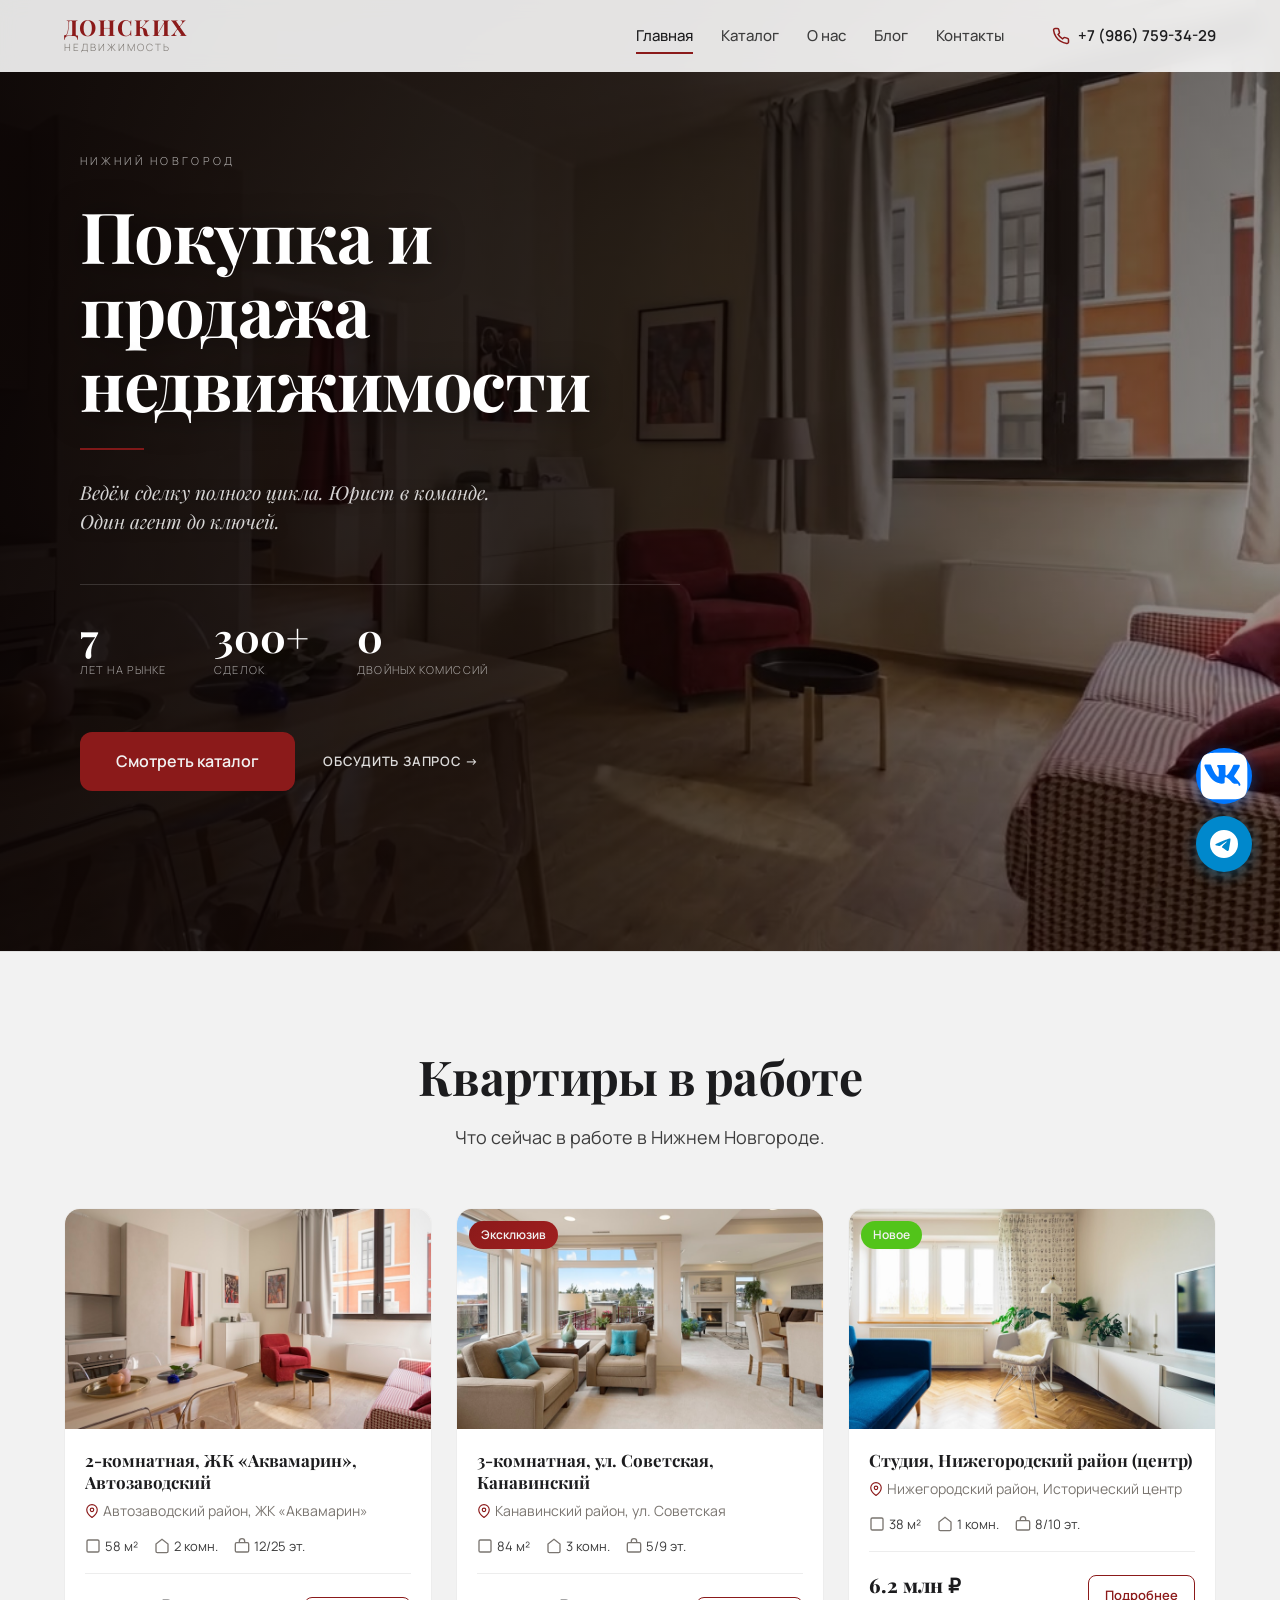
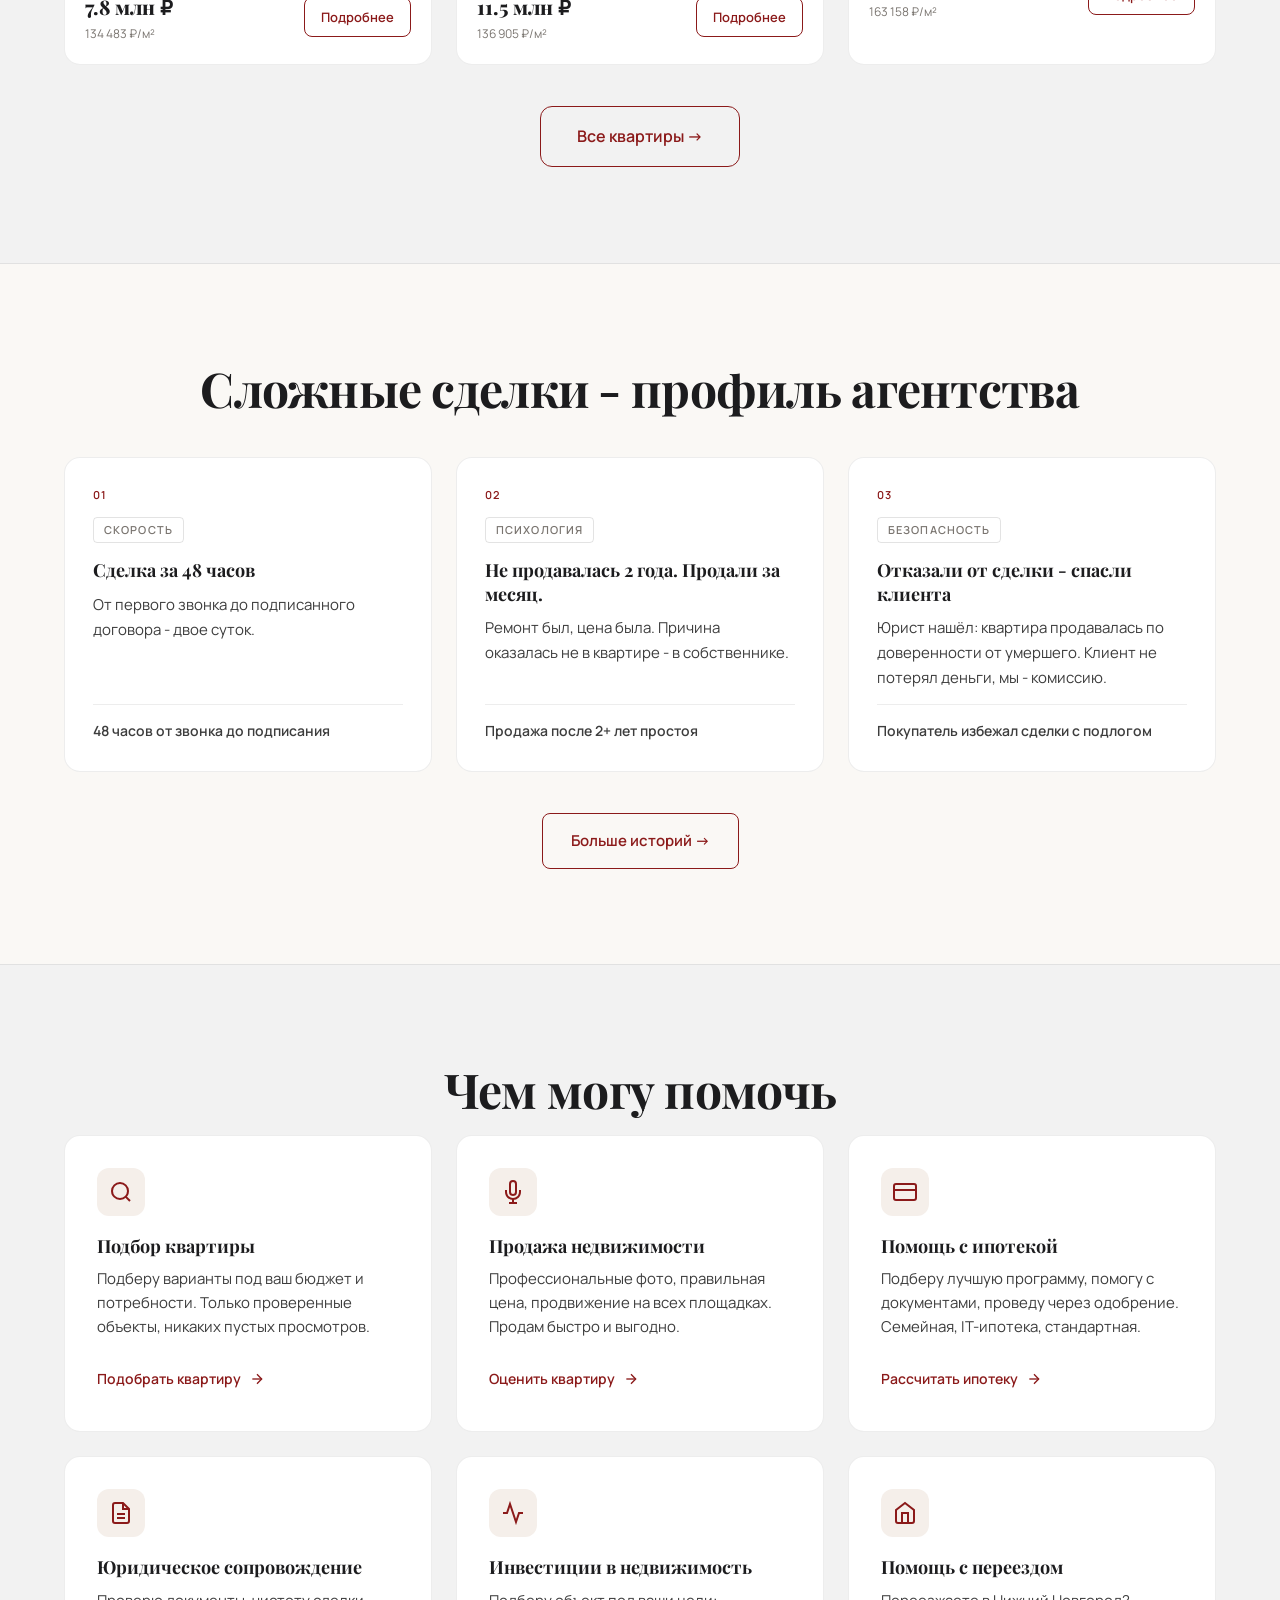
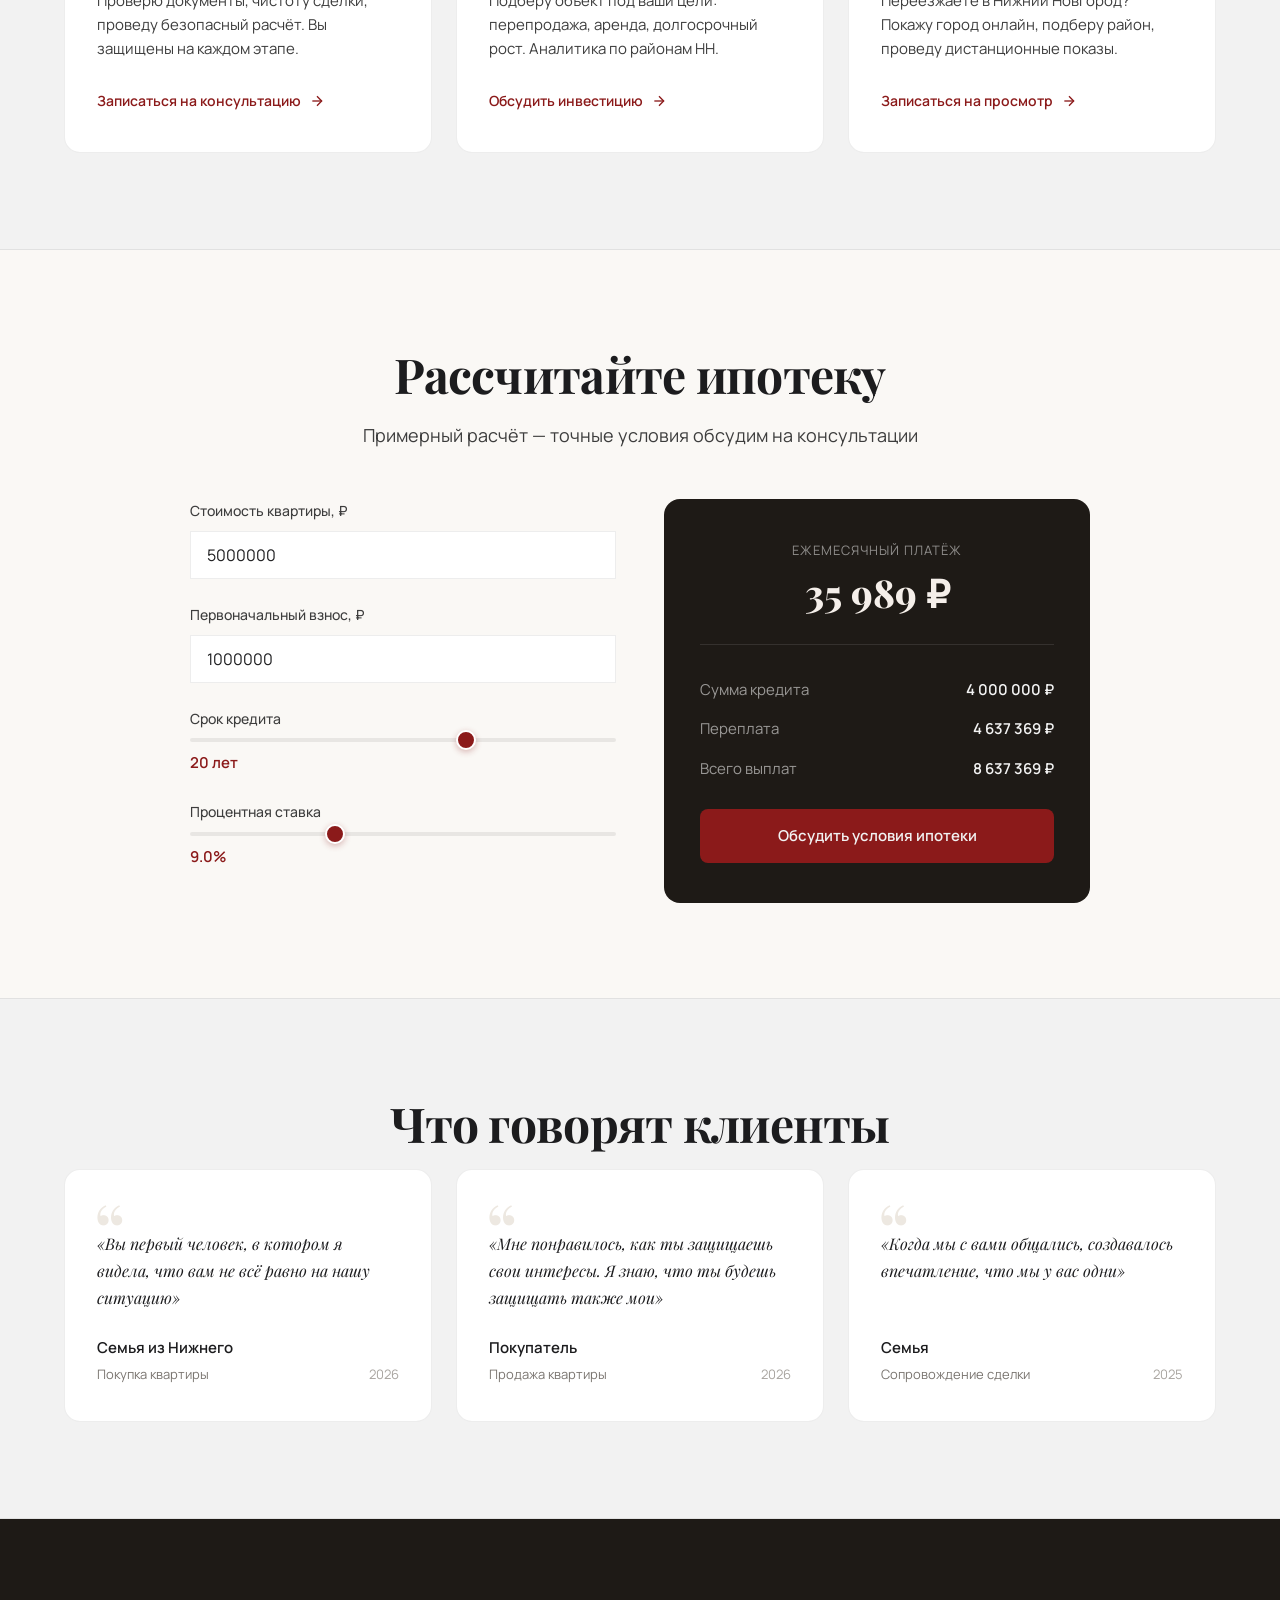
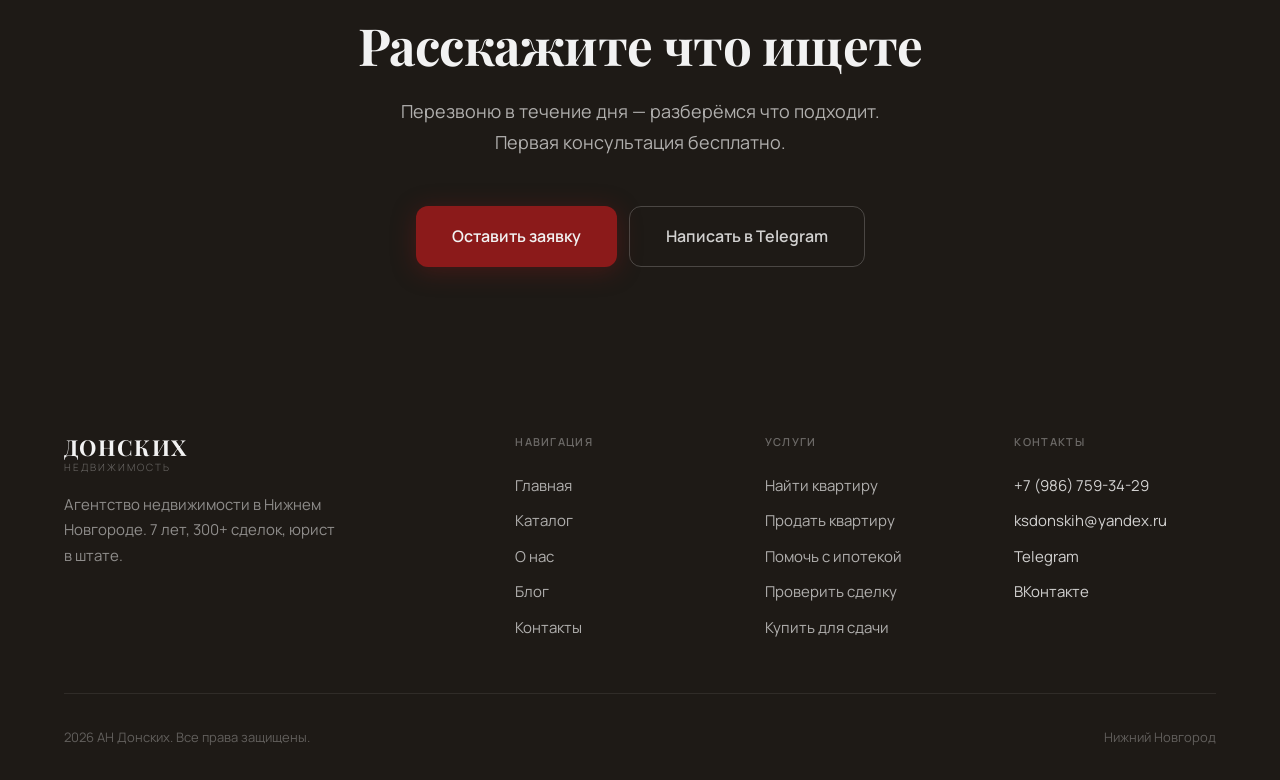
==== index.html @ 95f8059a "countUp animation, mortgage calculator, team photos, favicon fix dy=.35em" ====
<!DOCTYPE html>
<html lang="ru">
<head>
  <meta charset="UTF-8">
  <meta name="viewport" content="width=device-width, initial-scale=1.0">
  <title>АН Донских | Покупка и продажа квартиры в Нижнем Новгороде - один агент от звонка до ключей</title>
  <meta name="description" content="АН Донских - покупка и продажа квартиры в Нижнем Новгороде с одним агентом от звонка до ключей. Юрист в команде, прозрачная комиссия, оценка за 24 часа.">
  <meta name="keywords" content="недвижимость Нижний Новгород, купить квартиру НН, агентство недвижимости, риелтор Нижний Новгород, ипотека, Донских, семейная ипотека НН">
  <link rel="canonical" href="https://donskikh-realty.ru/">

  <!-- Favicon -->
  <link rel="icon" href="data:image/svg+xml,<svg xmlns='http://www.w3.org/2000/svg' viewBox='0 0 100 100'><rect width='100' height='100' rx='16' fill='%238B1A1A'/><text x='50' y='50' dy='.35em' font-size='64' font-family='Georgia,serif' fill='white' text-anchor='middle'>Д</text></svg>">

  <!-- Open Graph -->
  <meta property="og:type" content="website">
  <meta property="og:title" content="АН Донских - покупка и продажа квартиры в Нижнем Новгороде">
  <meta property="og:description" content="Один агент от звонка до ключей. Юрист в команде. Без двойных комиссий. 7 лет, 300+ сделок.">
  <meta property="og:url" content="https://donskikh-realty.ru/">
  <meta property="og:locale" content="ru_RU">
  <meta property="og:image" content="https://katrinfelix.github.io/donskikh-realty/images/hero-poster.jpg">
  <meta property="og:image:width" content="1280">
  <meta property="og:image:height" content="720">

  <!-- Fonts -->
  <link rel="preconnect" href="https://fonts.googleapis.com">
  <link rel="preconnect" href="https://fonts.gstatic.com" crossorigin>
  <link href="https://fonts.googleapis.com/css2?family=Playfair+Display:ital,wght@0,700;0,800;1,400&family=Manrope:wght@300;400;500;600&display=swap" rel="stylesheet">

  <link rel="stylesheet" href="style.css">

  <!-- Schema.org -->
  <script type="application/ld+json">
  {
    "@context": "https://schema.org",
    "@type": "LocalBusiness",
    "name": "АН Донских",
    "description": "Агентство недвижимости в Нижнем Новгороде. Покупка и продажа квартиры с одним агентом от звонка до ключей. 7 лет опыта, 300+ сделок. Юрист в команде.",
    "url": "https://donskikh-realty.ru",
    "telephone": "+79867593429",
    "email": "ksdonskih@yandex.ru",
    "address": {
      "@type": "PostalAddress",
      "addressLocality": "Нижний Новгород",
      "addressRegion": "Нижегородская область",
      "addressCountry": "RU"
    },
    "geo": {
      "@type": "GeoCoordinates",
      "latitude": "56.3287",
      "longitude": "44.0020"
    },
    "priceRange": "$$",
    "aggregateRating": {
      "@type": "AggregateRating",
      "ratingValue": "5.0",
      "reviewCount": "47"
    }
  }
  </script>

  <style>
    /* --- Кейсы - 3 карточки равный grid --- */
    .cases-grid-3 {
      display: grid;
      grid-template-columns: repeat(3, 1fr);
      gap: 24px;
      margin-top: 40px;
    }

    /* равная высота карточек — результат всегда внизу */
    .cases-grid-3 .case-card {
      display: flex;
      flex-direction: column;
    }
    .cases-grid-3 .case-card .case-result {
      margin-top: auto;
    }
    /* плашки одинаковой ширины */
    .cases-grid-3 .case-badge {
      display: block;
      width: fit-content;
    }

    /* --- Номер кейса - маленький inline --- */
    .case-num-inline {
      font-family: var(--font);
      font-size: 0.6875rem;
      font-weight: 600;
      letter-spacing: 0.1em;
      text-transform: uppercase;
      color: var(--primary);
      margin-bottom: 12px;
      display: block;
    }

    @media (max-width: 1024px) {
      .cases-grid-3 { grid-template-columns: 1fr; }
    }

    @media (max-width: 768px) {
      .cases-grid-3 { grid-template-columns: 1fr; }
    }
  </style>
</head>
<body>

  <!-- 1. Header -->
  <header class="header">
    <div class="container">
      <a href="index.html" class="logo">
        <span class="logo-wordmark">ДОНСКИХ</span>
        <span class="logo-sub">Недвижимость</span>
      </a>
      <nav class="nav">
        <a href="index.html" class="active">Главная</a>
        <a href="catalog.html">Каталог</a>
        <a href="about.html">О нас</a>
        <a href="blog.html">Блог</a>
        <a href="contact.html">Контакты</a>
      </nav>
      <a href="tel:+79867593429" class="header-phone">
        <svg viewBox="0 0 24 24" fill="none" stroke="currentColor" stroke-width="2"><path d="M22 16.92v3a2 2 0 01-2.18 2 19.79 19.79 0 01-8.63-3.07 19.5 19.5 0 01-6-6 19.79 19.79 0 01-3.07-8.67A2 2 0 014.11 2h3a2 2 0 012 1.72c.127.96.361 1.903.7 2.81a2 2 0 01-.45 2.11L8.09 9.91a16 16 0 006 6l1.27-1.27a2 2 0 012.11-.45c.907.339 1.85.573 2.81.7A2 2 0 0122 16.92z"/></svg>
        +7&nbsp;(986)&nbsp;759-34-29
      </a>
      <button class="burger" aria-label="Меню">
        <span></span><span></span><span></span>
      </button>
    </div>
  </header>

  <!-- Mobile Menu -->
  <div class="mobile-menu">
    <a href="index.html">Главная</a>
    <a href="catalog.html">Каталог</a>
    <a href="about.html">О нас</a>
    <a href="blog.html">Блог</a>
    <a href="contact.html">Контакты</a>
    <a href="tel:+79867593429" style="color: var(--primary);">+7 (986) 759-34-29</a>
    <a href="contact.html" class="btn btn-primary">Оставить заявку</a>
  </div>

  <!-- 2. Hero — fullscreen video -->
  <section class="hero-bb hero-fullscreen">
    <img src="images/hero-poster.jpg" class="hero-fs-poster" alt="">
    <video class="hero-fs-video" id="heroVideo" autoplay muted loop playsinline preload="auto" style="opacity:0;transition:opacity 1.5s ease">
      <source src="images/hero-video.mp4" type="video/mp4">
    </video>
    <script>
      (function(){
        var v = document.getElementById('heroVideo');
        v.addEventListener('canplay', function(){ setTimeout(function(){ v.style.opacity = 1; }, 300); }, {once:true});
      })();
    </script>
    <div class="hero-fs-overlay"></div>
    <div class="hero-fs-content reveal">
      <div class="hero-bb-label hero-fs-label">НИЖНИЙ НОВГОРОД</div>
      <h1 class="hero-bb-name hero-fs-name">Покупка и продажа<br>недвижимости</h1>
      <div class="hero-bb-divider hero-fs-divider"></div>
      <p class="hero-bb-tagline hero-fs-tagline">Ведём сделку полного цикла. Юрист в команде.<br>Один агент до ключей.</p>

      <div class="hero-bb-stats hero-fs-stats">
        <div class="hero-bb-stat">
          <span class="stat-num hero-fs-stat-num" data-count="7" data-suffix="">7</span>
          <span class="stat-label hero-fs-stat-label">лет на рынке</span>
        </div>
        <div class="hero-bb-stat">
          <span class="stat-num hero-fs-stat-num" data-count="300" data-suffix="+">300+</span>
          <span class="stat-label hero-fs-stat-label">сделок</span>
        </div>
        <div class="hero-bb-stat">
          <span class="stat-num hero-fs-stat-num" data-count="0" data-suffix="">0</span>
          <span class="stat-label hero-fs-stat-label">двойных комиссий</span>
        </div>
      </div>

      <div class="hero-bb-ctas">
        <a href="catalog.html" class="btn btn-primary btn-lg">Смотреть каталог</a>
        <a href="contact.html" class="hero-bb-cta-secondary hero-fs-cta-secondary">Обсудить запрос →</a>
      </div>
    </div>
  </section>

  <!-- 3. Каталог - 3 объекта -->
  <section id="properties" class="section-white">
    <div class="container">
      <h2 class="section-title reveal">Квартиры в работе</h2>
      <p class="section-subtitle reveal">Что сейчас в работе в Нижнем Новгороде.</p>

      <div class="properties-grid" id="featured-grid"></div>
      <div style="text-align: center; margin-top: 40px;" class="reveal">
        <a href="catalog.html" class="btn btn-outline-gold btn-lg">Все квартиры →</a>
      </div>
    </div>
  </section>

  <!-- 5. Кейсы - 3 истории -->
  <section class="section-light">
    <div class="container">
      <h2 class="section-title reveal">Сложные сделки - профиль агентства</h2>

      <div class="cases-grid-3">
        <div class="case-card reveal stagger-1">
          <span class="case-num-inline">01</span>
          <div class="case-badge">Скорость</div>
          <h3>Сделка за 48 часов</h3>
          <p>От первого звонка до подписанного договора - двое суток.</p>
          <div class="case-result">48 часов от звонка до подписания</div>
        </div>

        <div class="case-card reveal stagger-2">
          <span class="case-num-inline">02</span>
          <div class="case-badge">Психология</div>
          <h3>Не продавалась 2 года. Продали за месяц.</h3>
          <p>Ремонт был, цена была. Причина оказалась не в квартире - в собственнике.</p>
          <div class="case-result">Продажа после 2+ лет простоя</div>
        </div>

        <div class="case-card reveal stagger-3">
          <span class="case-num-inline">03</span>
          <div class="case-badge">Безопасность</div>
          <h3>Отказали от сделки - спасли клиента</h3>
          <p>Юрист нашёл: квартира продавалась по доверенности от умершего. Клиент не потерял деньги, мы - комиссию.</p>
          <div class="case-result">Покупатель избежал сделки с подлогом</div>
        </div>
      </div>

      <div style="text-align: center; margin-top: 40px;" class="reveal">
        <a href="about.html" class="btn btn-outline-gold">Больше историй →</a>
      </div>
    </div>
  </section>

  <!-- 6. Услуги -->
  <section class="section-white">
    <div class="container">
      <h2 class="section-title reveal">Чем могу помочь</h2>
      <div class="services-grid" id="services-grid"></div>
    </div>
  </section>

  <!-- Ипотечный калькулятор -->
  <section class="section-light">
    <div class="container">
      <h2 class="section-title reveal">Рассчитайте ипотеку</h2>
      <p class="section-subtitle reveal" style="text-align:center;color:var(--text-secondary);margin-bottom:0;">Примерный расчёт — точные условия обсудим на консультации</p>
      <div class="calculator-wrap">
        <div class="calc-inputs reveal">
          <label>Стоимость квартиры, ₽
            <input type="number" id="calc-price" value="5000000" min="100000" step="100000">
          </label>
          <label>Первоначальный взнос, ₽
            <input type="number" id="calc-down" value="1000000" min="0" step="100000">
          </label>
          <label>Срок кредита
            <input type="range" id="calc-term" min="1" max="30" value="20" class="calc-range">
            <span class="calc-range-val" id="calc-term-val">20 лет</span>
          </label>
          <label>Процентная ставка
            <input type="range" id="calc-rate" min="1" max="25" value="9" step="0.1" class="calc-range">
            <span class="calc-range-val" id="calc-rate-val">9.0%</span>
          </label>
        </div>
        <div class="calc-result reveal stagger-2">
          <div class="calc-payment">
            <div class="calc-payment-label">Ежемесячный платёж</div>
            <div class="calc-payment-value" id="calc-payment">—</div>
          </div>
          <div class="calc-breakdown">
            <div class="calc-row"><span>Сумма кредита</span><span id="calc-loan">—</span></div>
            <div class="calc-row"><span>Переплата</span><span id="calc-overpay">—</span></div>
            <div class="calc-row"><span>Всего выплат</span><span id="calc-total">—</span></div>
          </div>
          <a href="contact.html" class="btn btn-primary" style="display:block;text-align:center;margin-top:28px;">Обсудить условия ипотеки</a>
        </div>
      </div>
    </div>
  </section>

  <!-- 7. Отзывы -->
  <section class="section-white">
    <div class="container">
      <h2 class="section-title reveal">Что говорят клиенты</h2>
      <div class="reviews-grid" id="reviews-grid">
        <div class="review-card reveal stagger-1">
          <p class="review-text">«Вы первый человек, в котором я видела, что вам не всё равно на нашу ситуацию»</p>
          <div class="review-author">
            <div>
              <div class="review-name">Клиент АН Донских</div>
              <div class="review-type">Покупка квартиры</div>
            </div>
          </div>
        </div>
        <div class="review-card reveal stagger-2">
          <p class="review-text">«Мне понравилось, как ты защищаешь свои интересы. Я знаю, что ты будешь защищать также мои»</p>
          <div class="review-author">
            <div>
              <div class="review-name">Клиент АН Донских</div>
              <div class="review-type">Продажа квартиры</div>
            </div>
          </div>
        </div>
        <div class="review-card reveal stagger-3">
          <p class="review-text">«Когда мы с вами общались, создавалось впечатление, что мы у вас одни»</p>
          <div class="review-author">
            <div>
              <div class="review-name">Клиент АН Донских</div>
              <div class="review-type">Сопровождение сделки</div>
            </div>
          </div>
        </div>
      </div>
    </div>
  </section>

  <!-- 7. CTA финальный -->
  <section class="cta-section">
    <div class="container">
      <h2 class="reveal">Расскажите что ищете</h2>
      <p class="reveal">Перезвоню в течение дня — разберёмся что подходит. Первая консультация бесплатно.</p>
      <div class="cta-buttons reveal">
        <a href="contact.html" class="btn btn-primary btn-lg">Оставить заявку</a>
        <a href="https://t.me/XSENIA_DONSKIH" target="_blank" class="btn btn-secondary btn-lg">Написать в Telegram</a>
      </div>
    </div>
  </section>

  <!-- Footer -->
  <footer class="footer">
    <div class="container">
      <div class="footer-grid">
        <div class="footer-brand">
          <a href="index.html" class="logo">
            <span class="logo-wordmark">ДОНСКИХ</span>
            <span class="logo-sub">Недвижимость</span>
          </a>
          <p>Агентство недвижимости в Нижнем Новгороде. 7 лет, 300+ сделок, юрист в штате.</p>
        </div>
        <div class="footer-col">
          <h4>Навигация</h4>
          <a href="index.html">Главная</a>
          <a href="catalog.html">Каталог</a>
          <a href="about.html">О нас</a>
          <a href="blog.html">Блог</a>
          <a href="contact.html">Контакты</a>
        </div>
        <div class="footer-col">
          <h4>Услуги</h4>
          <a href="contact.html">Найти квартиру</a>
          <a href="contact.html">Продать квартиру</a>
          <a href="contact.html">Помочь с ипотекой</a>
          <a href="contact.html">Проверить сделку</a>
          <a href="contact.html">Купить для сдачи</a>
        </div>
        <div class="footer-col">
          <h4>Контакты</h4>
          <a href="tel:+79867593429">+7 (986) 759-34-29</a>
          <a href="mailto:ksdonskih@yandex.ru">ksdonskih@yandex.ru</a>
          <a href="https://t.me/XSENIA_DONSKIH" target="_blank">Telegram</a>
          <a href="https://vk.com/club225062367" target="_blank">ВКонтакте</a>
        </div>
      </div>
      <div class="footer-bottom">
        <span>2026 АН Донских. Все права защищены.</span>
        <span>Нижний Новгород</span>
      </div>
    </div>
  </footer>

  <!-- Floating Buttons -->
  <div class="float-buttons">
    <a href="https://vk.com/club225062367" target="_blank" class="float-vkmax" aria-label="VK Max"><svg viewBox="0 0 24 24" fill="#fff"><path d="M15.07 2H8.93C3.33 2 2 3.33 2 8.93v6.14C2 20.67 3.33 22 8.93 22h6.14C20.67 22 22 20.67 22 15.07V8.93C22 3.33 20.67 2 15.07 2zm2.95 13.27h-1.67c-.63 0-.82-.5-1.95-1.63-1-.95-1.43-1.08-1.68-1.08-.34 0-.44.1-.44.58v1.48c0 .42-.13.67-1.22.67-1.8 0-3.8-1.09-5.2-3.13C4.04 9.55 3.6 7.9 3.6 7.55c0-.25.1-.48.58-.48h1.67c.43 0 .6.2.76.67.84 2.43 2.25 4.56 2.83 4.56.22 0 .32-.1.32-.65V9.4c-.07-1.17-.68-1.27-.68-1.69 0-.2.16-.4.43-.4h2.63c.36 0 .49.19.49.62v3.33c0 .36.16.49.27.49.22 0 .4-.13.8-.53 1.24-1.39 2.13-3.52 2.13-3.52.12-.25.32-.48.75-.48h1.67c.5 0 .61.26.5.62-.21.97-2.26 3.87-2.26 3.87-.18.29-.24.42 0 .74.17.24.74.74 1.12 1.19.7.79 1.23 1.46 1.38 1.92.13.46-.1.7-.56.7z"/></svg></a>
    <a href="https://t.me/XSENIA_DONSKIH" target="_blank" class="float-telegram" aria-label="Telegram"><svg viewBox="0 0 24 24"><path d="M11.944 0A12 12 0 0 0 0 12a12 12 0 0 0 12 12 12 12 0 0 0 12-12A12 12 0 0 0 12 0a12 12 0 0 0-.056 0zm4.962 7.224c.1-.002.321.023.465.14a.506.506 0 0 1 .171.325c.016.093.036.306.02.472-.18 1.898-.962 6.502-1.36 8.627-.168.9-.499 1.201-.82 1.23-.696.065-1.225-.46-1.9-.902-1.056-.693-1.653-1.124-2.678-1.8-1.185-.78-.417-1.21.258-1.91.177-.184 3.247-2.977 3.307-3.23.007-.032.014-.15-.056-.212s-.174-.041-.249-.024c-.106.024-1.793 1.14-5.061 3.345-.48.33-.913.49-1.302.48-.428-.008-1.252-.241-1.865-.44-.752-.245-1.349-.374-1.297-.789.027-.216.325-.437.893-.663 3.498-1.524 5.83-2.529 6.998-3.014 3.332-1.386 4.025-1.627 4.476-1.635z"/></svg></a>
  </div>

  <!-- Back to Top -->
  <button class="back-to-top" aria-label="Наверх" id="back-to-top">
    <svg viewBox="0 0 24 24" fill="none" stroke="currentColor" stroke-width="2"><polyline points="18 15 12 9 6 15"/></svg>
  </button>

  <!-- Mobile CTA Bar -->
  <div class="mobile-cta-bar" id="mobile-cta-bar">
    <a href="tel:+79867593429" class="btn btn-secondary">Позвонить</a>
    <a href="contact.html" class="btn btn-primary">Оставить заявку</a>
  </div>

  <script src="data.js"></script>
  <script src="script.js"></script>
</body>
</html>
---- style.css ----
/* ============================================================
   style.css — Донских Недвижимость
   Brand: бордо #8B1A1A, Playfair Display + Manrope
   ============================================================ */

/* ---------- CSS Custom Properties ---------- */
:root {
  /* === Брендовая палитра (из brand-book-preview.html — источник истины) === */
  --primary: #8B1A1A;          /* бордо — фон карточек, кнопки, цифры, акценты */
  --primary-hover: #A01F1F;
  --primary-light: #A01F1F;    /* alias для обратной совместимости */
  --primary-dark: #6B1414;
  --primary-bg: #F5EFEA;
  --primary-bg-hover: #EDE5DC;
  --accent: #C0392B;           /* красный — детали, разделители, emphasis */

  --bg: #F7F4F0;               /* ОСНОВНОЙ фон сайта (warm cream) */
  --bg-warm: #EDE8E1;          /* альт-секции */
  --white: #F2F2F2;            /* кремово-белый (не чисто-белый) */
  --bg-card: #FFFFFF;          /* карточки чисто белые */
  --bg-section-alt: #EDE8E1;   /* alt секции */
  --cream: #F2F2F2;            /* alias для обратной совместимости */

  --dark: #1C1C1E;             /* для тёмных акцентов / CTA section */
  --dark-warm: #1E1A16;
  --neutral: #3D3D3D;          /* тёмно-серый для вторичного фона */
  --muted: #7A7570;            /* muted text */

  --text: #1C1C1E;
  --text-secondary: #3D3D3D;
  --text-muted: #7A7570;
  --text-light: #A8A49F;

  --border: rgba(28,28,30,0.12);
  --border-light: rgba(28,28,30,0.08);
  --border-warm: rgba(28,28,30,0.1);
  --divider: rgba(28,28,30,0.1);

  /* Нейтральные утилиты — для совместимости с существующим кодом */
  --neutral-50: #FAF8F5;
  --neutral-100: #F5F0EB;
  --neutral-200: #EDE8E1;
  --neutral-300: #DDD5CC;
  --neutral-400: #B8B0A6;
  --neutral-500: #7A7570;
  --neutral-600: #3D3D3D;
  --neutral-700: #2C2C2C;
  --neutral-800: #1C1C1E;
  --neutral-900: #0D0D0D;

  --shadow-sm: 0 1px 3px rgba(0,0,0,0.05);
  --shadow-md: 0 4px 16px rgba(0,0,0,0.07);
  --shadow-lg: 0 8px 32px rgba(0,0,0,0.09);
  --shadow-xl: 0 16px 48px rgba(0,0,0,0.11);

  --radius-sm: 8px;
  --radius-md: 12px;
  --radius-lg: 16px;
  --radius-xl: 24px;

  --header-h: 72px;
  --container: 1200px;
  --transition: 0.3s cubic-bezier(0.4, 0, 0.2, 1);
  --transition-slow: 0.6s cubic-bezier(0.4, 0, 0.2, 1);

  --font-heading: 'Playfair Display', Georgia, serif;
  --font: 'Manrope', -apple-system, BlinkMacSystemFont, 'Segoe UI', sans-serif;

  /* === Ритм секций === */
  --section-padding-light: 96px 0;
  --section-padding-white: 96px 0;
  --section-padding-dark:  96px 0;
}

/* ---------- Reset & Base ---------- */
*, *::before, *::after { box-sizing: border-box; margin: 0; padding: 0; }

html {
  scroll-behavior: smooth;
  -webkit-font-smoothing: antialiased;
  -moz-osx-font-smoothing: grayscale;
}

body {
  font-family: var(--font);
  font-size: 16px;
  line-height: 1.7;
  color: var(--text);
  background: var(--bg);
  overflow-x: hidden;
  animation: fadeInUp 0.6s ease-out;
}

img { max-width: 100%; height: auto; display: block; }
a { text-decoration: none; color: inherit; transition: color var(--transition); }
ul, ol { list-style: none; }
button { cursor: pointer; border: none; background: none; font-family: inherit; }
input, select, textarea { font-family: inherit; font-size: inherit; }

.container {
  max-width: var(--container);
  margin: 0 auto;
  padding: 0 24px;
}

/* White-space control for prices */
.price, .price-value, [data-price] {
  white-space: nowrap;
}

/* ---------- Typography ---------- */
h1, h2, h3, h4, h5, h6 {
  font-family: var(--font-heading);
  line-height: 1.2;
  font-weight: 700;
  color: var(--text);
}

h1 { font-size: clamp(2.25rem, 5vw, 3.75rem); letter-spacing: -0.02em; }
h2 { font-size: clamp(2rem, 4vw, 3rem); letter-spacing: -0.015em; }
h3 { font-size: clamp(1.25rem, 2.5vw, 1.5rem); }

.section-title {
  font-family: var(--font-heading);
  text-align: center;
  margin-bottom: 16px;
}

.section-subtitle {
  font-family: var(--font);
  text-align: center;
  color: var(--text-secondary);
  font-size: 1.125rem;
  max-width: 600px;
  margin: 0 auto 56px;
  line-height: 1.7;
}

/* section-label — тонкая тёмно-серая подпись, не бордо */
.section-label {
  display: inline-block;
  font-family: var(--font);
  font-size: 0.6875rem;
  font-weight: 600;
  letter-spacing: 0.12em;
  text-transform: uppercase;
  color: var(--neutral-500);
  margin-bottom: 24px;     /* больше воздуха между label и h2 */
}

/* section-label на тёмном фоне */
.section-dark .section-label,
.numbers-section .section-label,
.cta-section .section-label {
  color: rgba(255,255,255,0.45);
}

/* ---------- Logo ---------- */
.logo {
  display: flex;
  flex-direction: column;
  align-items: flex-start;
  gap: 0;
  text-decoration: none;
  flex-shrink: 0;
}

.logo-wordmark {
  font-family: var(--font-heading);
  font-weight: 700;
  font-size: 22px;
  letter-spacing: 0.06em;
  color: var(--primary);
  line-height: 1.1;
}

.logo-sub {
  font-family: var(--font);
  font-weight: 300;
  font-size: 10px;
  letter-spacing: 0.2em;
  color: var(--text-muted);
  text-transform: uppercase;
  display: block;
}

/* ---------- Scroll Animation Classes ---------- */
.reveal {
  opacity: 0;
  transform: translateY(40px);
  transition: opacity 0.8s cubic-bezier(0.16, 1, 0.3, 1),
              transform 0.8s cubic-bezier(0.16, 1, 0.3, 1);
  will-change: opacity, transform;
}

.reveal.visible {
  opacity: 1;
  transform: translateY(0);
}

.reveal-left {
  opacity: 0;
  transform: translateX(-40px);
  transition: opacity 0.8s cubic-bezier(0.16, 1, 0.3, 1),
              transform 0.8s cubic-bezier(0.16, 1, 0.3, 1);
  will-change: opacity, transform;
}

.reveal-left.visible {
  opacity: 1;
  transform: translateX(0);
}

.reveal-right {
  opacity: 0;
  transform: translateX(40px);
  transition: opacity 0.8s cubic-bezier(0.16, 1, 0.3, 1),
              transform 0.8s cubic-bezier(0.16, 1, 0.3, 1);
  will-change: opacity, transform;
}

.reveal-right.visible {
  opacity: 1;
  transform: translateX(0);
}

.reveal-scale {
  opacity: 0;
  transform: scale(0.95);
  transition: opacity 0.8s cubic-bezier(0.16, 1, 0.3, 1),
              transform 0.8s cubic-bezier(0.16, 1, 0.3, 1);
  will-change: opacity, transform;
}

.reveal-scale.visible {
  opacity: 1;
  transform: scale(1);
}

/* Stagger delays for cards */
.stagger-1 { transition-delay: 0.05s; }
.stagger-2 { transition-delay: 0.1s; }
.stagger-3 { transition-delay: 0.15s; }
.stagger-4 { transition-delay: 0.2s; }
.stagger-5 { transition-delay: 0.25s; }
.stagger-6 { transition-delay: 0.3s; }

/* ---------- Buttons ---------- */
.btn {
  display: inline-flex;
  align-items: center;
  justify-content: center;
  gap: 8px;
  padding: 14px 28px;
  border-radius: var(--radius-sm);
  font-family: var(--font);
  font-weight: 600;
  font-size: 0.9375rem;
  transition: all var(--transition);
  white-space: nowrap;
}

.btn-primary {
  background: var(--primary);
  color: var(--white);
}
.btn-primary:hover {
  background: var(--primary-dark);
  transform: translateY(-1px);
  box-shadow: 0 4px 12px rgba(139,26,26,0.3);
}

.btn-secondary {
  background: var(--white);
  color: var(--text);
  border: 1.5px solid var(--border);
}
.btn-secondary:hover {
  border-color: var(--primary);
  color: var(--primary);
  transform: translateY(-1px);
}

.btn-outline-gold {
  background: transparent;
  color: var(--primary);
  border: 1.5px solid var(--primary);
}
.btn-outline-gold:hover {
  background: var(--primary);
  color: var(--white);
  transform: translateY(-1px);
}

.btn-ghost {
  background: transparent;
  color: var(--text-secondary);
  padding: 10px 16px;
}
.btn-ghost:hover {
  color: var(--primary);
}

.btn-lg {
  padding: 16px 36px;
  font-size: 1rem;
  border-radius: var(--radius-md);
}

.btn svg {
  width: 18px;
  height: 18px;
}

/* ---------- Header ---------- */
.header {
  position: fixed;
  top: 0;
  left: 0;
  right: 0;
  z-index: 1000;
  height: var(--header-h);
  background: rgba(255,255,255,0.88);
  backdrop-filter: blur(10px);
  -webkit-backdrop-filter: blur(10px);
  border-bottom: 1px solid transparent;
  transition: box-shadow 200ms ease, padding 200ms ease, background 200ms ease;
}

.header.scrolled {
  background: rgba(255,255,255,0.97);
  border-bottom-color: var(--border-light);
  box-shadow: 0 1px 3px rgba(0,0,0,0.05);
}

.header > .container {
  display: flex;
  align-items: center;
  height: 100%;
  gap: 32px;
}

.nav {
  display: flex;
  gap: 28px;
  margin-left: auto;
}

.nav a {
  font-family: var(--font);
  font-size: 0.9375rem;
  font-weight: 500;
  color: var(--text-secondary);
  position: relative;
  padding: 4px 0;
}

.nav a::after {
  content: '';
  position: absolute;
  bottom: -2px;
  left: 0;
  width: 0;
  height: 2px;
  background: var(--primary);
  transition: width var(--transition);
}

.nav a:hover,
.nav a.active {
  color: var(--text);
}

.nav a:hover::after,
.nav a.active::after {
  width: 100%;
}

.header-phone {
  display: flex;
  align-items: center;
  gap: 8px;
  font-family: var(--font);
  font-weight: 600;
  font-size: 0.9375rem;
  color: var(--text);
  white-space: nowrap;
  margin-left: 16px;
}

.header-phone svg {
  width: 18px;
  height: 18px;
  color: var(--primary);
}

.header-phone:hover {
  color: var(--primary);
}

/* Burger */
.burger {
  display: none;
  flex-direction: column;
  gap: 5px;
  width: 28px;
  padding: 4px 0;
  margin-left: auto;
}

.burger span {
  display: block;
  height: 2px;
  background: var(--text);
  border-radius: 2px;
  transition: all var(--transition);
}

.burger.active span:nth-child(1) { transform: rotate(45deg) translate(5px, 5px); }
.burger.active span:nth-child(2) { opacity: 0; }
.burger.active span:nth-child(3) { transform: rotate(-45deg) translate(5px, -5px); }

/* Mobile Menu */
.mobile-menu {
  position: fixed;
  top: var(--header-h);
  left: 0;
  right: 0;
  bottom: 0;
  background: var(--white);
  z-index: 999;
  padding: 32px 24px;
  display: flex;
  flex-direction: column;
  gap: 24px;
  opacity: 0;
  visibility: hidden;
  transform: translateY(-20px);
  transition: opacity 0.4s cubic-bezier(0.4, 0, 0.2, 1),
              transform 0.4s cubic-bezier(0.4, 0, 0.2, 1),
              visibility 0.4s;
  pointer-events: none;
  overflow-y: auto;
}

.mobile-menu.open {
  opacity: 1;
  visibility: visible;
  transform: translateY(0);
  pointer-events: all;
}

.mobile-menu a {
  font-family: var(--font);
  font-size: 1.25rem;
  font-weight: 600;
  color: var(--text);
  padding: 8px 0;
  border-bottom: 1px solid var(--border-light);
  transform: translateX(-20px);
  opacity: 0;
  transition: transform 0.3s ease, opacity 0.3s ease, color 0.2s ease;
}

.mobile-menu.open a {
  transform: translateX(0);
  opacity: 1;
}

.mobile-menu.open a:nth-child(1) { transition-delay: 0.05s; }
.mobile-menu.open a:nth-child(2) { transition-delay: 0.1s; }
.mobile-menu.open a:nth-child(3) { transition-delay: 0.15s; }
.mobile-menu.open a:nth-child(4) { transition-delay: 0.2s; }
.mobile-menu.open a:nth-child(5) { transition-delay: 0.25s; }
.mobile-menu.open a:nth-child(6) { transition-delay: 0.3s; }
.mobile-menu.open a:nth-child(7) { transition-delay: 0.35s; }

.mobile-menu a:hover {
  color: var(--primary);
}

.mobile-menu .btn {
  margin-top: 16px;
}

/* ---------- Hero ---------- */
.hero {
  position: relative;
  display: flex;
  align-items: center;
  padding-top: var(--header-h);
  background: linear-gradient(180deg, var(--cream) 0%, var(--white) 100%);
}

.hero-content {
  /* no will-change — статичный блок */
}

/* Hero badge — тонкая нейтральная подпись, не pill */
.hero-badge {
  display: inline-flex;
  align-items: center;
  gap: 8px;
  font-family: var(--font);
  font-size: 0.6875rem;
  font-weight: 600;
  letter-spacing: 0.12em;
  text-transform: uppercase;
  color: var(--neutral-500);
  margin-bottom: 20px;
  /* убрана pill-форма, убрано бордо */
}

.hero-badge::before {
  content: '';
  display: inline-block;
  width: 24px;
  height: 1px;
  background: var(--neutral-400);
  /* горизонтальная линия вместо бордо-точки */
}

.hero h1 {
  font-family: var(--font-heading);
  font-size: clamp(2rem, 4.5vw, 3.2rem);
  font-weight: 800;
  line-height: 1.15;
  margin-bottom: 20px;
  letter-spacing: -0.02em;
}

.hero-text {
  font-family: var(--font);
  font-size: 1.125rem;
  color: var(--text-secondary);
  line-height: 1.7;
  margin-bottom: 0;
  max-width: 580px;
  margin: 0 auto 8px;
}

/* hero-image, hero-blob: удалены (фото Ксении убрано из hero) */

/* ---------- Search Bar ---------- */
.search-section {
  padding: 0;
  margin-top: -40px;
  position: relative;
  z-index: 10;
}

.search-bar {
  background: var(--white);
  border-radius: var(--radius-lg);
  box-shadow: var(--shadow-lg);
  padding: 20px 24px;
  display: flex;
  gap: 12px;
  align-items: end;
  border: 1px solid var(--border-light);
}

.search-field {
  flex: 1;
  display: flex;
  flex-direction: column;
  gap: 6px;
  min-width: 0;
}

.search-field label {
  font-family: var(--font);
  font-size: 0.75rem;
  font-weight: 600;
  color: var(--text-muted);
  text-transform: uppercase;
  letter-spacing: 0.05em;
}

.search-field input,
.search-field select {
  height: 44px;
  padding: 0 12px;
  border: 1.5px solid var(--border);
  border-radius: var(--radius-sm);
  background: var(--bg);
  color: var(--text);
  font-size: 0.9375rem;
  transition: border-color var(--transition);
  width: 100%;
}

.search-field input:focus,
.search-field select:focus {
  outline: none;
  border-color: var(--primary);
}

.search-bar .btn {
  height: 44px;
  flex-shrink: 0;
}

/* ---------- Sections — ритм ---------- */
section {
  padding: 96px 0;
}

/* LIGHT — нейтральный очень светлый (#FAFAF8), стандартный padding */
.section-light {
  background: var(--neutral-50);
  padding: var(--section-padding-light);
}

/* WHITE — чисто белый, чуть меньший padding, разделён border */
.section-white {
  background: var(--white);
  padding: var(--section-padding-white);
  border-top: 1px solid var(--border-light);
  border-bottom: 1px solid var(--border-light);
}

/* DARK — тёмный графит, большой padding, светлый текст */
.section-dark {
  background: var(--dark-warm);
  padding: var(--section-padding-dark);
  color: var(--white);
}

.section-dark h2,
.section-dark h3,
.section-dark .section-title {
  color: var(--white);
}

.section-dark p,
.section-dark .section-subtitle {
  color: rgba(255,255,255,0.72);
}

/* Совместимость — старый .section-alt теперь = light */
.section-alt {
  background: var(--neutral-100);
  border-top: 1px solid var(--border-light);
  border-bottom: 1px solid var(--border-light);
}

.section-cream {
  background: var(--cream);
}

/* ---------- Principle cards — минимализм, без тени ---------- */
/* Переопределяем inline-стили из index.html через более специфичный блок */
.principle-card-override {
  /* placeholder — principle-card правится в <style> в HTML */
}

/* ---------- Stats ---------- */
.stats {
  padding: 80px 0;
  background: var(--dark);
  color: var(--white);
}

.stats-grid {
  display: grid;
  grid-template-columns: repeat(4, 1fr);
  gap: 32px;
  text-align: center;
}

.stat-item {
  padding: 24px;
  position: relative;
}

.stat-number {
  font-family: var(--font-heading);
  font-size: clamp(2rem, 4vw, 3rem);
  font-weight: 800;
  color: var(--primary-light);
  line-height: 1;
  margin-bottom: 8px;
}

.stat-label {
  font-family: var(--font);
  font-size: 0.9375rem;
  color: rgba(255,255,255,0.7);
}

.stat-item::after {
  content: '';
  position: absolute;
  bottom: 0;
  left: 50%;
  transform: translateX(-50%);
  width: 0;
  height: 2px;
  background: var(--primary);
  transition: width 0.5s ease;
}

.stat-item:hover::after {
  width: 60%;
}

/* ---------- For Whom Section ---------- */
.for-whom-grid {
  display: grid;
  grid-template-columns: repeat(3, 1fr);
  gap: 24px;
}

.for-whom-card {
  padding: 36px 28px;
  background: var(--bg-card);
  border-radius: var(--radius-lg);
  border: 1px solid var(--border-light);
  transition: all var(--transition);
  position: relative;
  overflow: hidden;
}

.for-whom-card::before {
  content: '';
  position: absolute;
  top: 0;
  left: 0;
  right: 0;
  height: 3px;
  background: var(--primary);
  transform: scaleX(0);
  transition: transform var(--transition);
}

.for-whom-card:hover {
  transform: translateY(-4px);
  box-shadow: var(--shadow-lg);
}

.for-whom-card:hover::before {
  transform: scaleX(1);
}

.for-whom-icon {
  width: 52px;
  height: 52px;
  border-radius: var(--radius-md);
  background: var(--primary-bg);
  display: flex;
  align-items: center;
  justify-content: center;
  margin-bottom: 20px;
  font-size: 24px;
}

.for-whom-card h3 {
  font-family: var(--font-heading);
  font-size: 1.1875rem;
  margin-bottom: 10px;
}

.for-whom-card p {
  font-family: var(--font);
  color: var(--text-secondary);
  font-size: 0.9375rem;
  line-height: 1.6;
  margin-bottom: 20px;
}

.for-whom-card .btn {
  font-size: 0.875rem;
  padding: 10px 20px;
}

/* ---------- Process Steps ---------- */
.process-steps {
  display: flex;
  flex-direction: column;
  gap: 0;
  max-width: 800px;
  margin: 0 auto;
}

.process-step {
  display: grid;
  grid-template-columns: 60px 1fr;
  gap: 24px;
  padding: 28px 0;
  border-bottom: 1px solid var(--border-light);
  transition: all var(--transition);
}

.process-step:last-child {
  border-bottom: none;
}

.process-step:hover {
  transform: translateX(4px);
}

.step-number {
  width: 48px;
  height: 48px;
  border-radius: 50%;
  background: var(--neutral-100);
  border: 1.5px solid var(--border-light);
  display: flex;
  align-items: center;
  justify-content: center;
  font-family: var(--font-heading);
  font-weight: 800;
  font-size: 1rem;
  color: var(--neutral-600);   /* нейтральный, не бордо */
  flex-shrink: 0;
  transition: all var(--transition);
}

.process-step:hover .step-number {
  background: var(--neutral-800);
  border-color: var(--neutral-800);
  color: var(--white);          /* тёмный акцент при hover */
}

.step-content h3 {
  font-family: var(--font-heading);
  font-size: 1.125rem;
  margin-bottom: 6px;
}

.step-content p {
  font-family: var(--font);
  color: var(--text-secondary);
  font-size: 0.9375rem;
  line-height: 1.6;
}

/* ---------- Cases Section ---------- */
.cases-grid {
  display: grid;
  grid-template-columns: repeat(2, 1fr);
  gap: 24px;
}

.case-card {
  background: var(--bg-card);
  border-radius: var(--radius-lg);
  border: 1px solid var(--border-light);
  padding: 28px;
  transition: all var(--transition);
}

.case-card:hover {
  transform: translateY(-4px);
  box-shadow: var(--shadow-lg);
  border-color: var(--primary);
}

.case-badge {
  display: inline-block;
  padding: 3px 10px;
  background: transparent;
  color: var(--neutral-500);
  border: 1px solid var(--border);
  border-radius: 4px;
  font-family: var(--font);
  font-size: 0.6875rem;
  font-weight: 600;
  text-transform: uppercase;
  letter-spacing: 0.1em;
  margin-bottom: 16px;
}

.case-card h3 {
  font-family: var(--font-heading);
  font-size: 1.125rem;
  margin-bottom: 10px;
  line-height: 1.3;
}

.case-card p {
  font-family: var(--font);
  color: var(--text-secondary);
  font-size: 0.9375rem;
  line-height: 1.65;
  margin-bottom: 14px;
}

.case-result {
  font-family: var(--font);
  font-weight: 600;
  font-size: 0.875rem;
  color: var(--neutral-600);
  padding-top: 14px;
  border-top: 1px solid var(--border-light);
}

.case-card.case-wide {
  grid-column: span 2;
}

/* ---------- Property Cards ---------- */
.properties-grid {
  display: grid;
  grid-template-columns: repeat(3, 1fr);
  gap: 24px;
}

.property-card {
  background: var(--bg-card);
  border-radius: var(--radius-lg);
  overflow: hidden;
  border: 1px solid var(--border-light);
  transition: all var(--transition);
  cursor: pointer;
  position: relative;
}

.property-card:hover {
  transform: translateY(-4px);
  box-shadow: var(--shadow-lg);
  border-color: var(--border);
}

.property-card-image {
  position: relative;
  height: 220px;
  overflow: hidden;
  background: var(--neutral-100);
}

.property-card-image img {
  width: 100%;
  height: 100%;
  object-fit: cover;
  transition: transform 0.5s cubic-bezier(0.16, 1, 0.3, 1);
  position: relative;
  z-index: 1;
}

.property-card:hover .property-card-image img {
  transform: scale(1.05);
}

.property-badge {
  position: absolute;
  top: 12px;
  left: 12px;
  padding: 4px 12px;
  border-radius: 50px;
  font-family: var(--font);
  font-size: 0.75rem;
  font-weight: 600;
  background: var(--primary);
  color: var(--white);
  z-index: 2;
}

.property-card-body {
  padding: 20px;
}

.property-card-title {
  font-family: var(--font-heading);
  font-size: 1.0625rem;
  font-weight: 700;
  margin-bottom: 6px;
  line-height: 1.3;
  display: -webkit-box;
  -webkit-line-clamp: 2;
  -webkit-box-orient: vertical;
  overflow: hidden;
}

.property-card-address {
  font-family: var(--font);
  font-size: 0.875rem;
  color: var(--text-muted);
  margin-bottom: 12px;
  display: flex;
  align-items: center;
  gap: 4px;
}

.property-card-address svg {
  width: 14px;
  height: 14px;
  flex-shrink: 0;
  color: var(--primary);
}

.property-card-meta {
  display: flex;
  gap: 16px;
  margin-bottom: 16px;
  padding-bottom: 16px;
  border-bottom: 1px solid var(--border-light);
}

.property-meta-item {
  display: flex;
  align-items: center;
  gap: 4px;
  font-family: var(--font);
  font-size: 0.8125rem;
  color: var(--text-secondary);
}

.property-meta-item svg {
  width: 16px;
  height: 16px;
  color: var(--text-muted);
}

.property-card-footer {
  display: flex;
  align-items: center;
  justify-content: space-between;
}

.property-price {
  font-family: var(--font-heading);
  font-size: 1.25rem;
  font-weight: 800;
  color: var(--text);
  white-space: nowrap;
}

.property-price-per-m {
  font-family: var(--font);
  font-size: 0.75rem;
  color: var(--text-muted);
  white-space: nowrap;
}

.property-card-footer .btn {
  padding: 8px 16px;
  font-size: 0.8125rem;
}

/* ---------- About Section (homepage) ---------- */
.about-section-grid {
  display: grid;
  grid-template-columns: 1fr 1fr;
  gap: 64px;
  align-items: center;
}

.about-image-wrap {
  position: relative;
}

.about-image-wrap img {
  width: 100%;
  height: 500px;
  object-fit: cover;
  object-position: top;
  border-radius: var(--radius-xl);
}

.about-image-accent {
  position: absolute;
  bottom: -16px;
  right: -16px;
  width: 200px;
  height: 200px;
  background: var(--primary-bg);
  border-radius: var(--radius-xl);
  z-index: -1;
}

.about-content h2 {
  font-family: var(--font-heading);
  margin-bottom: 20px;
}

.about-content p {
  font-family: var(--font);
  color: var(--text-secondary);
  margin-bottom: 16px;
  line-height: 1.7;
}

.about-features {
  display: grid;
  grid-template-columns: 1fr 1fr;
  gap: 16px;
  margin-top: 32px;
  margin-bottom: 32px;
}

.about-feature {
  display: flex;
  align-items: center;
  gap: 10px;
  font-family: var(--font);
  font-size: 0.9375rem;
  font-weight: 500;
}

.about-feature .icon {
  width: 36px;
  height: 36px;
  border-radius: 8px;
  background: var(--primary-bg);
  display: flex;
  align-items: center;
  justify-content: center;
  flex-shrink: 0;
}

.about-feature .icon svg {
  width: 18px;
  height: 18px;
  color: var(--primary);
}

/* ---------- Expertise Tags ---------- */
.expertise-tags {
  display: flex;
  flex-wrap: wrap;
  gap: 10px;
  margin-top: 20px;
}

.expertise-tag {
  display: inline-flex;
  align-items: center;
  gap: 6px;
  padding: 8px 16px;
  background: var(--primary-bg);
  color: var(--primary-dark);
  border-radius: var(--radius-sm);
  font-family: var(--font);
  font-size: 0.875rem;
  font-weight: 500;
  border: 1px solid rgba(139,26,26,0.12);
}

/* ---------- Services ---------- */
.services-grid {
  display: grid;
  grid-template-columns: repeat(3, 1fr);
  gap: 24px;
}

.service-card {
  padding: 32px;
  border-radius: var(--radius-lg);
  border: 1px solid var(--border-light);
  background: var(--bg-card);
  transition: all var(--transition);
}

.service-card:hover {
  border-color: var(--primary);
  transform: translateY(-4px);
  box-shadow: var(--shadow-md);
}

.service-icon {
  width: 48px;
  height: 48px;
  border-radius: var(--radius-md);
  background: var(--primary-bg);
  display: flex;
  align-items: center;
  justify-content: center;
  margin-bottom: 20px;
  transition: background 0.3s ease;
}

.service-icon svg {
  width: 24px;
  height: 24px;
  color: var(--primary);
  transition: color 0.3s ease;
}

.service-card:hover .service-icon {
  background: var(--primary);
}

.service-card:hover .service-icon svg {
  color: var(--white);
}

.service-card h3 {
  font-family: var(--font-heading);
  margin-bottom: 10px;
  font-size: 1.125rem;
}

.service-card p {
  font-family: var(--font);
  color: var(--text-secondary);
  font-size: 0.9375rem;
  line-height: 1.6;
  margin-bottom: 20px;
}

.service-card .btn {
  padding: 8px 0;
  font-size: 0.875rem;
  color: var(--primary);
  font-weight: 600;
}

.service-card .btn:hover {
  color: var(--primary-dark);
}

.service-card .btn svg {
  width: 16px;
  height: 16px;
  transition: transform var(--transition);
}

.service-card:hover .btn svg {
  transform: translateX(4px);
}

/* ---------- Reviews ---------- */
.reviews-grid {
  display: grid;
  grid-template-columns: repeat(3, 1fr);
  gap: 24px;
}

.review-card {
  padding: 36px 32px;
  background: var(--bg-card);
  border-radius: var(--radius-lg);
  border: 1px solid var(--border-light);
  transition: border-color var(--transition);
  position: relative;
  display: flex;
  flex-direction: column;
}

.review-card:hover {
  border-color: var(--neutral-300);
  /* убрана тень — карточки тихие */
}

/* Крупная кавычка как единственный визуальный акцент */
.review-card::before {
  content: '\201C';
  font-family: var(--font-heading);
  font-size: 5rem;
  line-height: 1;
  color: var(--neutral-200);
  position: absolute;
  top: 20px;
  left: 28px;
  pointer-events: none;
  user-select: none;
}

.review-stars {
  display: flex;
  gap: 2px;
  margin-bottom: 20px;
}

.review-stars svg {
  width: 14px;
  height: 14px;
  color: var(--neutral-400);  /* звёзды нейтральные, не бордо */
  fill: var(--neutral-400);
}

.review-text {
  font-family: var(--font-heading);   /* Playfair для цитат */
  font-size: 1rem;
  font-style: italic;
  color: var(--text);
  line-height: 1.7;
  margin-bottom: 24px;
  padding-top: 24px;  /* место для кавычки */
}

.review-quote {
  font-family: var(--font-heading);
  font-size: 3rem;
  color: var(--neutral-200);
  line-height: 1;
  margin-bottom: -8px;
}

.review-author {
  display: flex;
  justify-content: space-between;
  align-items: end;
  margin-top: auto;
}

.review-name {
  font-family: var(--font);
  font-weight: 600;
  font-size: 0.9375rem;
}

.review-type {
  font-family: var(--font);
  font-size: 0.8125rem;
  color: var(--text-muted);
  margin-top: 2px;
}

.review-date {
  font-family: var(--font);
  font-size: 0.8125rem;
  color: var(--text-light);
}

/* ---------- Blog Cards ---------- */
.blog-grid {
  display: grid;
  grid-template-columns: repeat(2, 1fr);
  gap: 24px;
}

.blog-card {
  display: flex;
  gap: 20px;
  background: var(--bg-card);
  border-radius: var(--radius-lg);
  overflow: hidden;
  border: 1px solid var(--border-light);
  transition: all var(--transition);
}

.blog-card:hover {
  transform: translateY(-2px);
  box-shadow: var(--shadow-md);
}

.blog-card-image {
  width: 240px;
  min-height: 180px;
  flex-shrink: 0;
  overflow: hidden;
}

.blog-card-image img {
  width: 100%;
  height: 100%;
  object-fit: cover;
  transition: transform 0.5s ease;
}

.blog-card:hover .blog-card-image img {
  transform: scale(1.05);
}

.blog-card-body {
  padding: 20px 20px 20px 0;
  display: flex;
  flex-direction: column;
  justify-content: center;
}

.blog-card-category {
  display: inline-block;
  font-family: var(--font);
  font-size: 0.75rem;
  font-weight: 600;
  color: var(--primary);
  text-transform: uppercase;
  letter-spacing: 0.05em;
  margin-bottom: 8px;
}

.blog-card-title {
  font-family: var(--font-heading);
  font-size: 1.0625rem;
  font-weight: 700;
  line-height: 1.3;
  margin-bottom: 8px;
}

.blog-card-excerpt {
  font-family: var(--font);
  font-size: 0.875rem;
  color: var(--text-secondary);
  line-height: 1.6;
  display: -webkit-box;
  -webkit-line-clamp: 2;
  -webkit-box-orient: vertical;
  overflow: hidden;
  margin-bottom: 12px;
}

.blog-card-meta {
  display: flex;
  gap: 12px;
  font-family: var(--font);
  font-size: 0.8125rem;
  color: var(--text-muted);
}

/* Blog listing page - full width cards */
.blog-listing-grid {
  display: grid;
  grid-template-columns: 1fr;
  gap: 24px;
}

.blog-listing-card {
  display: grid;
  grid-template-columns: 320px 1fr;
  gap: 0;
  background: var(--bg-card);
  border-radius: var(--radius-lg);
  overflow: hidden;
  border: 1px solid var(--border-light);
  transition: all var(--transition);
}

.blog-listing-card:hover {
  transform: translateY(-2px);
  box-shadow: var(--shadow-md);
}

.blog-listing-card .blog-card-image {
  width: 100%;
  height: 100%;
  min-height: 240px;
}

.blog-listing-card .blog-card-body {
  padding: 32px;
}

.blog-listing-card .blog-card-title {
  font-size: 1.25rem;
}

.blog-listing-card .blog-card-excerpt {
  -webkit-line-clamp: 3;
  margin-bottom: 16px;
}

/* ---------- CTA Section — финальный аккорд, ТЁМНЫЙ ---------- */
.cta-section {
  padding: var(--section-padding-dark);
  background: var(--dark-warm);
  color: var(--white);
  text-align: center;
  /* убран gradient с бордо-оттенком — чистый тёмный */
}

.cta-section h2 {
  font-family: var(--font-heading);
  font-size: clamp(2rem, 4vw, 3.25rem);
  color: var(--white);
  margin-bottom: 20px;
}

.cta-section p {
  font-family: var(--font);
  color: rgba(255,255,255,0.65);
  font-size: 1.125rem;
  max-width: 520px;
  margin: 0 auto 48px;
  line-height: 1.7;
}

.cta-buttons {
  display: flex;
  justify-content: center;
  gap: 12px;
  flex-wrap: wrap;
}

/* Бордо-кнопка — единственный яркий элемент */
.cta-section .btn-primary {
  background: var(--primary);
  box-shadow: 0 4px 24px rgba(139,26,26,0.35);
}

.cta-section .btn-primary:hover {
  background: var(--primary-light);
  box-shadow: 0 6px 32px rgba(139,26,26,0.5);
}

/* Outline-кнопка — white ghost */
.cta-section .btn-secondary {
  background: transparent;
  color: rgba(255,255,255,0.8);
  border: 1.5px solid rgba(255,255,255,0.2);
}

.cta-section .btn-secondary:hover {
  border-color: rgba(255,255,255,0.6);
  color: var(--white);
  transform: translateY(-1px);
}

/* ---------- Footer — тёмный, финальный аккорд ---------- */
.footer {
  padding: 72px 0 32px;
  background: var(--dark-warm);
  border-top: none;
}

/* Логотип в footer — светлый */
.footer .logo-wordmark {
  color: var(--white);
}

.footer .logo-sub {
  color: rgba(255,255,255,0.35);
}

.footer-grid {
  display: grid;
  grid-template-columns: 2fr 1fr 1fr 1fr;
  gap: 48px;
  margin-bottom: 48px;
}

.footer-brand p {
  font-family: var(--font);
  color: rgba(255,255,255,0.5);
  font-size: 0.9375rem;
  margin-top: 16px;
  line-height: 1.7;
  max-width: 280px;
}

.footer-col h4 {
  font-family: var(--font);
  font-size: 0.6875rem;
  font-weight: 600;
  text-transform: uppercase;
  letter-spacing: 0.12em;
  margin-bottom: 20px;
  color: rgba(255,255,255,0.35);
}

.footer-col a {
  display: block;
  font-family: var(--font);
  font-size: 0.9375rem;
  color: rgba(255,255,255,0.65);
  padding: 5px 0;
  transition: color var(--transition);
  position: relative;
}

.footer-col a::after {
  content: none; /* убрана подчёркивающая линия — лишнее на тёмном */
}

.footer-col a:hover {
  color: var(--white);
}

/* Контакты — чуть ярче */
.footer-col:last-child a {
  color: rgba(255,255,255,0.8);
}

.footer-col:last-child a:hover {
  color: var(--white);
}

.footer-bottom {
  display: flex;
  justify-content: space-between;
  align-items: center;
  padding-top: 32px;
  border-top: 1px solid rgba(255,255,255,0.08);
  font-family: var(--font);
  font-size: 0.8125rem;
  color: rgba(255,255,255,0.3);
}

/* ---------- Catalog Page ---------- */
.page-header {
  padding: 120px 0 48px;
  background: var(--cream);
  text-align: center;
}

.page-header h1 {
  font-family: var(--font-heading);
  margin-bottom: 12px;
}

.page-header p {
  font-family: var(--font);
  color: var(--text-secondary);
  font-size: 1.125rem;
}

.breadcrumbs {
  display: flex;
  gap: 8px;
  align-items: center;
  font-family: var(--font);
  font-size: 0.875rem;
  color: var(--text-muted);
  margin-bottom: 16px;
  justify-content: center;
}

.breadcrumbs a {
  color: var(--text-muted);
}

.breadcrumbs a:hover {
  color: var(--primary);
}

.breadcrumbs span {
  color: var(--text-light);
}

/* Filters */
.filters-section {
  padding: 24px 0;
  background: var(--white);
  border-bottom: 1px solid var(--border-light);
  position: sticky;
  top: var(--header-h);
  z-index: 50;
}

.filters-row {
  display: flex;
  gap: 12px;
  flex-wrap: wrap;
  align-items: end;
  justify-content: center;   /* центровка фильтров */
  max-width: 1000px;
  margin: 0 auto;
}

.filter-group {
  display: flex;
  flex-direction: column;
  gap: 4px;
}

.filter-group label {
  font-family: var(--font);
  font-size: 0.6875rem;
  font-weight: 600;
  color: var(--text-muted);
  text-transform: uppercase;
  letter-spacing: 0.05em;
}

.filter-group input,
.filter-group select {
  height: 40px;
  padding: 0 12px;
  border: 1.5px solid var(--border);
  border-radius: var(--radius-sm);
  background: var(--white);
  color: var(--text);
  font-size: 0.875rem;
  min-width: 140px;
}

.filter-group input:focus,
.filter-group select:focus {
  outline: none;
  border-color: var(--primary);
}

.catalog-results {
  padding: 48px 0 96px;
}

.catalog-header {
  display: flex;
  justify-content: space-between;
  align-items: center;
  margin-bottom: 24px;
}

.catalog-count {
  font-family: var(--font);
  color: var(--text-secondary);
  font-size: 0.9375rem;
}

.catalog-sort select {
  height: 36px;
  padding: 0 12px;
  border: 1.5px solid var(--border);
  border-radius: var(--radius-sm);
  background: var(--white);
  font-size: 0.875rem;
}

.no-results {
  text-align: center;
  padding: 80px 0;
  color: var(--text-muted);
}

.no-results h3 {
  margin-bottom: 8px;
}

/* ---------- Object (Property Detail) Page ---------- */
.object-page {
  padding-top: calc(var(--header-h) + 24px);
}

.object-gallery {
  position: relative;
  height: 480px;
  border-radius: var(--radius-xl);
  overflow: hidden;
  margin-bottom: 32px;
}

.object-gallery img {
  width: 100%;
  height: 100%;
  object-fit: cover;
}

.gallery-nav {
  position: absolute;
  top: 50%;
  transform: translateY(-50%);
  width: 44px;
  height: 44px;
  background: rgba(255,255,255,0.9);
  border-radius: 50%;
  display: flex;
  align-items: center;
  justify-content: center;
  cursor: pointer;
  transition: all var(--transition);
  box-shadow: var(--shadow-md);
}

.gallery-nav:hover {
  background: var(--white);
  transform: translateY(-50%) scale(1.05);
}

.gallery-nav.prev { left: 16px; }
.gallery-nav.next { right: 16px; }

.gallery-nav svg {
  width: 20px;
  height: 20px;
  color: var(--text);
}

.gallery-dots {
  position: absolute;
  bottom: 16px;
  left: 50%;
  transform: translateX(-50%);
  display: flex;
  gap: 8px;
}

.gallery-dot {
  width: 8px;
  height: 8px;
  border-radius: 50%;
  background: rgba(255,255,255,0.5);
  cursor: pointer;
  transition: all var(--transition);
}

.gallery-dot.active {
  background: var(--white);
  width: 24px;
  border-radius: 4px;
}

.object-layout {
  display: grid;
  grid-template-columns: 1fr 380px;
  gap: 32px;
  padding-bottom: 96px;
}

.object-title {
  font-family: var(--font-heading);
  font-size: 1.75rem;
  margin-bottom: 8px;
}

.object-address {
  font-family: var(--font);
  font-size: 1rem;
  color: var(--text-muted);
  margin-bottom: 24px;
  display: flex;
  align-items: center;
  gap: 6px;
}

.object-address svg {
  width: 18px;
  height: 18px;
  color: var(--primary);
}

.object-params {
  display: grid;
  grid-template-columns: repeat(4, 1fr);
  gap: 16px;
  margin-bottom: 32px;
}

.object-param {
  padding: 16px;
  background: var(--bg);
  border-radius: var(--radius-md);
  text-align: center;
}

.object-param-value {
  font-family: var(--font-heading);
  font-size: 1.25rem;
  font-weight: 700;
  margin-bottom: 4px;
}

.object-param-label {
  font-family: var(--font);
  font-size: 0.8125rem;
  color: var(--text-muted);
}

.object-description h3 {
  font-family: var(--font-heading);
  margin-bottom: 12px;
}

.object-description p {
  font-family: var(--font);
  color: var(--text-secondary);
  line-height: 1.7;
  margin-bottom: 24px;
}

.object-features {
  display: grid;
  grid-template-columns: 1fr 1fr;
  gap: 10px;
  margin-bottom: 32px;
}

.object-feature {
  display: flex;
  align-items: center;
  gap: 8px;
  font-family: var(--font);
  font-size: 0.9375rem;
  color: var(--text-secondary);
}

.object-feature svg {
  width: 16px;
  height: 16px;
  color: var(--primary);
  flex-shrink: 0;
}

/* Object Sidebar */
.object-sidebar {
  position: sticky;
  top: calc(var(--header-h) + 24px);
}

.object-price-card {
  background: var(--bg-card);
  border: 1px solid var(--border-light);
  border-radius: var(--radius-lg);
  padding: 28px;
  margin-bottom: 20px;
}

.object-price-main {
  font-family: var(--font-heading);
  font-size: 1.75rem;
  font-weight: 800;
  margin-bottom: 4px;
  white-space: nowrap;
}

.object-price-per {
  font-family: var(--font);
  font-size: 0.875rem;
  color: var(--text-muted);
  margin-bottom: 20px;
  white-space: nowrap;
}

.object-price-card .btn {
  width: 100%;
  margin-bottom: 8px;
}

.object-agent-card {
  background: var(--bg-card);
  border: 1px solid var(--border-light);
  border-radius: var(--radius-lg);
  padding: 24px;
}

.object-agent-header {
  display: flex;
  gap: 16px;
  align-items: center;
  margin-bottom: 16px;
}

.object-agent-photo {
  width: 56px;
  height: 56px;
  border-radius: 50%;
  object-fit: cover;
}

.object-agent-name {
  font-family: var(--font);
  font-weight: 700;
}

.object-agent-title {
  font-family: var(--font);
  font-size: 0.8125rem;
  color: var(--text-muted);
}

.object-agent-card .btn {
  width: 100%;
  margin-top: 12px;
}

/* ---------- About Page ---------- */
.about-hero {
  padding: 96px 0 72px;
  background: var(--bg);
  border-bottom: 1px solid var(--border-light);
}

.about-hero-grid {
  display: grid;
  grid-template-columns: 1.4fr 1fr;
  gap: 64px;
  align-items: center;
}

.about-hero-image img {
  width: 100%;
  max-width: 420px;
  height: 480px;
  object-fit: cover;
  object-position: top;
  border-radius: var(--radius-lg);
  box-shadow: var(--shadow-md);
  margin-left: auto;
}

.about-hero-content h1 {
  font-family: var(--font-heading);
  font-size: clamp(1.75rem, 3.5vw, 2.75rem);
  line-height: 1.15;
  margin-bottom: 24px;
}

.about-hero-content p {
  font-family: var(--font);
  color: var(--text-secondary);
  font-size: 1.0625rem;
  line-height: 1.7;
  margin-bottom: 16px;
}

.about-values {
  display: grid;
  grid-template-columns: repeat(3, 1fr);
  gap: 32px;
  margin-top: 48px;
}

.about-value {
  text-align: center;
  padding: 32px 24px;
  border-radius: var(--radius-lg);
  background: var(--bg-card);
  border: 1px solid var(--border-light);
}

.about-value .icon {
  width: 56px;
  height: 56px;
  border-radius: 50%;
  background: var(--primary-bg);
  display: flex;
  align-items: center;
  justify-content: center;
  margin: 0 auto 16px;
}

.about-value .icon svg {
  width: 24px;
  height: 24px;
  color: var(--primary);
}

.about-value h3 {
  font-family: var(--font-heading);
  margin-bottom: 8px;
  font-size: 1.0625rem;
}

.about-value p {
  font-family: var(--font);
  color: var(--text-secondary);
  font-size: 0.9375rem;
  line-height: 1.6;
}

/* ---------- Catalog Filters ---------- */
.filters-section {
  background: var(--bg-card);
  border-bottom: 1px solid var(--border-light);
  padding: 20px 0;
  position: sticky;
  top: var(--header-h);
  z-index: 90;
}
.filters-form {
  display: flex;
  gap: 12px;
  align-items: center;
  flex-wrap: wrap;
}
.filters-form select,
.filters-form input[type="number"] {
  height: 44px;
  padding: 0 14px;
  border: 1px solid var(--border-light);
  border-radius: var(--radius);
  background: var(--bg);
  font-family: var(--font);
  font-size: 0.9375rem;
  color: var(--text);
  cursor: pointer;
  transition: border-color var(--transition);
  min-width: 160px;
}
.filters-form input[type="number"] { min-width: 130px; }
.filters-form select:focus,
.filters-form input[type="number"]:focus {
  outline: none;
  border-color: var(--primary);
}
.filters-reset {
  margin-left: auto;
  color: var(--text-muted);
  font-size: 0.875rem;
  padding: 0 12px;
  height: 44px;
}
.filters-reset:hover { color: var(--primary); }
@media (max-width: 768px) {
  .filters-section { position: static; }
  .filters-form { gap: 8px; }
  .filters-form select,
  .filters-form input[type="number"] { min-width: calc(50% - 4px); flex: 1; }
  .filters-reset { margin-left: 0; width: 100%; }
}

/* ---------- Contact Page ---------- */
.contact-grid {
  display: grid;
  grid-template-columns: 1fr 1fr;
  gap: 48px;
}

.contact-info-list {
  display: flex;
  flex-direction: column;
  gap: 24px;
  margin-bottom: 32px;
}

.contact-info-item {
  display: flex;
  gap: 16px;
  align-items: flex-start;
}

.contact-info-item .icon {
  width: 44px;
  height: 44px;
  border-radius: var(--radius-sm);
  background: var(--primary-bg);
  display: flex;
  align-items: center;
  justify-content: center;
  flex-shrink: 0;
}

.contact-info-item .icon svg {
  width: 20px;
  height: 20px;
  color: var(--primary);
}

.contact-info-item h4 {
  font-family: var(--font);
  font-size: 0.8125rem;
  color: var(--text-muted);
  font-weight: 600;
  text-transform: uppercase;
  letter-spacing: 0.05em;
  margin-bottom: 4px;
}

.contact-info-item p,
.contact-info-item a {
  font-family: var(--font);
  font-size: 1rem;
  color: var(--text);
}

.contact-info-item a:hover {
  color: var(--primary);
}

.contact-form {
  background: var(--bg-card);
  border: 1px solid var(--border-light);
  border-radius: var(--radius-lg);
  padding: 32px;
  display: flex;
  flex-direction: column;
  justify-content: center;
}

.contact-form h3 {
  font-family: var(--font-heading);
  margin-bottom: 24px;
}

.form-group {
  margin-bottom: 16px;
}

.form-group label {
  display: block;
  font-family: var(--font);
  font-size: 0.875rem;
  font-weight: 600;
  margin-bottom: 6px;
  color: var(--text);
}

.form-group input,
.form-group textarea,
.form-group select {
  width: 100%;
  padding: 12px 16px;
  border: 1.5px solid var(--border);
  border-radius: var(--radius-sm);
  background: var(--white);
  color: var(--text);
  font-size: 0.9375rem;
  transition: border-color var(--transition);
}

.form-group textarea {
  height: 120px;
  resize: vertical;
}

.form-group input:focus,
.form-group textarea:focus,
.form-group select:focus {
  outline: none;
  border-color: var(--primary);
  box-shadow: 0 0 0 3px rgba(139,26,26,0.1);
}

.form-group .hint {
  font-family: var(--font);
  font-size: 0.75rem;
  color: var(--text-muted);
  margin-top: 4px;
}

.contact-map {
  margin-top: 48px;
  border-radius: var(--radius-lg);
  overflow: hidden;
  border: 1px solid var(--border-light);
  height: 400px;
}

.contact-map iframe {
  width: 100%;
  height: 100%;
  border: none;
}

/* ---------- FAQ Section ---------- */
.faq-list {
  max-width: 800px;
  margin: 0 auto;
  display: flex;
  flex-direction: column;
  gap: 0;
}

.faq-item {
  border-bottom: 1px solid var(--border-light);
  padding: 20px 0;
}

.faq-question {
  font-family: var(--font-heading);
  font-size: 1.0625rem;
  font-weight: 700;
  color: var(--text);
  margin-bottom: 10px;
}

.faq-answer {
  font-family: var(--font);
  font-size: 0.9375rem;
  color: var(--text-secondary);
  line-height: 1.7;
}

/* ---------- Article Page ---------- */
.article-page {
  padding-top: var(--header-h);
}

.article-header {
  padding: 48px 0 32px;
  text-align: center;
  background: var(--cream);
}

.article-meta {
  display: flex;
  gap: 16px;
  justify-content: center;
  align-items: center;
  margin-bottom: 20px;
  font-family: var(--font);
  font-size: 0.875rem;
  color: var(--text-muted);
}

.article-category {
  display: inline-block;
  padding: 4px 12px;
  background: var(--primary-bg);
  color: var(--primary-dark);
  border-radius: 50px;
  font-size: 0.75rem;
  font-weight: 600;
}

.article-header h1 {
  font-family: var(--font-heading);
  font-size: clamp(1.75rem, 4vw, 2.5rem);
  max-width: 760px;
  margin: 0 auto 16px;
}

.article-cover {
  max-width: 900px;
  margin: 0 auto;
  border-radius: var(--radius-xl);
  overflow: hidden;
  box-shadow: var(--shadow-lg);
}

.article-cover img {
  width: 100%;
  height: 400px;
  object-fit: cover;
}

.article-body {
  max-width: 720px;
  margin: 48px auto 96px;
  padding: 0 24px;
}

.article-body h2 {
  font-family: var(--font-heading);
  margin-top: 40px;
  margin-bottom: 16px;
}

.article-body h3 {
  font-family: var(--font-heading);
  margin-top: 32px;
  margin-bottom: 12px;
}

.article-body p {
  font-family: var(--font);
  color: var(--text-secondary);
  line-height: 1.8;
  margin-bottom: 16px;
}

.article-body ul, .article-body ol {
  margin-bottom: 16px;
  padding-left: 24px;
}

.article-body li {
  font-family: var(--font);
  color: var(--text-secondary);
  line-height: 1.7;
  margin-bottom: 8px;
  list-style: disc;
}

.article-body ol li {
  list-style: decimal;
}

.article-body strong {
  color: var(--text);
}

.article-body blockquote {
  border-left: 3px solid var(--primary);
  padding: 16px 24px;
  margin: 24px 0;
  background: var(--primary-bg);
  border-radius: 0 var(--radius-sm) var(--radius-sm) 0;
}

.article-body blockquote p {
  color: var(--text);
  font-style: italic;
}

.article-cta {
  background: var(--bg);
  border-radius: var(--radius-lg);
  padding: 32px;
  text-align: center;
  margin-top: 48px;
}

.article-cta h3 {
  font-family: var(--font-heading);
  margin-bottom: 8px;
}

.article-cta p {
  margin-bottom: 20px;
}

/* ---------- Article layout ---------- */
.article-layout {
  display: grid;
  grid-template-columns: 1fr 320px;
  gap: 48px;
  padding: 40px 0 80px;
  align-items: start;
}

.article-main {
  min-width: 0;
}

.article-title {
  font-family: var(--font-heading);
  font-size: clamp(1.75rem, 4vw, 2.5rem);
  font-weight: 800;
  margin-bottom: 24px;
}

.article-sidebar {
  position: sticky;
  top: calc(var(--header-h) + 24px);
}

.article-cta-card {
  background: var(--bg);
  border-radius: var(--radius-lg);
  padding: 24px;
  border: 1px solid var(--border);
  margin-bottom: 20px;
}

.article-cta-title {
  font-family: var(--font-heading);
  font-size: 1.125rem;
  font-weight: 700;
  margin-bottom: 8px;
  color: var(--text);
}

.article-cta-card p {
  font-size: 0.875rem;
  color: var(--text-secondary);
  margin-bottom: 16px;
}

.article-author-block {
  display: flex;
  align-items: center;
  gap: 16px;
  padding: 24px;
  background: var(--primary-bg);
  border-radius: var(--radius-lg);
  margin-top: 48px;
}

.article-author-photo {
  width: 64px;
  height: 64px;
  border-radius: 50%;
  object-fit: cover;
  flex-shrink: 0;
}

.article-author-name {
  font-family: var(--font-heading);
  font-weight: 700;
  font-size: 1rem;
  color: var(--text);
  margin-bottom: 4px;
}

.article-author-role {
  font-size: 0.8rem;
  color: var(--text-muted);
}

.article-related {
  margin-top: 24px;
}

/* ---------- Responsive ---------- */
@media (max-width: 1024px) {
  .hero { padding: 100px 0 72px; }

  .properties-grid { grid-template-columns: repeat(2, 1fr); }
  .services-grid { grid-template-columns: repeat(2, 1fr); }
  .reviews-grid { grid-template-columns: repeat(2, 1fr); }
  .stats-grid { grid-template-columns: repeat(2, 1fr); }
  .footer-grid { grid-template-columns: 1fr 1fr; gap: 32px; }

  .about-section-grid { grid-template-columns: 1fr; gap: 32px; }
  .about-image-wrap { max-width: 400px; margin: 0 auto; }

  .about-hero-grid { grid-template-columns: 1fr; gap: 32px; }
  .about-hero-image { max-width: 400px; margin: 0 auto; }

  .object-layout { grid-template-columns: 1fr; }
  .object-sidebar { position: static; }

  .contact-grid { grid-template-columns: 1fr; }

  .blog-grid { grid-template-columns: 1fr; }
  .blog-listing-card { grid-template-columns: 280px 1fr; }

  .search-bar { flex-wrap: wrap; }
  .search-field { min-width: calc(50% - 12px); }

  .for-whom-grid { grid-template-columns: 1fr; gap: 16px; }
  .cases-grid { grid-template-columns: 1fr; }
  .case-card.case-wide { grid-column: span 1; }

  .article-layout { grid-template-columns: 1fr; }
  .article-sidebar { position: static; }
}

@media (max-width: 768px) {
  :root { --header-h: 64px; }

  .nav, .header-phone { display: none; }
  .burger { display: flex; }

  section { padding: 64px 0; }

  .hero { padding: 96px 0 64px; }
  .hero h1 { font-size: 2rem; }

  .search-bar { flex-direction: column; }
  .search-field { min-width: 100%; }

  .properties-grid { grid-template-columns: 1fr; }
  .services-grid { grid-template-columns: 1fr; }
  .reviews-grid { grid-template-columns: 1fr; }
  .stats-grid { grid-template-columns: repeat(2, 1fr); gap: 16px; }
  .about-features { grid-template-columns: 1fr; }

  .footer-grid { grid-template-columns: 1fr; gap: 24px; }
  .footer-bottom { flex-direction: column; gap: 12px; text-align: center; }

  .object-gallery { height: 280px; }
  .object-params { grid-template-columns: repeat(2, 1fr); }
  .object-features { grid-template-columns: 1fr; }

  .about-values { grid-template-columns: 1fr; }
  .about-hero-grid { gap: 24px; }

  .blog-card { flex-direction: column; }
  .blog-card-image { width: 100%; min-height: 200px; }
  .blog-card-body { padding: 20px; }

  .blog-listing-card { grid-template-columns: 1fr; }
  .blog-listing-card .blog-card-image { min-height: 200px; }

  .filters-row { flex-direction: column; }
  .filter-group { width: 100%; }
  .filter-group select, .filter-group input { width: 100%; min-width: 0; }

  .cta-buttons { flex-direction: column; align-items: center; }

  .hero-ctas { flex-direction: column; }
  .hero-ctas .btn { width: 100%; }

  .mobile-cta-bar { display: flex; }
  .float-buttons { bottom: 80px; right: 16px; gap: 10px; }
  .float-telegram, .float-vkmax { width: 48px; height: 48px; }
  .float-telegram svg, .float-vkmax svg { width: 24px; height: 24px; }
  .float-telegram .tooltip, .float-vkmax .tooltip { display: none; }
  .back-to-top { bottom: 140px; right: 16px; width: 40px; height: 40px; }
}

@media (max-width: 480px) {
  .container { padding: 0 16px; }
  .stat-number { font-size: 1.75rem; }
}

@media (min-width: 769px) {
  .mobile-cta-bar { display: none !important; }
}

/* ---------- Badge Color Variations ---------- */
.property-badge.premium { background: linear-gradient(135deg, var(--primary), var(--primary-light)); }
.property-badge.investment { background: #2d8cf0; }
.property-badge.new { background: #52c41a; }
.property-badge.family { background: #ff85c0; }
.property-badge.hit { background: var(--accent); }
.property-badge.first { background: #722ed1; }
.property-badge.center { background: #13c2c2; }
.property-badge.deal { background: #52c41a; }

/* ---------- Floating Telegram Button ---------- */
.float-buttons {
  position: fixed;
  bottom: 28px;
  right: 28px;
  z-index: 900;
  display: flex;
  flex-direction: column;
  gap: 12px;
  align-items: center;
}

.float-telegram,
.float-vkmax {
  width: 56px;
  height: 56px;
  border-radius: 50%;
  display: flex;
  align-items: center;
  justify-content: center;
  transition: all 0.3s ease;
  position: relative;
}

.float-telegram {
  background: #0088cc;
  box-shadow: 0 4px 16px rgba(0,136,204,0.4);
  animation: floatPulse 3s ease-in-out infinite;
}

.float-vkmax {
  background: #0077ff;
  box-shadow: 0 4px 16px rgba(0,119,255,0.4);
}

.float-telegram:hover,
.float-vkmax:hover {
  transform: scale(1.1);
}

.float-telegram svg {
  width: 28px;
  height: 28px;
  fill: #fff;
}

.float-telegram .tooltip {
  position: absolute;
  right: 68px;
  top: 50%;
  transform: translateY(-50%);
  background: var(--white);
  color: var(--text);
  padding: 8px 16px;
  border-radius: var(--radius-sm);
  font-family: var(--font);
  font-size: 0.8125rem;
  font-weight: 600;
  white-space: nowrap;
  box-shadow: var(--shadow-md);
  opacity: 0;
  pointer-events: none;
  transition: opacity 0.3s ease;
}

.float-telegram:hover .tooltip {
  opacity: 1;
}

@keyframes floatPulse {
  0%, 100% { box-shadow: 0 4px 16px rgba(0,136,204,0.4); }
  50% { box-shadow: 0 4px 24px rgba(0,136,204,0.6); }
}

/* ---------- Back to Top Button ---------- */
.back-to-top {
  position: fixed;
  bottom: 168px;
  right: 28px;
  z-index: 900;
  width: 44px;
  height: 44px;
  border-radius: 50%;
  background: var(--white);
  border: 1px solid var(--border);
  display: flex;
  align-items: center;
  justify-content: center;
  box-shadow: var(--shadow-md);
  opacity: 0;
  visibility: hidden;
  transform: translateY(10px);
  transition: all 0.3s ease;
  cursor: pointer;
}

.back-to-top.visible {
  opacity: 1;
  visibility: visible;
  transform: translateY(0);
}

.back-to-top:hover {
  background: var(--primary);
  border-color: var(--primary);
}

.back-to-top:hover svg {
  color: var(--white);
}

.back-to-top svg {
  width: 20px;
  height: 20px;
  color: var(--text);
  transition: color 0.2s ease;
}

/* ---------- Sticky Mobile CTA ---------- */
.mobile-cta-bar {
  display: none;
  position: fixed;
  bottom: 0;
  left: 0;
  right: 0;
  z-index: 800;
  background: var(--white);
  border-top: 1px solid var(--border-light);
  padding: 12px 16px;
  box-shadow: 0 -4px 16px rgba(0,0,0,0.06);
  gap: 8px;
  transform: translateY(100%);
  transition: transform 0.4s ease;
}

.mobile-cta-bar.visible {
  transform: translateY(0);
}

.mobile-cta-bar .btn {
  flex: 1;
  padding: 14px 16px;
  font-size: 0.875rem;
  text-align: center;
}

/* ---------- Page Load Animation ---------- */
@keyframes fadeInUp {
  from { opacity: 0; transform: translateY(20px); }
  to { opacity: 1; transform: translateY(0); }
}
/* body animation объявлена выше в base-блоке */

/* ---------- Enhanced Focus States ---------- */
.btn:focus-visible {
  outline: 2px solid var(--primary);
  outline-offset: 3px;
}

a:focus-visible {
  outline: 2px solid var(--primary);
  outline-offset: 2px;
  border-radius: 4px;
}

input:focus-visible,
select:focus-visible,
textarea:focus-visible {
  outline: none;
  border-color: var(--primary);
  box-shadow: 0 0 0 3px rgba(139,26,26,0.12);
}

/* ---------- Form Success State ---------- */
.form-success {
  text-align: center;
  padding: 48px 24px;
  animation: fadeInUp 0.5s ease-out;
}

.form-success .icon {
  width: 64px;
  height: 64px;
  border-radius: 50%;
  background: #f6ffed;
  display: flex;
  align-items: center;
  justify-content: center;
  margin: 0 auto 20px;
}

.form-success .icon svg {
  width: 32px;
  height: 32px;
  color: #52c41a;
}

.form-success h3 {
  font-family: var(--font-heading);
  margin-bottom: 8px;
}

.form-success p {
  font-family: var(--font);
  color: var(--text-secondary);
}

/* shimmer removed */

/* ============================================================
   CLEAN — структурный минимализм
   ============================================================ */

/* ---------- Hero: типографический центрированный ---------- */
.hero {
  padding: 120px 0 96px;
}

.hero h1 {
  font-size: clamp(2rem, 4.5vw, 3.2rem);
  font-weight: 800;
  letter-spacing: -0.02em;
  line-height: 1.15;
  margin-bottom: 20px;
}

/* ---------- property-card hover — только scale ---------- */
.property-card:hover {
  transform: scale(1.02);
  box-shadow: var(--shadow-md);
}

.property-card-image img {
  transition: transform 0.3s ease-out;
}

.property-card:hover .property-card-image img {
  transform: scale(1.04);
}

/* ---------- case-card hover — только shadow lift ---------- */
.case-card:hover {
  transform: translateY(-4px);
  box-shadow: var(--shadow-lg);
  border-color: var(--border);
}

/* =========================================
   Hero Editorial (index + about унифицировано)
   ========================================= */
.hero-editorial {
  padding: 96px 0 72px;
  background: var(--bg);
  border-bottom: 1px solid var(--border-light);
}
.hero-editorial-inner { max-width: 960px; }
.hero-editorial-inner .section-label {
  color: var(--neutral-500);
  font-family: var(--font);
  font-size: 0.6875rem;
  font-weight: 600;
  letter-spacing: 0.12em;
  text-transform: uppercase;
  margin-bottom: 24px;
}
.hero-editorial-inner h1 {
  font-family: var(--font-heading);
  font-size: clamp(2.25rem, 5vw, 4rem);
  line-height: 1.08;
  letter-spacing: -0.015em;
  color: var(--text);
  margin: 0 0 32px;
  font-weight: 700;
}
.hero-editorial-inner .lead {
  font-family: var(--font-heading);
  font-style: italic;
  font-size: clamp(1.125rem, 1.6vw, 1.4rem);
  line-height: 1.5;
  color: var(--text-secondary);
  max-width: 720px;
  margin: 0 0 48px;
  font-weight: 400;
}

/* Offers grid — index */
.offers-grid {
  display: grid;
  grid-template-columns: repeat(2, 1fr);
  gap: 32px;
  margin-top: 40px;
}
.offer-card {
  padding: 32px;
  background: var(--bg-card, var(--white));
  border: 1px solid var(--border-light);
  border-radius: var(--radius-lg);
  transition: border-color var(--transition, 0.2s), transform var(--transition, 0.2s);
}
.offer-card:hover {
  border-color: var(--primary);
  transform: translateY(-2px);
}
.offer-card h3 {
  font-family: var(--font-heading);
  font-size: 1.25rem;
  margin-bottom: 12px;
  color: var(--text);
  font-weight: 700;
}
.offer-card p {
  font-family: var(--font);
  color: var(--text-secondary);
  line-height: 1.65;
  margin: 0;
  font-size: 0.9375rem;
}

@media (max-width: 768px) {
  .offers-grid { grid-template-columns: 1fr; gap: 16px; }
  .hero-editorial { padding: 64px 0 56px; }
}

/* =========================================
   Hero Brand Book — синхронизировано с brand-book-preview.html
   Эффект: Ken Burns на фото (slow zoom in 30s infinite alternate)
   ========================================= */
.hero-bb {
  min-height: 100vh;
  padding: 80px 40px;
  background: var(--bg);
  border-bottom: 1px solid var(--divider);
  display: flex;
  align-items: center;
}

/* ── Fullscreen НН hero ── */
.hero-fullscreen {
  position: relative;
  background: #0d0505;
  border-bottom: none;
  padding: 0;
  overflow: hidden;
}

.hero-fs-poster,
.hero-fs-video {
  position: absolute;
  inset: 0;
  width: 100%;
  height: 100%;
  object-fit: cover;
  object-position: center;
  z-index: 0;
}

.hero-fs-overlay {
  position: absolute;
  inset: 0;
  background: linear-gradient(
    105deg,
    rgba(10, 4, 4, 0.96) 0%,
    rgba(10, 4, 4, 0.82) 45%,
    rgba(10, 4, 4, 0.35) 100%
  );
  z-index: 1;
}

.hero-fs-content {
  position: relative;
  z-index: 2;
  max-width: 680px;
  width: 100%;
  margin: 0 auto 0 max(40px, calc((100vw - 1400px) / 2 + 40px));
  padding: calc(var(--header-h) + 80px) 40px 160px;
}

.hero-fs-label {
  color: rgba(255,255,255,0.65) !important;
}

.hero-fs-name {
  color: #fff !important;
  font-size: clamp(52px, 6.5vw, 88px);
  text-shadow: 0 2px 32px rgba(0,0,0,0.6);
}

.hero-fs-tagline {
  text-shadow: 0 1px 12px rgba(0,0,0,0.5);
}

.hero-fs-divider {
  background: var(--primary) !important;
  opacity: 0.9;
}

.hero-fs-tagline {
  color: rgba(255,255,255,0.82) !important;
}

.hero-fs-stats {
  border-top-color: rgba(255,255,255,0.15) !important;
}

.hero-fs-stat-num {
  color: #fff !important;
}

.hero-fs-stat-label {
  color: rgba(255,255,255,0.6) !important;
}

.hero-fs-cta-secondary {
  color: rgba(255,255,255,0.85) !important;
}
.hero-fs-cta-secondary:hover {
  color: #fff !important;
}

@media (max-width: 768px) {
  .hero-fs-content {
    margin: 0;
    padding: calc(var(--header-h) + 48px) 24px 72px;
  }
}

.hero-bb-grid {
  max-width: 1400px;
  width: 100%;
  margin: 0 auto;
  display: grid;
  grid-template-columns: 55% 45%;
  align-items: center;
  gap: 60px;
  padding-top: var(--header-h);
}

.hero-bb-label {
  font-family: var(--font);
  font-weight: 300;
  font-size: 11px;
  letter-spacing: 0.3em;
  color: var(--primary);
  text-transform: uppercase;
  margin-bottom: 28px;
}

.hero-bb-name {
  font-family: var(--font-heading);
  font-weight: 700;
  font-size: clamp(2.5rem, 5.5vw, 4.5rem);
  line-height: 1.05;
  color: var(--dark);
  margin: 0 0 8px;
  letter-spacing: -0.015em;
}

.hero-bb-divider {
  width: 64px;
  height: 2px;
  background: var(--primary);
  margin: 28px 0;
}

.hero-bb-tagline {
  font-family: var(--font-heading);
  font-style: italic;
  font-weight: 400;
  font-size: clamp(1.125rem, 1.5vw, 1.375rem);
  color: var(--neutral);
  margin: 0 0 48px;
  line-height: 1.5;
  max-width: 500px;
}

.hero-bb-stats {
  display: flex;
  gap: 48px;
  margin-bottom: 52px;
  padding-top: 32px;
  border-top: 1px solid var(--divider);
}

.hero-bb-stat {
  display: flex;
  flex-direction: column;
}

.hero-bb-stat .stat-num {
  font-family: var(--font-heading);
  font-weight: 700;
  font-size: 40px;
  color: var(--primary);
  line-height: 1;
  margin-bottom: 4px;
}

.hero-bb-stat .stat-label {
  font-family: var(--font);
  font-weight: 300;
  font-size: 11px;
  letter-spacing: 0.1em;
  color: var(--muted);
  text-transform: uppercase;
}

.hero-bb-ctas {
  display: flex;
  align-items: center;
  gap: 28px;
  flex-wrap: wrap;
}

.hero-bb-cta-secondary {
  font-family: var(--font);
  font-weight: 600;
  font-size: 13px;
  letter-spacing: 0.06em;
  color: var(--dark);
  text-transform: uppercase;
  padding: 16px 0;
  border-bottom: 1px solid transparent;
  transition: color var(--transition), border-color var(--transition);
}

.hero-bb-cta-secondary:hover {
  color: var(--primary);
  border-bottom-color: var(--primary);
}

/* Photo frame с Ken Burns эффектом */
.hero-bb-photo {
  display: flex;
  align-items: center;
  justify-content: center;
}

.hero-bb-photo .photo-frame {
  width: 100%;
  max-width: 460px;
  aspect-ratio: 4 / 5;
  background: var(--bg-warm);
  border-radius: 2px;
  overflow: hidden;
  position: relative;
  box-shadow: 0 20px 60px rgba(28, 28, 30, 0.12);
}

.hero-bb-photo .photo-frame img {
  width: 100%;
  height: 100%;
  object-fit: cover;
  object-position: center;
  filter: grayscale(15%) contrast(1.02);
  animation: kenBurns 30s ease-in-out infinite alternate;
  will-change: transform;
}

@keyframes kenBurns {
  0%   { transform: scale(1) translate(0, 0); }
  100% { transform: scale(1.12) translate(-1.5%, -1%); }
}

/* Responsive */
@media (max-width: 1024px) {
  .hero-bb-grid { grid-template-columns: 1fr; gap: 48px; }
  .hero-bb-photo { order: -1; }
  .hero-bb-photo .photo-frame { max-width: 400px; aspect-ratio: 3 / 4; }
}

@media (max-width: 768px) {
  .hero-bb { padding: 48px 24px; min-height: auto; }
  .hero-fullscreen { padding: 0; min-height: 100svh; }
  .hero-bb-stats { gap: 24px; padding-top: 24px; margin-bottom: 36px; }
  .hero-bb-stat .stat-num { font-size: 32px; }
  .hero-bb-ctas { flex-direction: column; align-items: flex-start; gap: 16px; }
  .hero-bb-ctas .btn { width: 100%; }
  .hero-bb-divider { margin: 20px 0; }
  .hero-bb-tagline { margin-bottom: 32px; }

  .hero-fs-content {
    margin: 0;
    padding: calc(var(--header-h) + 48px) 24px 72px;
    max-width: 100%;
  }
  .hero-fs-name { font-size: 36px !important; }
  .hero-fs-tagline { font-size: 16px !important; }
  .hero-fs-stats { gap: 20px; }
  .hero-fs-stat-num { font-size: 28px !important; }
}

/* ============================================================
   Mortgage Calculator
   ============================================================ */
.calculator-wrap {
  display: grid;
  grid-template-columns: 1fr 1fr;
  gap: 48px;
  align-items: start;
  max-width: 900px;
  margin: 48px auto 0;
}
.calc-inputs {
  display: flex;
  flex-direction: column;
  gap: 24px;
}
.calc-inputs label {
  display: flex;
  flex-direction: column;
  gap: 8px;
  font-family: var(--font);
  font-size: 0.875rem;
  color: var(--text-secondary);
  font-weight: 500;
}
.calc-inputs input[type="number"] {
  padding: 12px 16px;
  border: 1.5px solid var(--border-light);
  border-radius: var(--radius);
  font-family: var(--font);
  font-size: 1rem;
  color: var(--text);
  background: var(--bg-card);
  transition: border-color var(--transition);
  outline: none;
}
.calc-inputs input[type="number"]:focus {
  border-color: var(--primary);
}
.calc-range {
  -webkit-appearance: none;
  appearance: none;
  width: 100%;
  height: 4px;
  border-radius: 2px;
  background: var(--border-light);
  outline: none;
  cursor: pointer;
}
.calc-range::-webkit-slider-thumb {
  -webkit-appearance: none;
  appearance: none;
  width: 20px;
  height: 20px;
  border-radius: 50%;
  background: var(--primary);
  cursor: pointer;
  border: 2px solid var(--bg-card);
  box-shadow: 0 2px 6px rgba(139,26,26,0.3);
}
.calc-range::-moz-range-thumb {
  width: 20px;
  height: 20px;
  border-radius: 50%;
  background: var(--primary);
  cursor: pointer;
  border: 2px solid var(--bg-card);
  box-shadow: 0 2px 6px rgba(139,26,26,0.3);
}
.calc-range-val {
  font-weight: 600;
  color: var(--primary);
  font-size: 0.9375rem;
}
.calc-result {
  background: var(--dark-warm);
  border-radius: var(--radius-lg);
  padding: 40px 36px;
  color: var(--white);
}
.calc-payment {
  text-align: center;
  margin-bottom: 32px;
  padding-bottom: 32px;
  border-bottom: 1px solid rgba(255,255,255,0.1);
}
.calc-payment-label {
  font-family: var(--font);
  font-size: 0.8125rem;
  color: rgba(255,255,255,0.5);
  text-transform: uppercase;
  letter-spacing: 0.08em;
  margin-bottom: 12px;
}
.calc-payment-value {
  font-family: var(--font-heading);
  font-size: clamp(1.75rem, 3vw, 2.5rem);
  font-weight: 800;
  color: var(--primary-bg);
  line-height: 1;
}
.calc-breakdown {
  display: flex;
  flex-direction: column;
  gap: 14px;
}
.calc-row {
  display: flex;
  justify-content: space-between;
  align-items: center;
  font-family: var(--font);
  font-size: 0.9375rem;
}
.calc-row span:first-child {
  color: rgba(255,255,255,0.55);
}
.calc-row span:last-child {
  font-weight: 600;
  color: var(--white);
}

@media (max-width: 768px) {
  .calculator-wrap {
    grid-template-columns: 1fr;
    gap: 32px;
  }
}
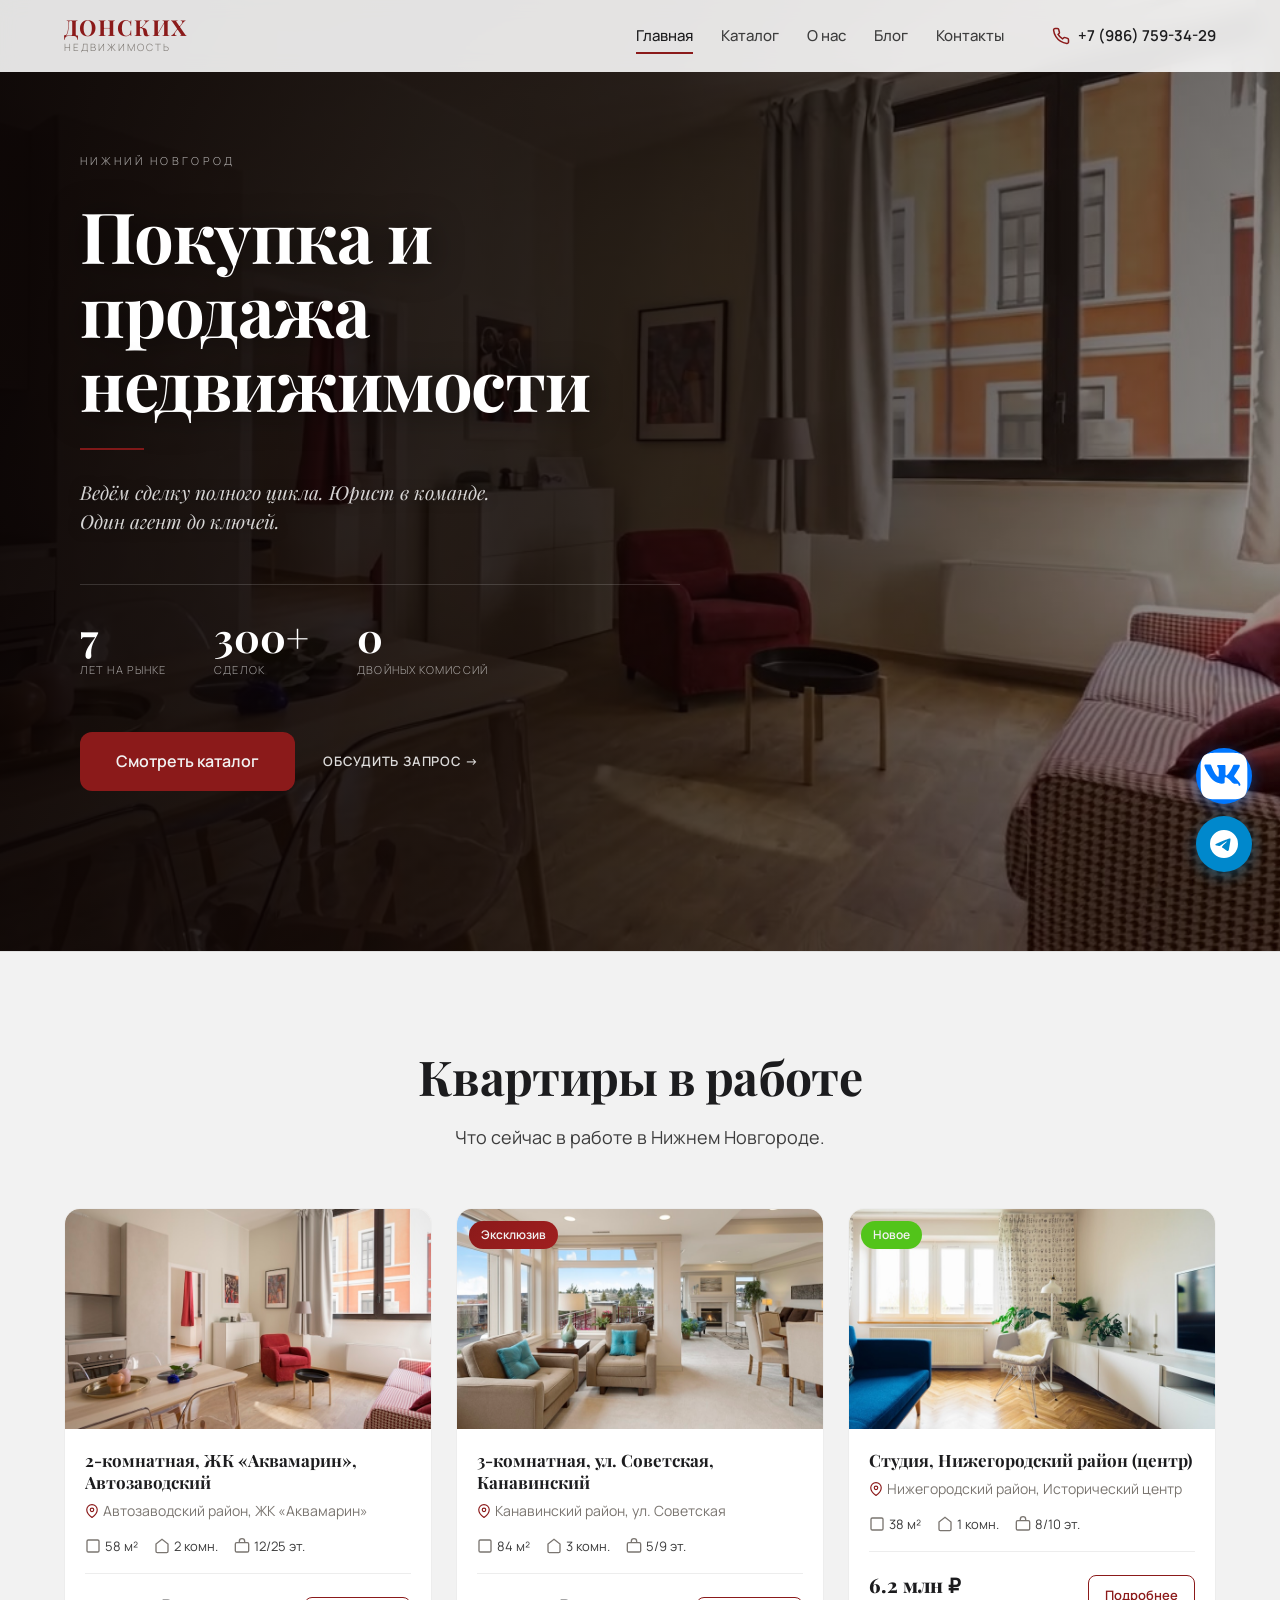
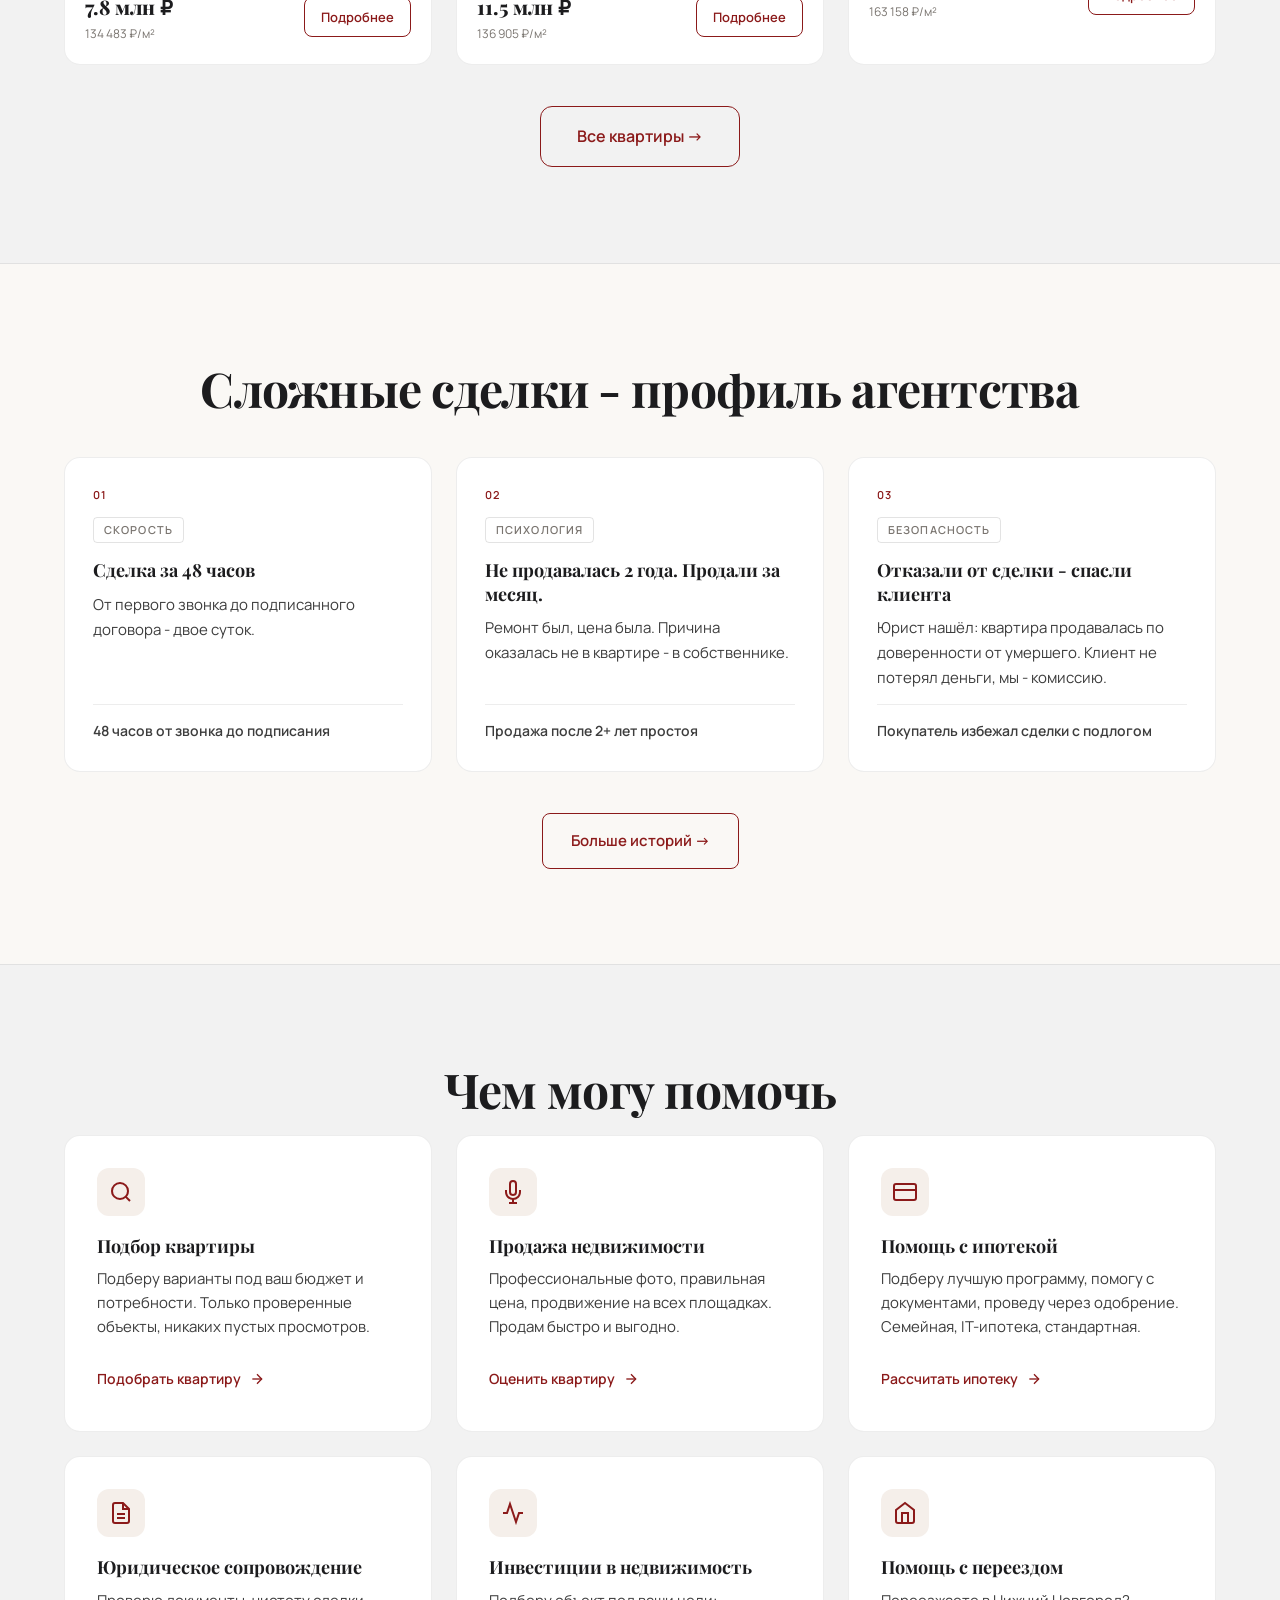
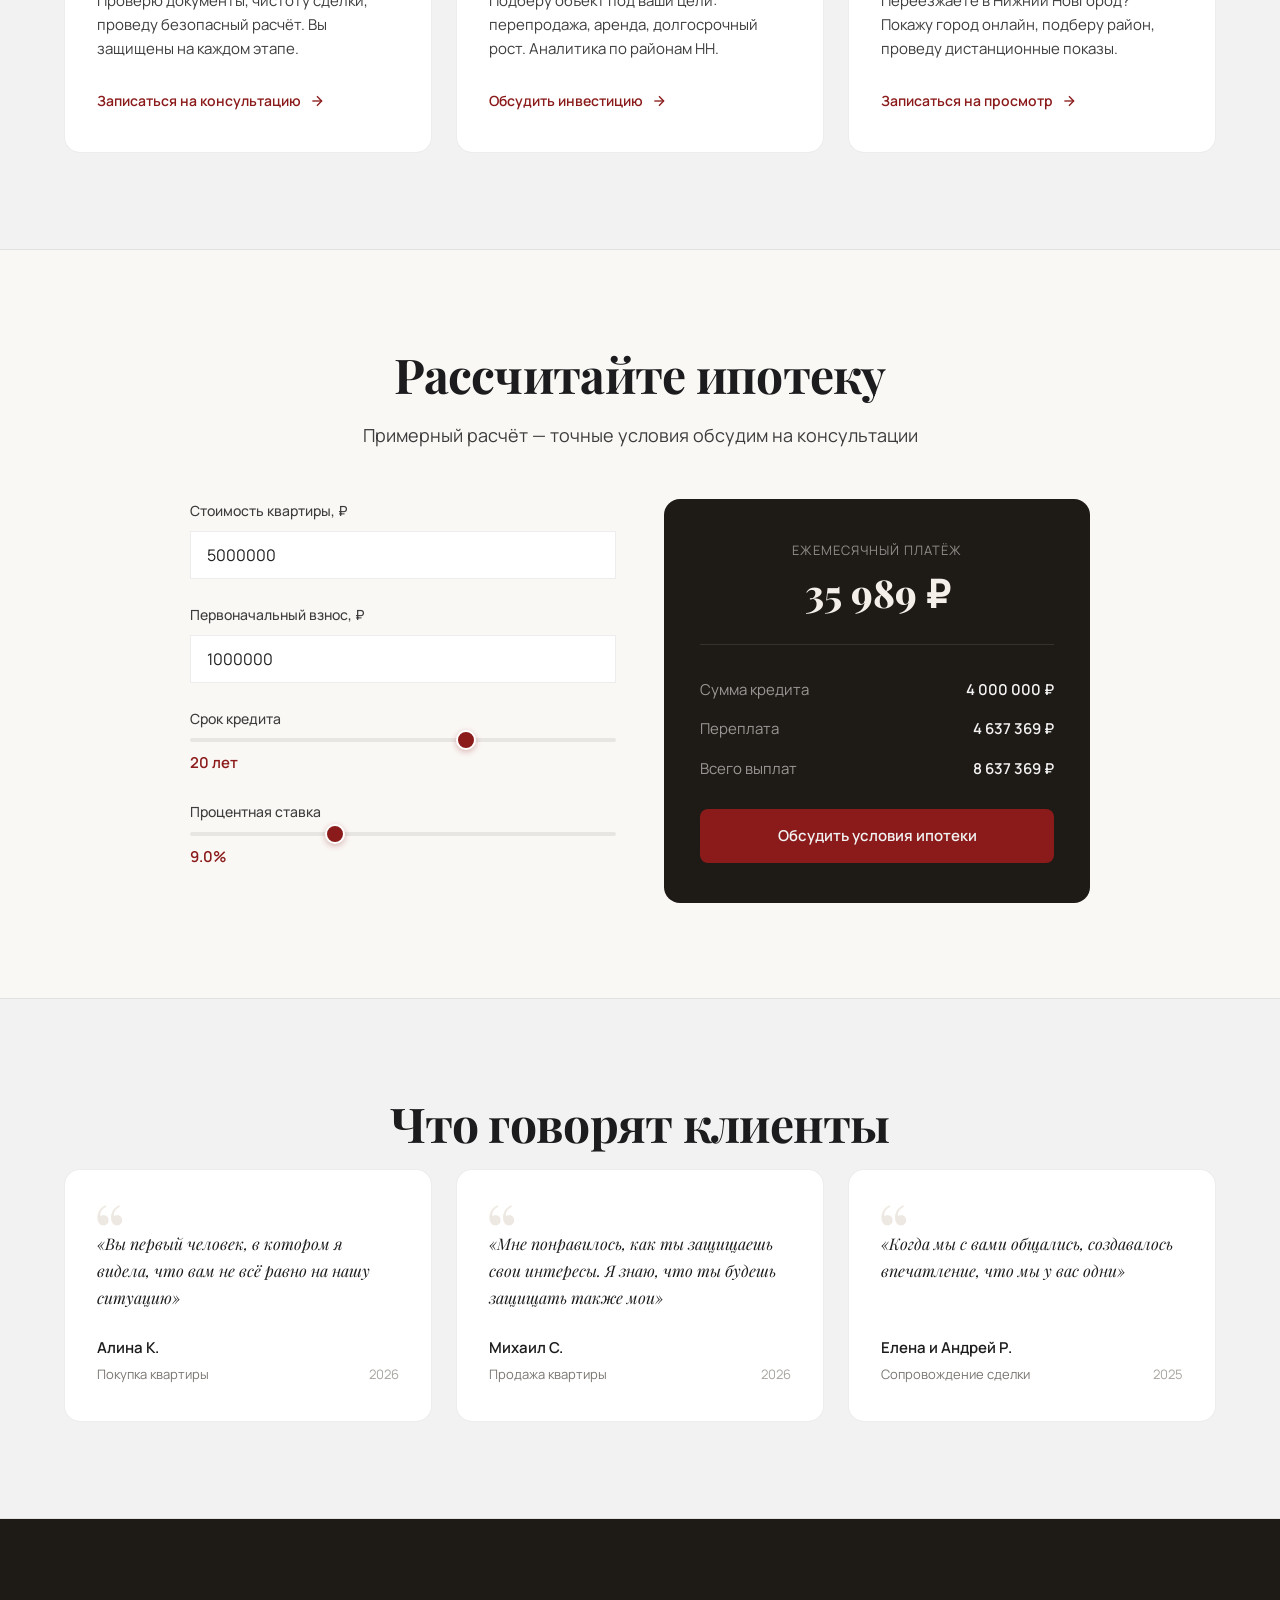
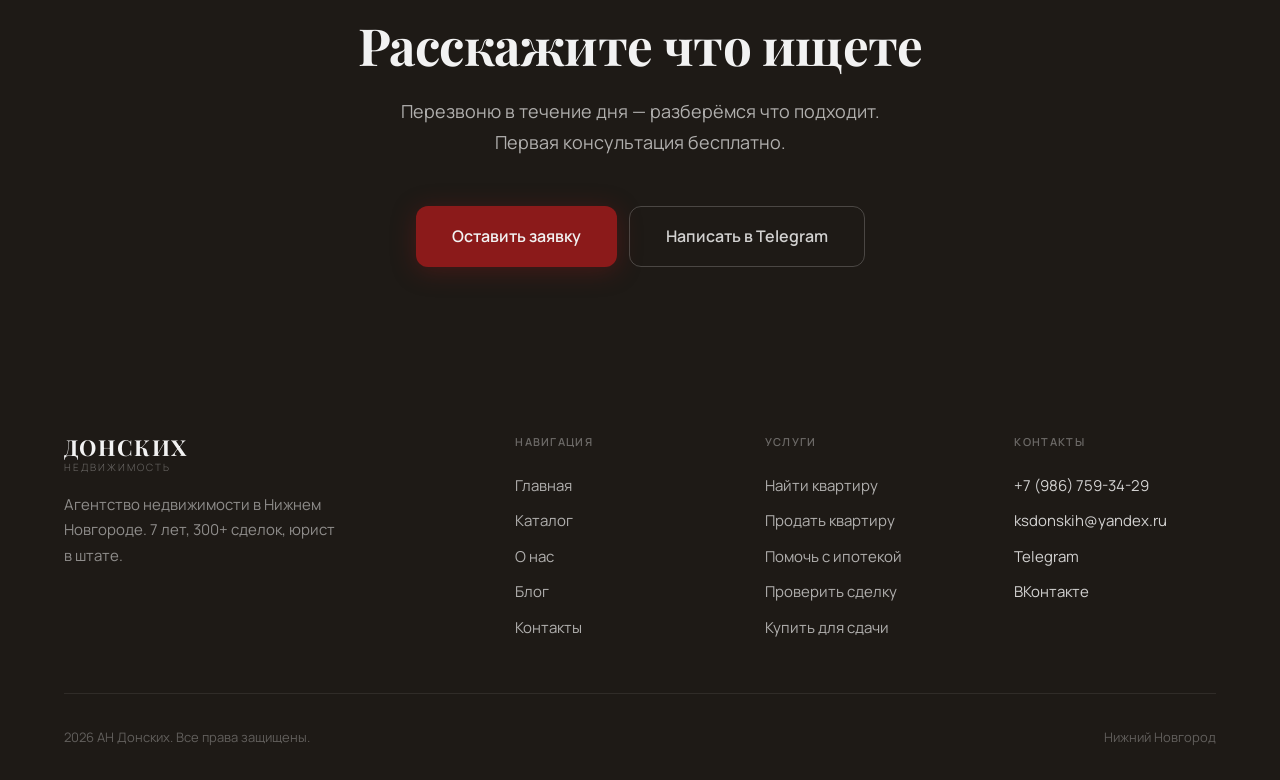
==== commit f5c9ad10: "review names + favicon dy fix" ====
--- a/index.html
+++ b/index.html
@@ -285,7 +285,7 @@
           <p class="review-text">«Вы первый человек, в котором я видела, что вам не всё равно на нашу ситуацию»</p>
           <div class="review-author">
             <div>
-              <div class="review-name">Клиент АН Донских</div>
+              <div class="review-name">Алина К.</div>
               <div class="review-type">Покупка квартиры</div>
             </div>
           </div>
@@ -294,7 +294,7 @@
           <p class="review-text">«Мне понравилось, как ты защищаешь свои интересы. Я знаю, что ты будешь защищать также мои»</p>
           <div class="review-author">
             <div>
-              <div class="review-name">Клиент АН Донских</div>
+              <div class="review-name">Михаил С.</div>
               <div class="review-type">Продажа квартиры</div>
             </div>
           </div>
@@ -303,7 +303,7 @@
           <p class="review-text">«Когда мы с вами общались, создавалось впечатление, что мы у вас одни»</p>
           <div class="review-author">
             <div>
-              <div class="review-name">Клиент АН Донских</div>
+              <div class="review-name">Елена и Андрей Р.</div>
               <div class="review-type">Сопровождение сделки</div>
             </div>
           </div>
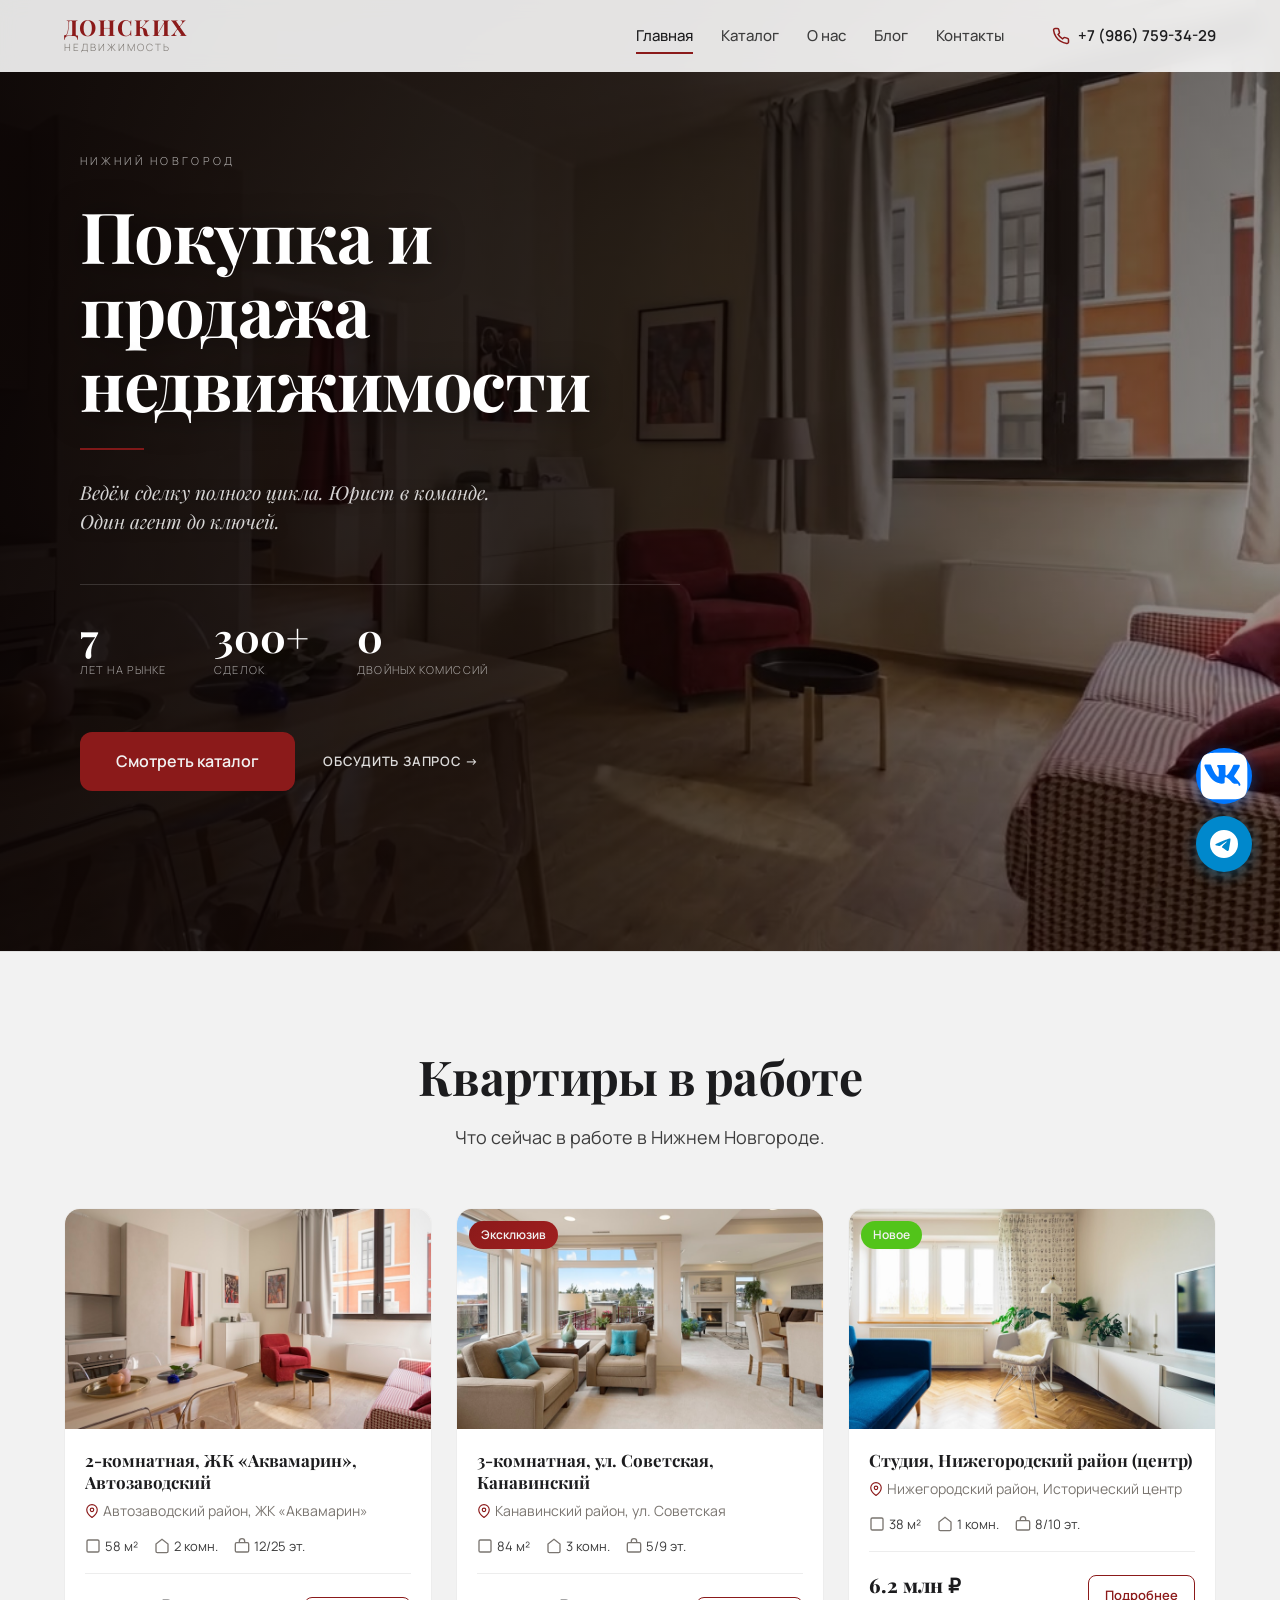
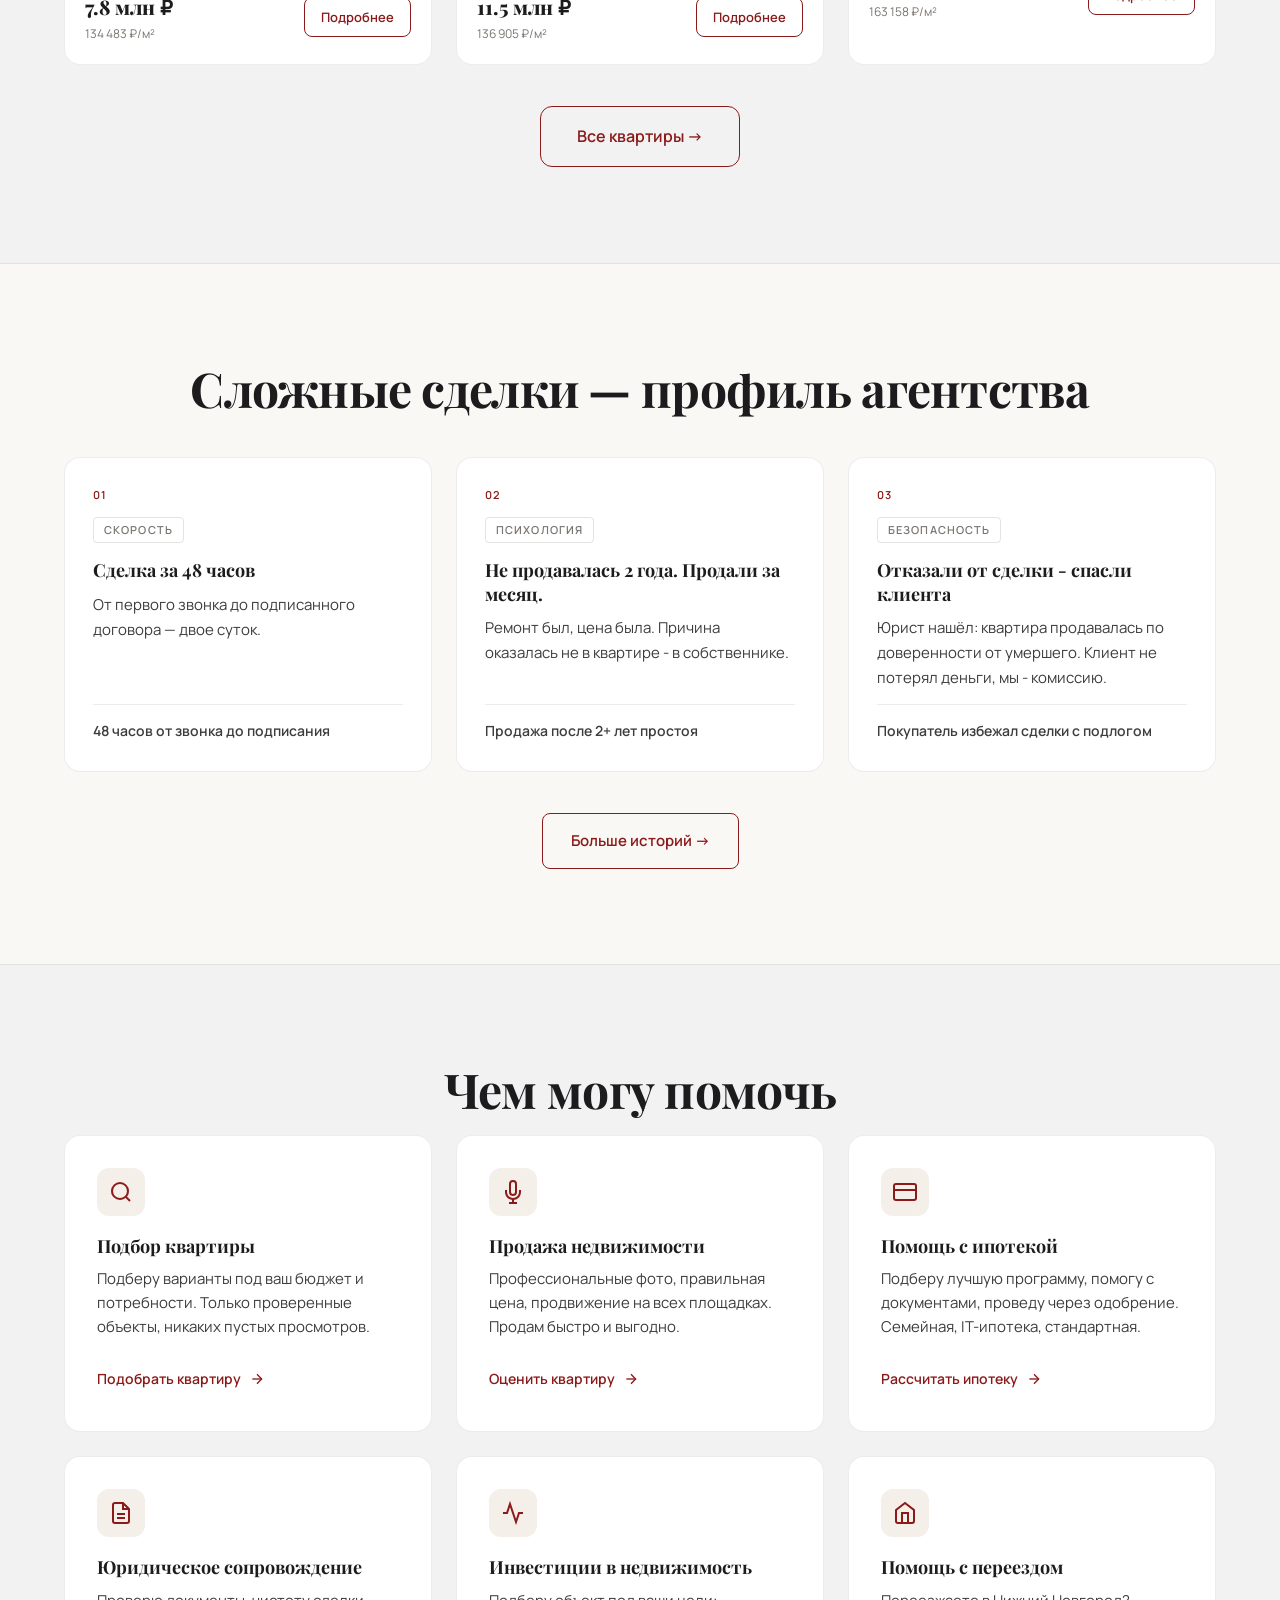
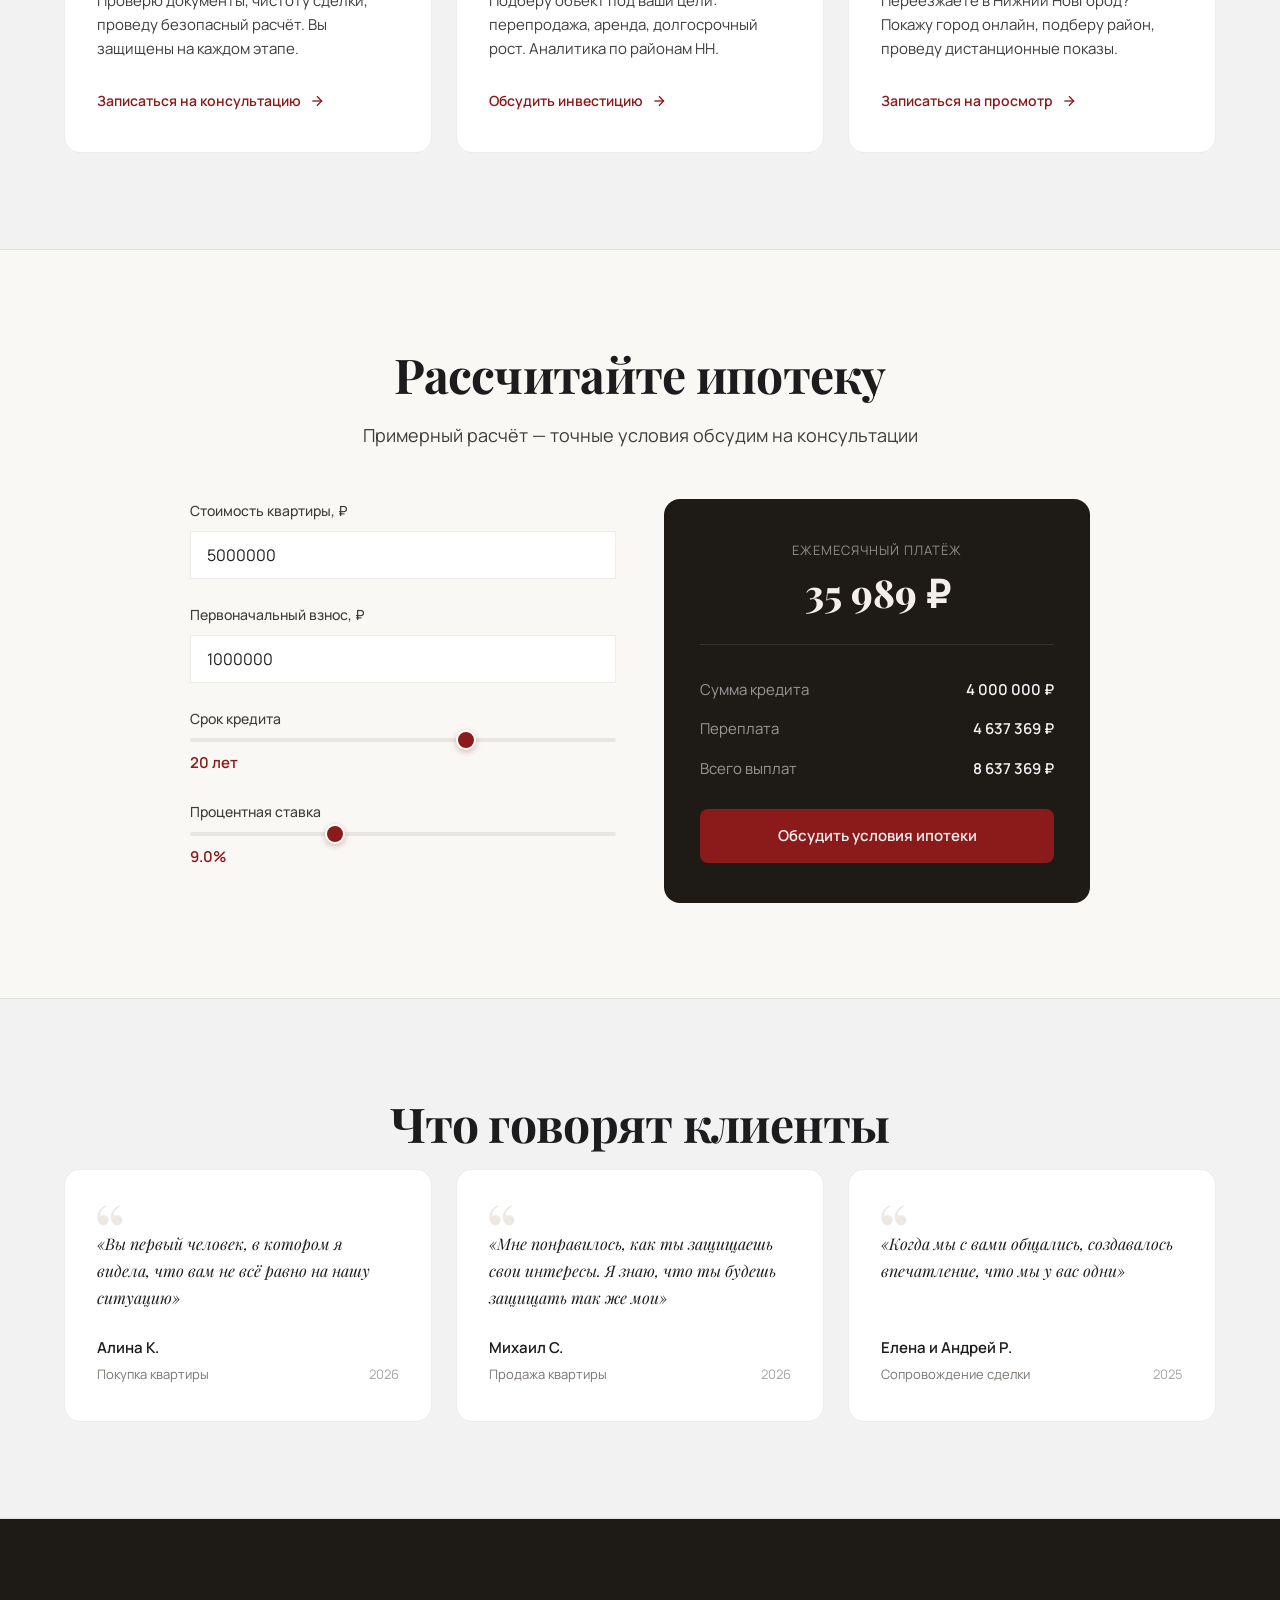
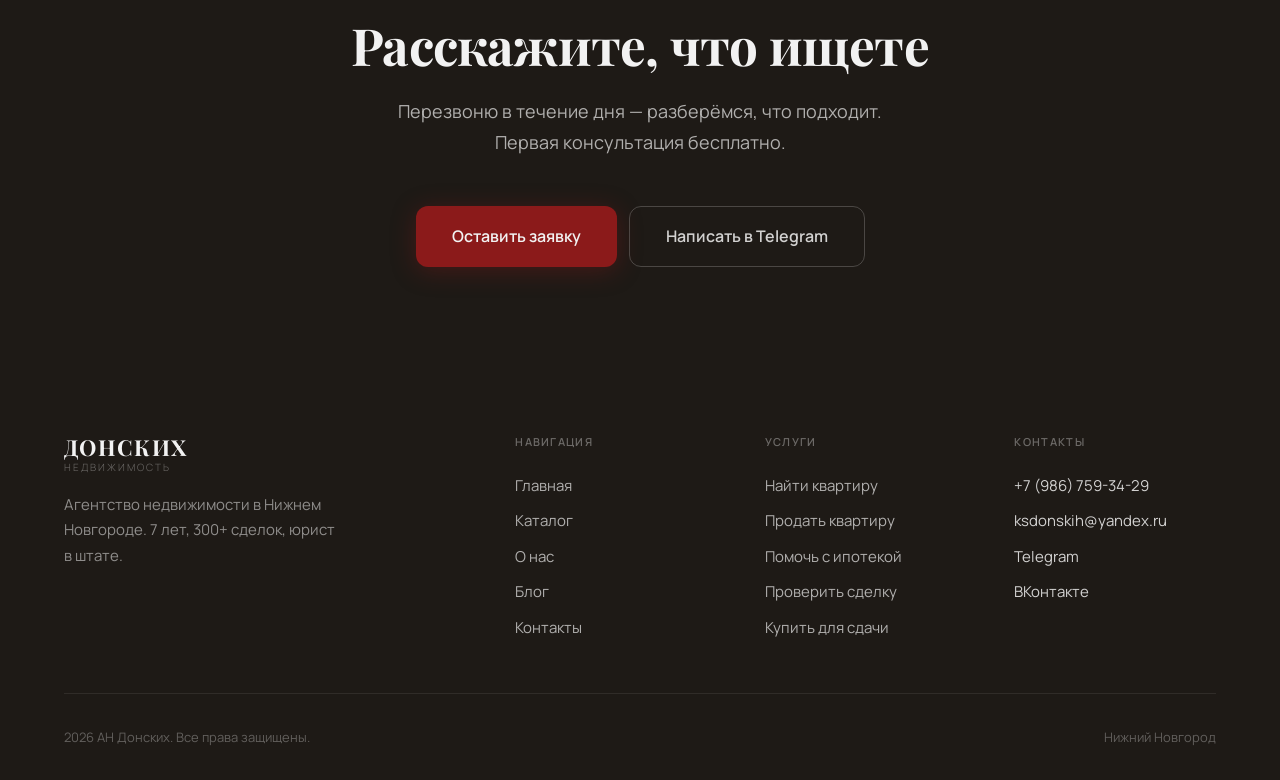
==== commit d4f9b4e0: "security+grammar: rel=noopener, em-dashes, commas, также→так же" ====
--- a/index.html
+++ b/index.html
@@ -1,6 +1,18 @@
 <!DOCTYPE html>
 <html lang="ru">
 <head>
+<!-- Yandex.Metrika counter -->
+<script type="text/javascript">
+    (function(m,e,t,r,i,k,a){
+        m[i]=m[i]||function(){(m[i].a=m[i].a||[]).push(arguments)};
+        m[i].l=1*new Date();
+        for (var j = 0; j < document.scripts.length; j++) {if (document.scripts[j].src === r) { return; }}
+        k=e.createElement(t),a=e.getElementsByTagName(t)[0],k.async=1,k.src=r,a.parentNode.insertBefore(k,a)
+    })(window, document,'script','https://mc.yandex.ru/metrika/tag.js?id=108665503', 'ym');
+    ym(108665503, 'init', {ssr:true, webvisor:true, clickmap:true, ecommerce:"dataLayer", referrer: document.referrer, url: location.href, accurateTrackBounce:true, trackLinks:true});
+</script>
+<noscript><div><img src="https://mc.yandex.ru/watch/108665503" style="position:absolute; left:-9999px;" alt="" /></div></noscript>
+<!-- /Yandex.Metrika counter -->
   <meta charset="UTF-8">
   <meta name="viewport" content="width=device-width, initial-scale=1.0">
   <title>АН Донских | Покупка и продажа квартиры в Нижнем Новгороде - один агент от звонка до ключей</title>
@@ -196,14 +208,14 @@
   <!-- 5. Кейсы - 3 истории -->
   <section class="section-light">
     <div class="container">
-      <h2 class="section-title reveal">Сложные сделки - профиль агентства</h2>
+      <h2 class="section-title reveal">Сложные сделки — профиль агентства</h2>
 
       <div class="cases-grid-3">
         <div class="case-card reveal stagger-1">
           <span class="case-num-inline">01</span>
           <div class="case-badge">Скорость</div>
           <h3>Сделка за 48 часов</h3>
-          <p>От первого звонка до подписанного договора - двое суток.</p>
+          <p>От первого звонка до подписанного договора — двое суток.</p>
           <div class="case-result">48 часов от звонка до подписания</div>
         </div>
 
@@ -315,11 +327,11 @@
   <!-- 7. CTA финальный -->
   <section class="cta-section">
     <div class="container">
-      <h2 class="reveal">Расскажите что ищете</h2>
-      <p class="reveal">Перезвоню в течение дня — разберёмся что подходит. Первая консультация бесплатно.</p>
+      <h2 class="reveal">Расскажите, что ищете</h2>
+      <p class="reveal">Перезвоню в течение дня — разберёмся, что подходит. Первая консультация бесплатно.</p>
       <div class="cta-buttons reveal">
         <a href="contact.html" class="btn btn-primary btn-lg">Оставить заявку</a>
-        <a href="https://t.me/XSENIA_DONSKIH" target="_blank" class="btn btn-secondary btn-lg">Написать в Telegram</a>
+        <a href="https://t.me/XSENIA_DONSKIH" target="_blank" rel="noopener noreferrer" class="btn btn-secondary btn-lg">Написать в Telegram</a>
       </div>
     </div>
   </section>
@@ -355,8 +367,8 @@
           <h4>Контакты</h4>
           <a href="tel:+79867593429">+7 (986) 759-34-29</a>
           <a href="mailto:ksdonskih@yandex.ru">ksdonskih@yandex.ru</a>
-          <a href="https://t.me/XSENIA_DONSKIH" target="_blank">Telegram</a>
-          <a href="https://vk.com/club225062367" target="_blank">ВКонтакте</a>
+          <a href="https://t.me/XSENIA_DONSKIH" target="_blank" rel="noopener noreferrer">Telegram</a>
+          <a href="https://vk.com/club225062367" target="_blank" rel="noopener noreferrer">ВКонтакте</a>
         </div>
       </div>
       <div class="footer-bottom">
@@ -368,8 +380,8 @@
 
   <!-- Floating Buttons -->
   <div class="float-buttons">
-    <a href="https://vk.com/club225062367" target="_blank" class="float-vkmax" aria-label="VK Max"><svg viewBox="0 0 24 24" fill="#fff"><path d="M15.07 2H8.93C3.33 2 2 3.33 2 8.93v6.14C2 20.67 3.33 22 8.93 22h6.14C20.67 22 22 20.67 22 15.07V8.93C22 3.33 20.67 2 15.07 2zm2.95 13.27h-1.67c-.63 0-.82-.5-1.95-1.63-1-.95-1.43-1.08-1.68-1.08-.34 0-.44.1-.44.58v1.48c0 .42-.13.67-1.22.67-1.8 0-3.8-1.09-5.2-3.13C4.04 9.55 3.6 7.9 3.6 7.55c0-.25.1-.48.58-.48h1.67c.43 0 .6.2.76.67.84 2.43 2.25 4.56 2.83 4.56.22 0 .32-.1.32-.65V9.4c-.07-1.17-.68-1.27-.68-1.69 0-.2.16-.4.43-.4h2.63c.36 0 .49.19.49.62v3.33c0 .36.16.49.27.49.22 0 .4-.13.8-.53 1.24-1.39 2.13-3.52 2.13-3.52.12-.25.32-.48.75-.48h1.67c.5 0 .61.26.5.62-.21.97-2.26 3.87-2.26 3.87-.18.29-.24.42 0 .74.17.24.74.74 1.12 1.19.7.79 1.23 1.46 1.38 1.92.13.46-.1.7-.56.7z"/></svg></a>
-    <a href="https://t.me/XSENIA_DONSKIH" target="_blank" class="float-telegram" aria-label="Telegram"><svg viewBox="0 0 24 24"><path d="M11.944 0A12 12 0 0 0 0 12a12 12 0 0 0 12 12 12 12 0 0 0 12-12A12 12 0 0 0 12 0a12 12 0 0 0-.056 0zm4.962 7.224c.1-.002.321.023.465.14a.506.506 0 0 1 .171.325c.016.093.036.306.02.472-.18 1.898-.962 6.502-1.36 8.627-.168.9-.499 1.201-.82 1.23-.696.065-1.225-.46-1.9-.902-1.056-.693-1.653-1.124-2.678-1.8-1.185-.78-.417-1.21.258-1.91.177-.184 3.247-2.977 3.307-3.23.007-.032.014-.15-.056-.212s-.174-.041-.249-.024c-.106.024-1.793 1.14-5.061 3.345-.48.33-.913.49-1.302.48-.428-.008-1.252-.241-1.865-.44-.752-.245-1.349-.374-1.297-.789.027-.216.325-.437.893-.663 3.498-1.524 5.83-2.529 6.998-3.014 3.332-1.386 4.025-1.627 4.476-1.635z"/></svg></a>
+    <a href="https://vk.com/club225062367" target="_blank" rel="noopener noreferrer" class="float-vkmax" aria-label="VK Max"><svg viewBox="0 0 24 24" fill="#fff"><path d="M15.07 2H8.93C3.33 2 2 3.33 2 8.93v6.14C2 20.67 3.33 22 8.93 22h6.14C20.67 22 22 20.67 22 15.07V8.93C22 3.33 20.67 2 15.07 2zm2.95 13.27h-1.67c-.63 0-.82-.5-1.95-1.63-1-.95-1.43-1.08-1.68-1.08-.34 0-.44.1-.44.58v1.48c0 .42-.13.67-1.22.67-1.8 0-3.8-1.09-5.2-3.13C4.04 9.55 3.6 7.9 3.6 7.55c0-.25.1-.48.58-.48h1.67c.43 0 .6.2.76.67.84 2.43 2.25 4.56 2.83 4.56.22 0 .32-.1.32-.65V9.4c-.07-1.17-.68-1.27-.68-1.69 0-.2.16-.4.43-.4h2.63c.36 0 .49.19.49.62v3.33c0 .36.16.49.27.49.22 0 .4-.13.8-.53 1.24-1.39 2.13-3.52 2.13-3.52.12-.25.32-.48.75-.48h1.67c.5 0 .61.26.5.62-.21.97-2.26 3.87-2.26 3.87-.18.29-.24.42 0 .74.17.24.74.74 1.12 1.19.7.79 1.23 1.46 1.38 1.92.13.46-.1.7-.56.7z"/></svg></a>
+    <a href="https://t.me/XSENIA_DONSKIH" target="_blank" rel="noopener noreferrer" class="float-telegram" aria-label="Telegram"><svg viewBox="0 0 24 24"><path d="M11.944 0A12 12 0 0 0 0 12a12 12 0 0 0 12 12 12 12 0 0 0 12-12A12 12 0 0 0 12 0a12 12 0 0 0-.056 0zm4.962 7.224c.1-.002.321.023.465.14a.506.506 0 0 1 .171.325c.016.093.036.306.02.472-.18 1.898-.962 6.502-1.36 8.627-.168.9-.499 1.201-.82 1.23-.696.065-1.225-.46-1.9-.902-1.056-.693-1.653-1.124-2.678-1.8-1.185-.78-.417-1.21.258-1.91.177-.184 3.247-2.977 3.307-3.23.007-.032.014-.15-.056-.212s-.174-.041-.249-.024c-.106.024-1.793 1.14-5.061 3.345-.48.33-.913.49-1.302.48-.428-.008-1.252-.241-1.865-.44-.752-.245-1.349-.374-1.297-.789.027-.216.325-.437.893-.663 3.498-1.524 5.83-2.529 6.998-3.014 3.332-1.386 4.025-1.627 4.476-1.635z"/></svg></a>
   </div>
 
   <!-- Back to Top -->
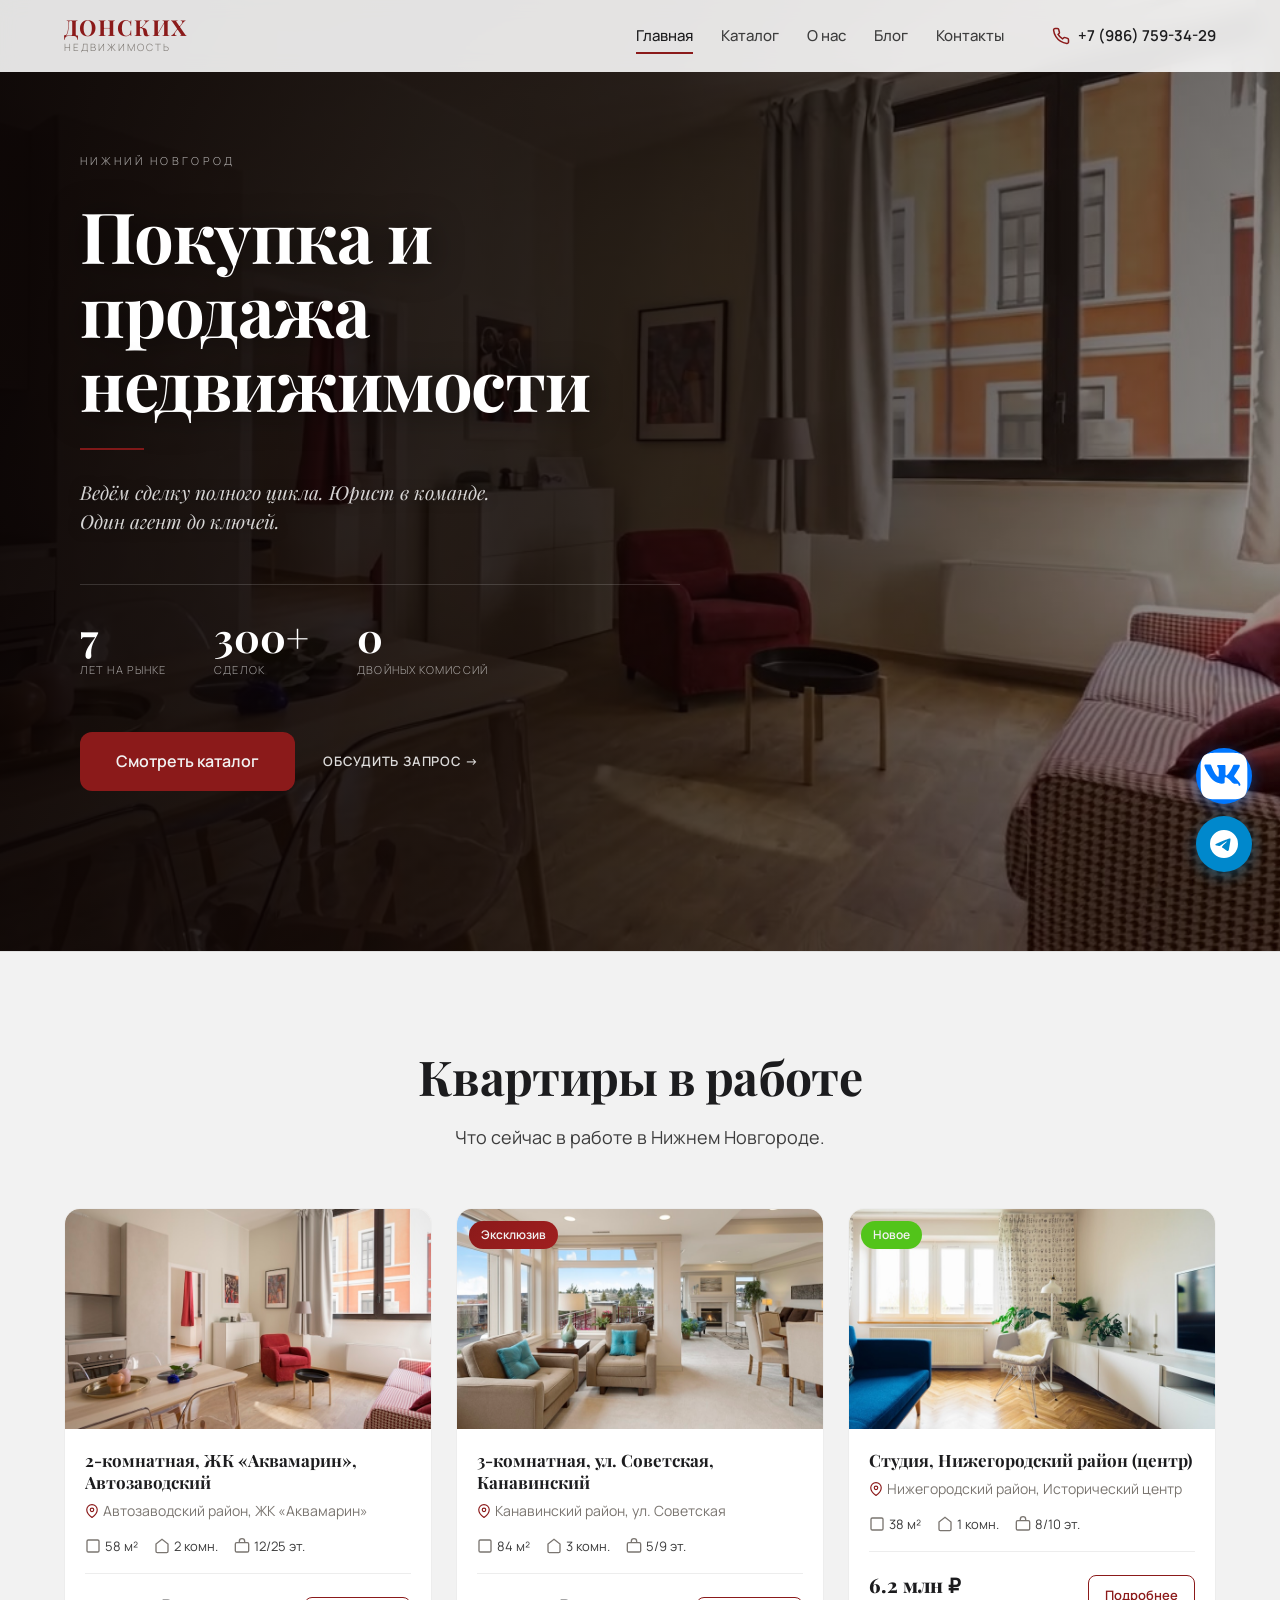
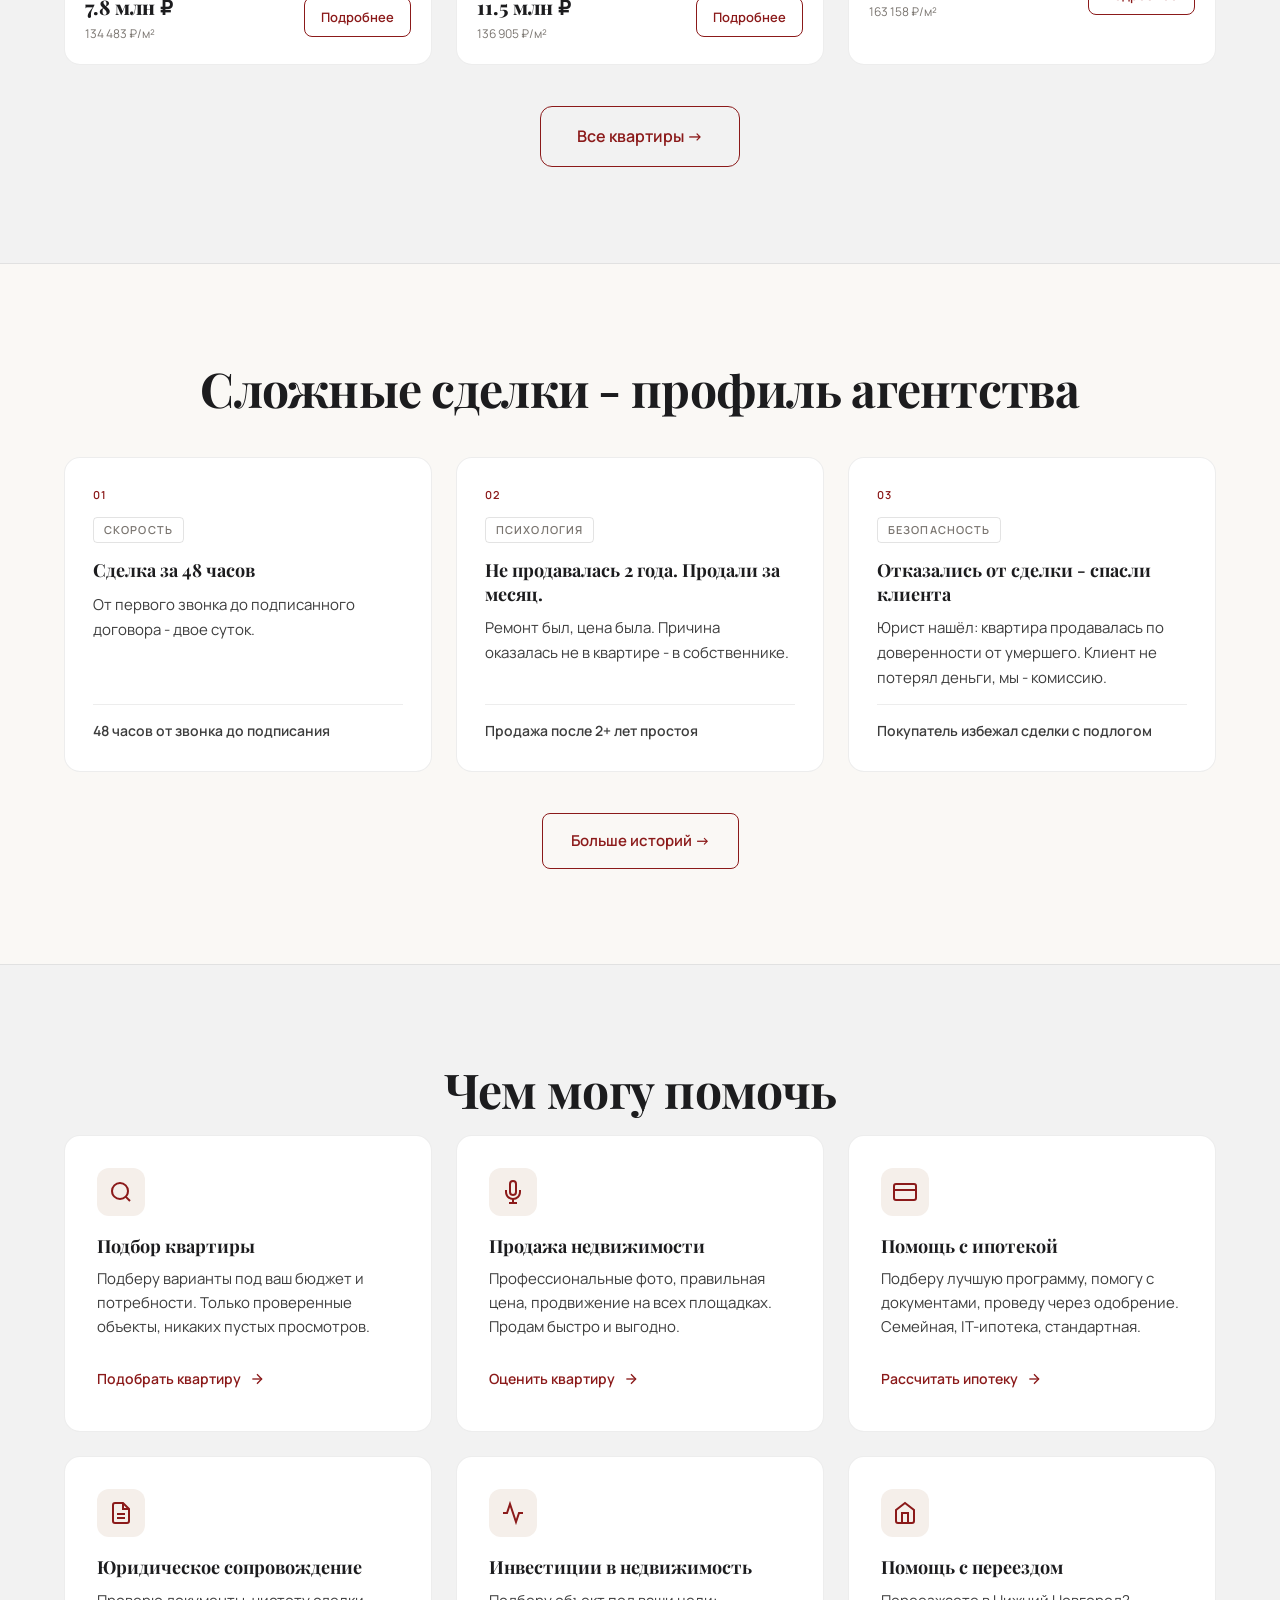
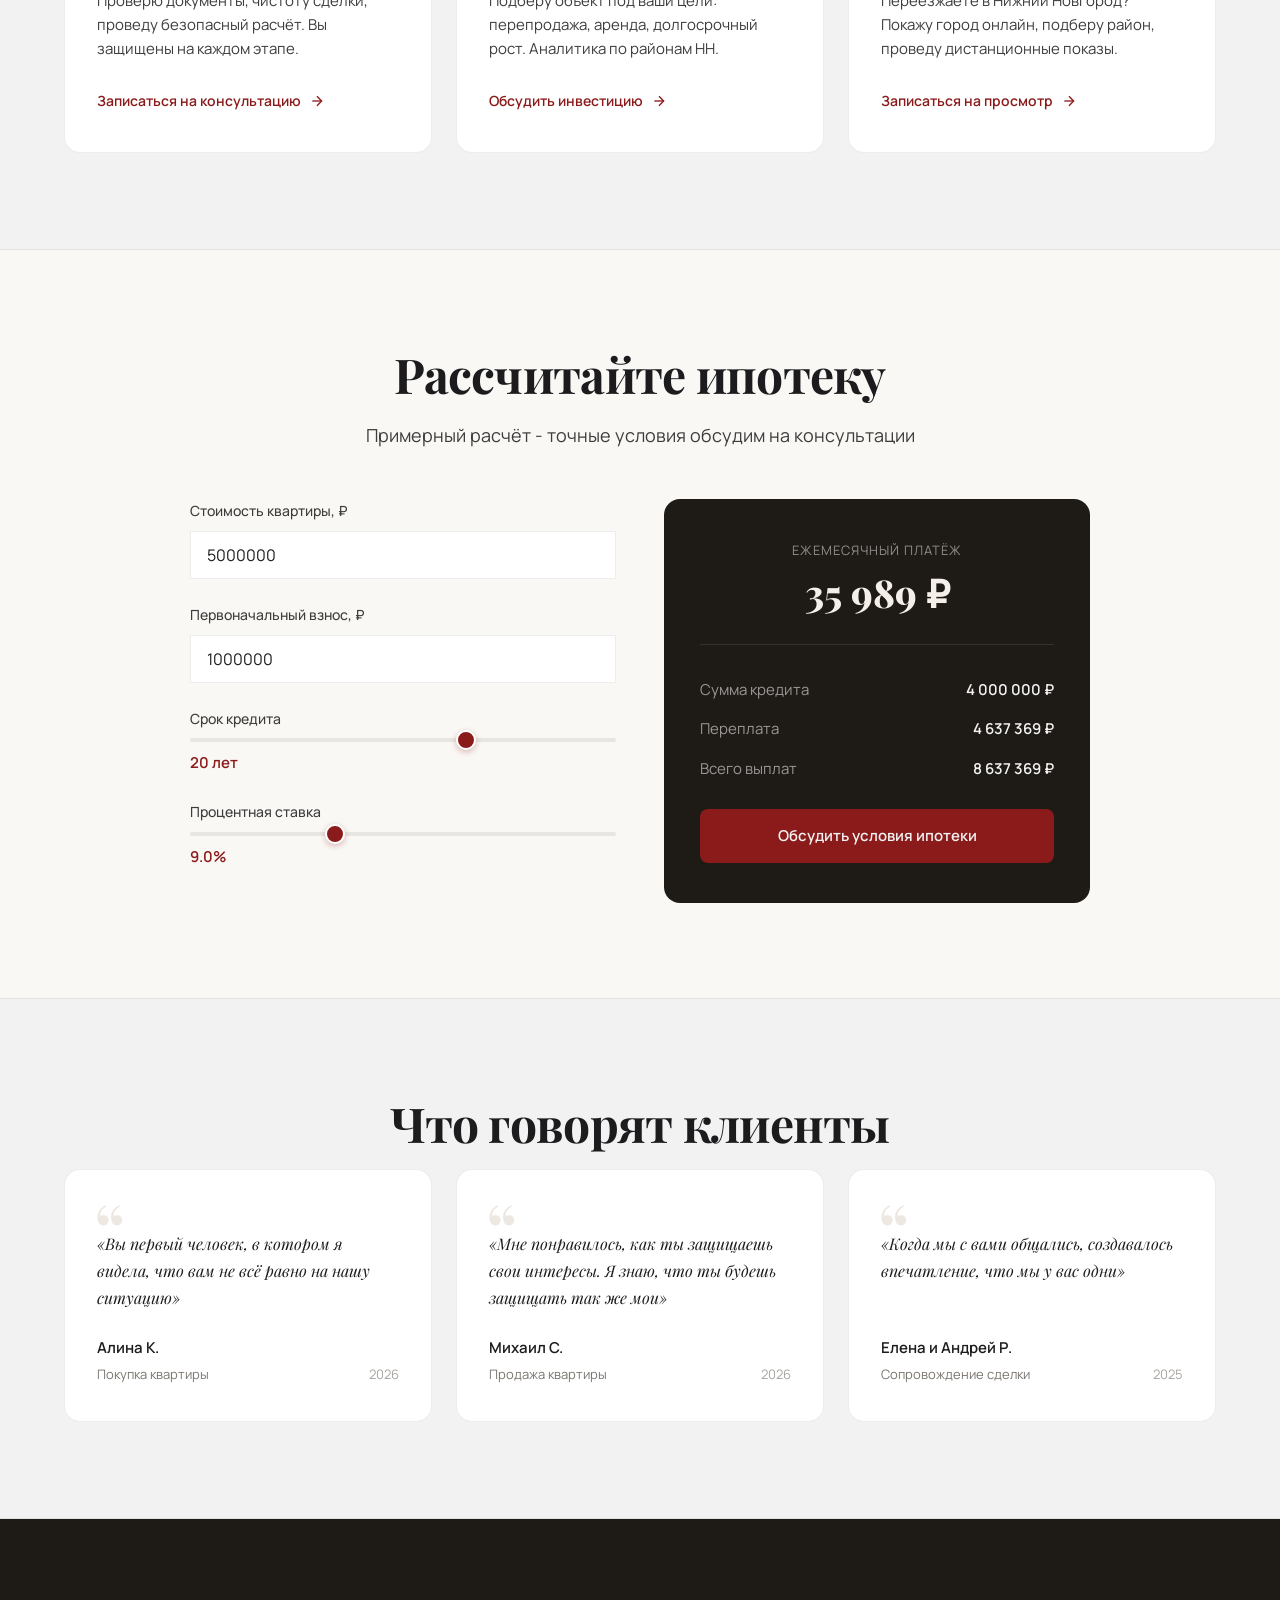
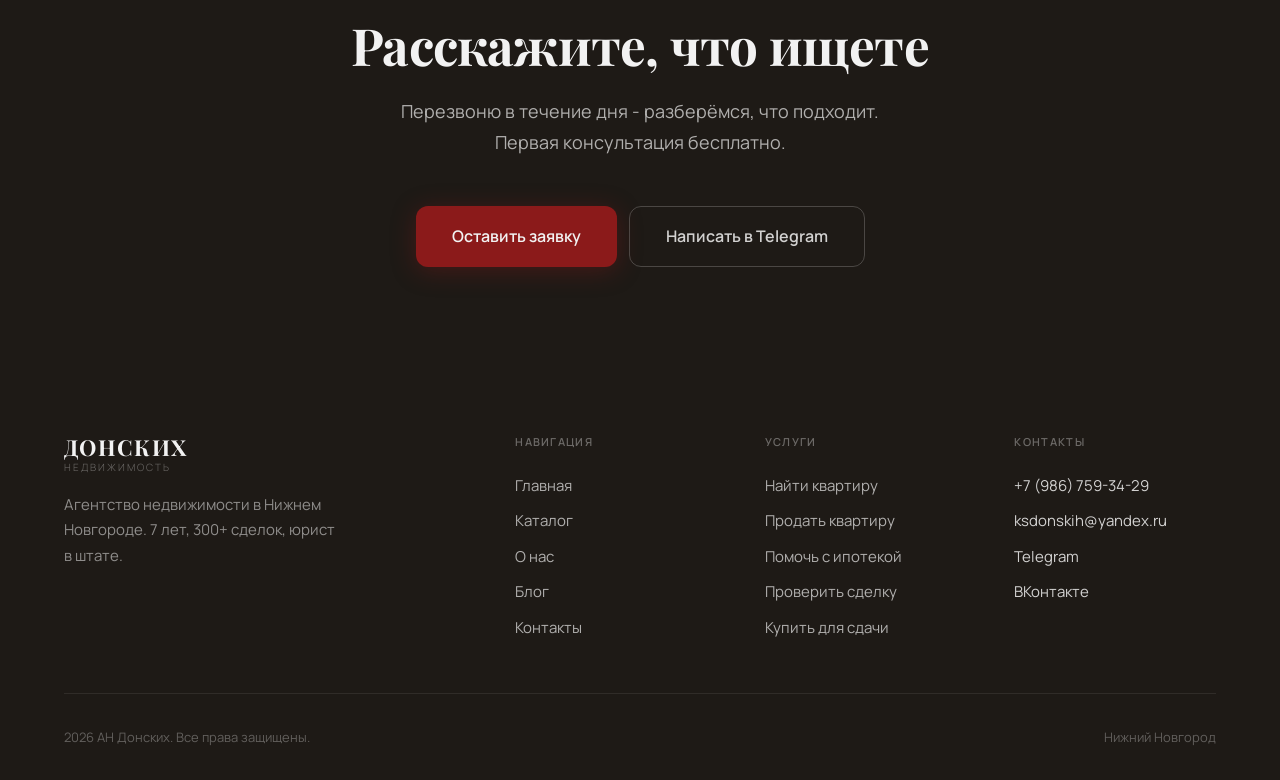
==== commit 83c1e3cd: "revert em-dashes to hyphens, fix Отказались от сделки" ====
--- a/index.html
+++ b/index.html
@@ -79,7 +79,7 @@
       margin-top: 40px;
     }
 
-    /* равная высота карточек — результат всегда внизу */
+    /* равная высота карточек - результат всегда внизу */
     .cases-grid-3 .case-card {
       display: flex;
       flex-direction: column;
@@ -151,7 +151,7 @@
     <a href="contact.html" class="btn btn-primary">Оставить заявку</a>
   </div>
 
-  <!-- 2. Hero — fullscreen video -->
+  <!-- 2. Hero - fullscreen video -->
   <section class="hero-bb hero-fullscreen">
     <img src="images/hero-poster.jpg" class="hero-fs-poster" alt="">
     <video class="hero-fs-video" id="heroVideo" autoplay muted loop playsinline preload="auto" style="opacity:0;transition:opacity 1.5s ease">
@@ -208,14 +208,14 @@
   <!-- 5. Кейсы - 3 истории -->
   <section class="section-light">
     <div class="container">
-      <h2 class="section-title reveal">Сложные сделки — профиль агентства</h2>
+      <h2 class="section-title reveal">Сложные сделки - профиль агентства</h2>
 
       <div class="cases-grid-3">
         <div class="case-card reveal stagger-1">
           <span class="case-num-inline">01</span>
           <div class="case-badge">Скорость</div>
           <h3>Сделка за 48 часов</h3>
-          <p>От первого звонка до подписанного договора — двое суток.</p>
+          <p>От первого звонка до подписанного договора - двое суток.</p>
           <div class="case-result">48 часов от звонка до подписания</div>
         </div>
 
@@ -230,7 +230,7 @@
         <div class="case-card reveal stagger-3">
           <span class="case-num-inline">03</span>
           <div class="case-badge">Безопасность</div>
-          <h3>Отказали от сделки - спасли клиента</h3>
+          <h3>Отказались от сделки - спасли клиента</h3>
           <p>Юрист нашёл: квартира продавалась по доверенности от умершего. Клиент не потерял деньги, мы - комиссию.</p>
           <div class="case-result">Покупатель избежал сделки с подлогом</div>
         </div>
@@ -254,7 +254,7 @@
   <section class="section-light">
     <div class="container">
       <h2 class="section-title reveal">Рассчитайте ипотеку</h2>
-      <p class="section-subtitle reveal" style="text-align:center;color:var(--text-secondary);margin-bottom:0;">Примерный расчёт — точные условия обсудим на консультации</p>
+      <p class="section-subtitle reveal" style="text-align:center;color:var(--text-secondary);margin-bottom:0;">Примерный расчёт - точные условия обсудим на консультации</p>
       <div class="calculator-wrap">
         <div class="calc-inputs reveal">
           <label>Стоимость квартиры, ₽
@@ -328,7 +328,7 @@
   <section class="cta-section">
     <div class="container">
       <h2 class="reveal">Расскажите, что ищете</h2>
-      <p class="reveal">Перезвоню в течение дня — разберёмся, что подходит. Первая консультация бесплатно.</p>
+      <p class="reveal">Перезвоню в течение дня - разберёмся, что подходит. Первая консультация бесплатно.</p>
       <div class="cta-buttons reveal">
         <a href="contact.html" class="btn btn-primary btn-lg">Оставить заявку</a>
         <a href="https://t.me/XSENIA_DONSKIH" target="_blank" rel="noopener noreferrer" class="btn btn-secondary btn-lg">Написать в Telegram</a>
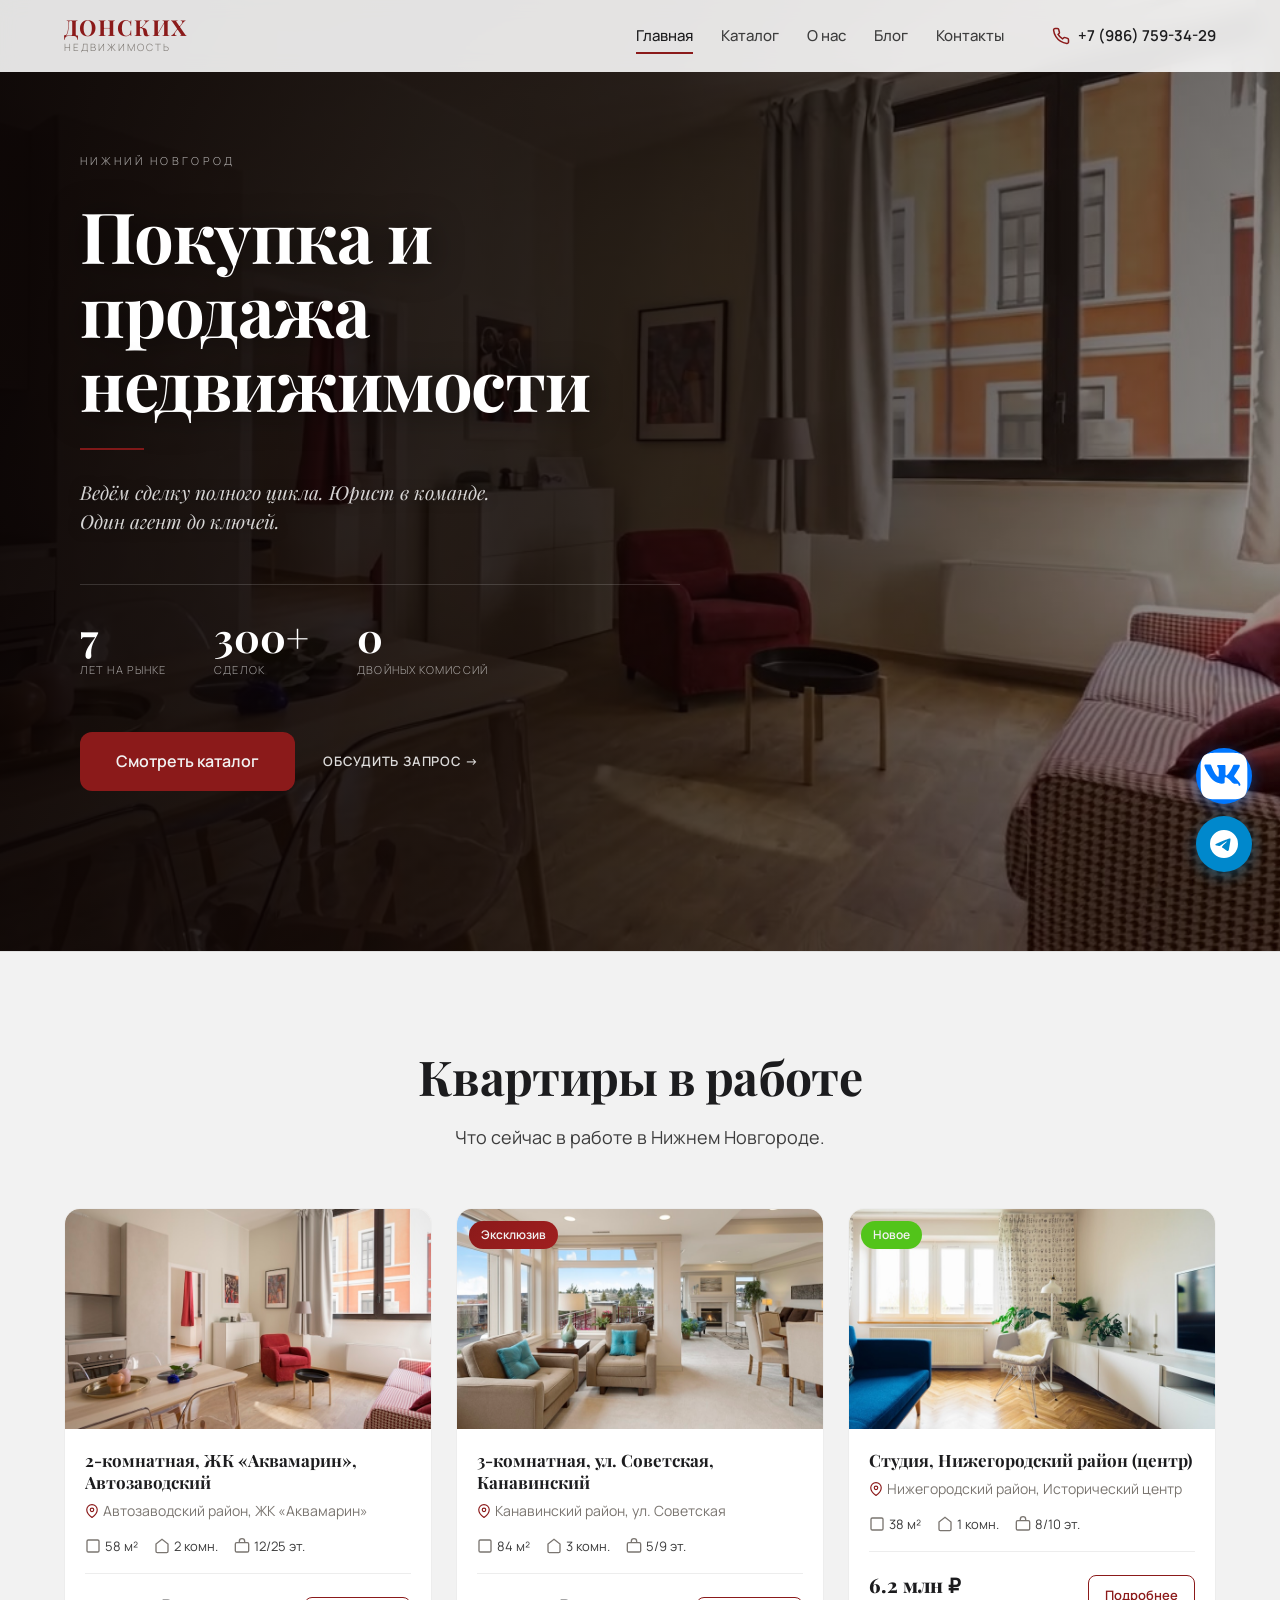
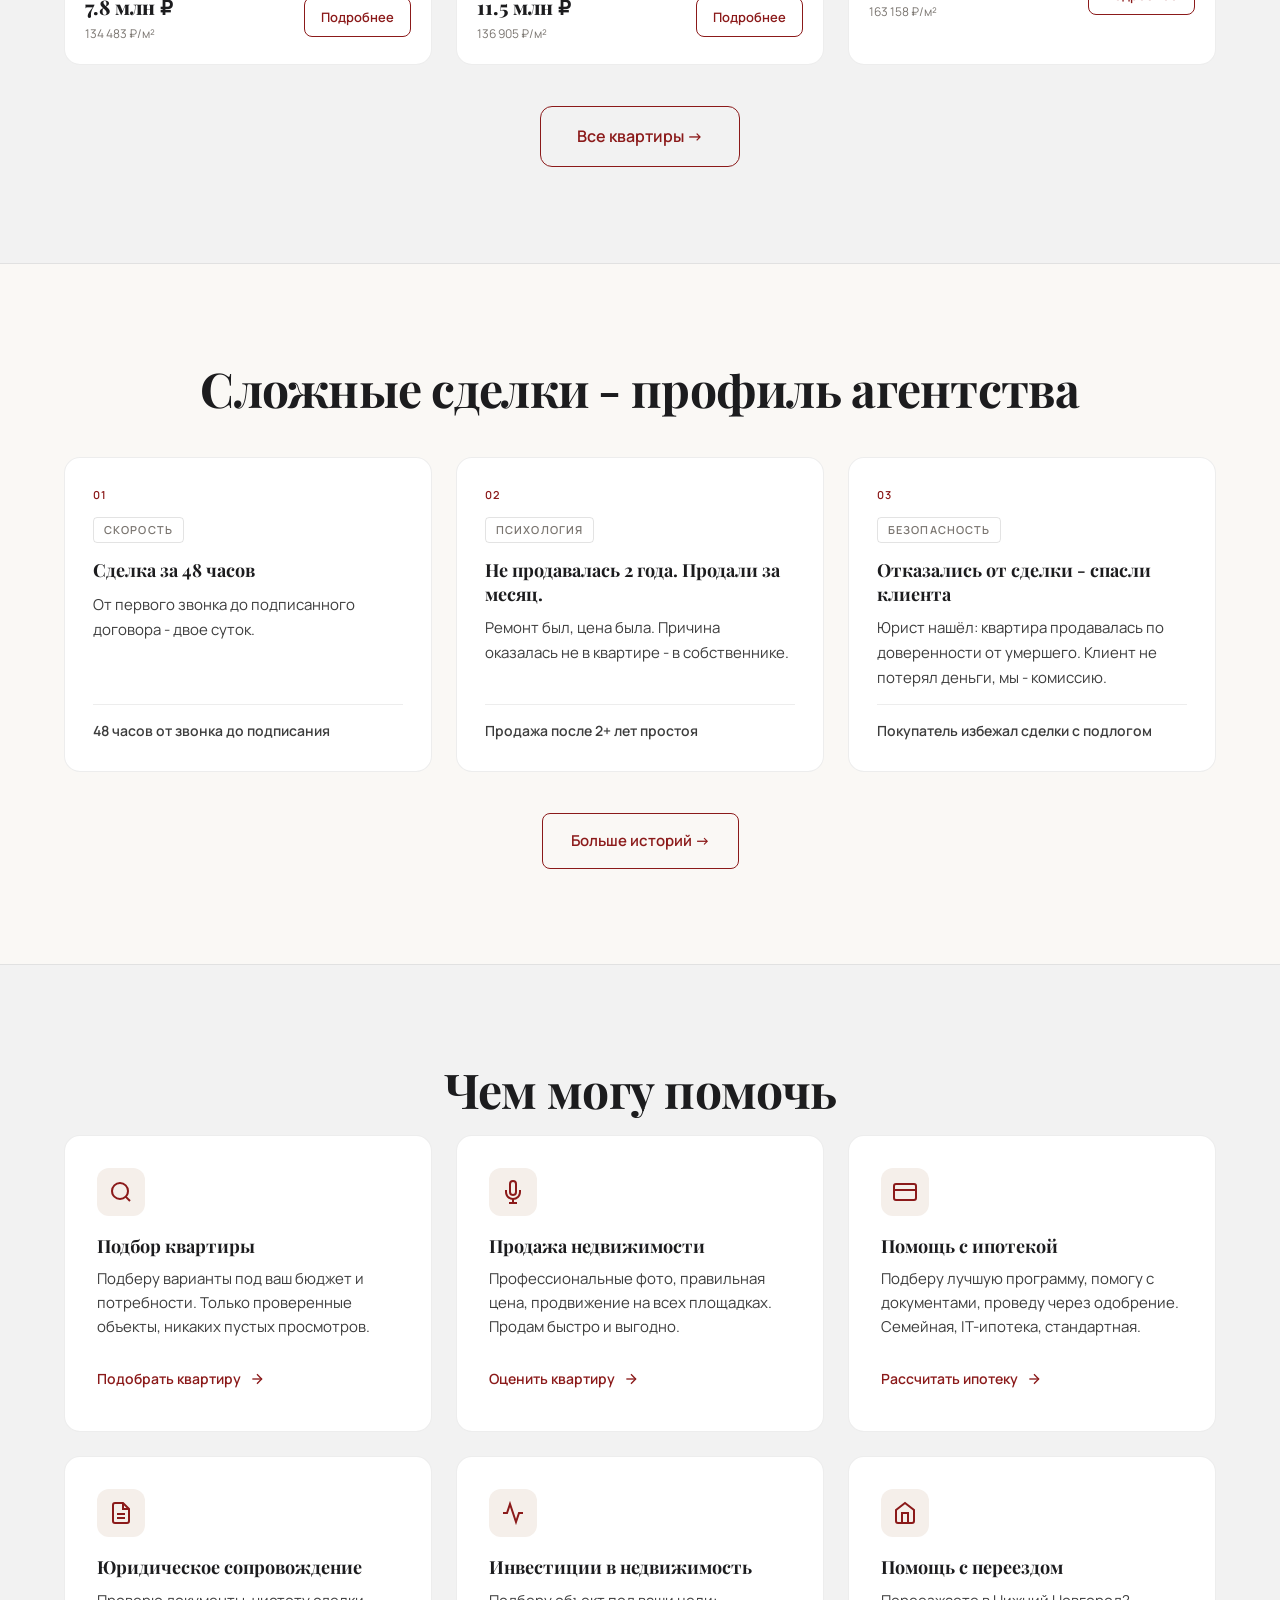
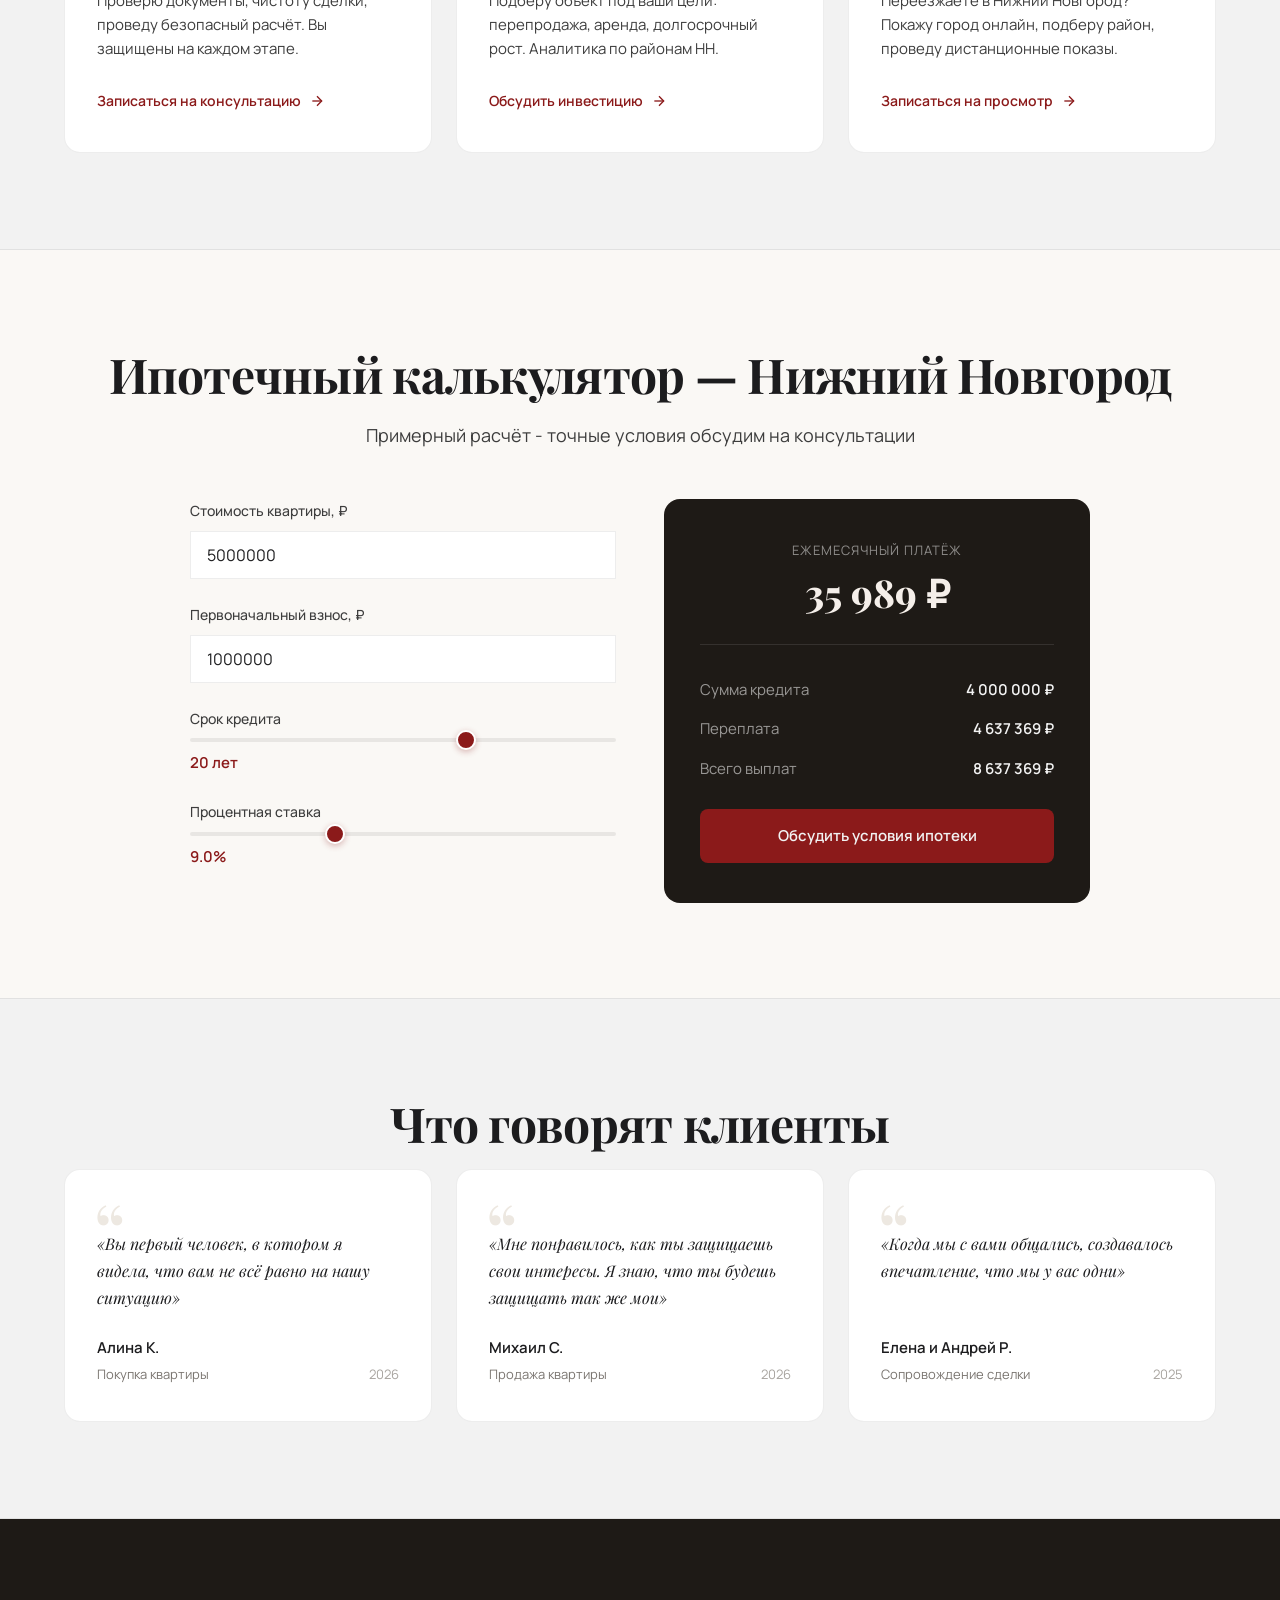
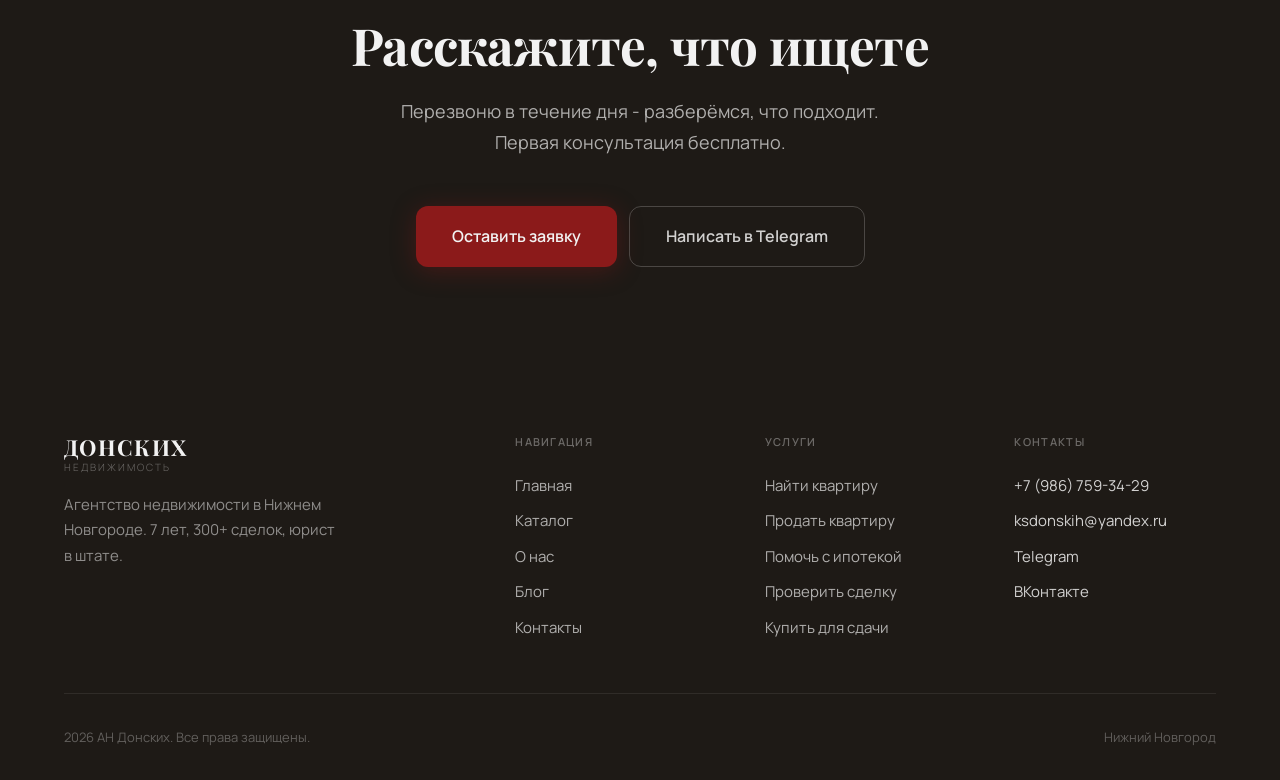
==== commit a59a3740: "SEO: titles/H1/Schema/alt all pages + content fixes (dates, reviews, conversion)" ====
--- a/index.html
+++ b/index.html
@@ -15,8 +15,8 @@
 <!-- /Yandex.Metrika counter -->
   <meta charset="UTF-8">
   <meta name="viewport" content="width=device-width, initial-scale=1.0">
-  <title>АН Донских | Покупка и продажа квартиры в Нижнем Новгороде - один агент от звонка до ключей</title>
-  <meta name="description" content="АН Донских - покупка и продажа квартиры в Нижнем Новгороде с одним агентом от звонка до ключей. Юрист в команде, прозрачная комиссия, оценка за 24 часа.">
+  <title>Риелтор в Нижнем Новгороде — АН Донских | Покупка и продажа квартир</title>
+  <meta name="description" content="Купить или продать квартиру в Нижнем Новгороде с риелтором Ксенией Донских. Один агент от звонка до ключей. Юрист в команде. Оценка за 24 часа. Первая консультация бесплатно.">
   <meta name="keywords" content="недвижимость Нижний Новгород, купить квартиру НН, агентство недвижимости, риелтор Нижний Новгород, ипотека, Донских, семейная ипотека НН">
   <link rel="canonical" href="https://donskikh-realty.ru/">
 
@@ -30,6 +30,7 @@
   <meta property="og:url" content="https://donskikh-realty.ru/">
   <meta property="og:locale" content="ru_RU">
   <meta property="og:image" content="https://katrinfelix.github.io/donskikh-realty/images/hero-poster.jpg">
+  <meta property="og:image:alt" content="АН Донских — агентство недвижимости в Нижнем Новгороде">
   <meta property="og:image:width" content="1280">
   <meta property="og:image:height" content="720">
 
@@ -41,34 +42,7 @@
   <link rel="stylesheet" href="style.css">
 
   <!-- Schema.org -->
-  <script type="application/ld+json">
-  {
-    "@context": "https://schema.org",
-    "@type": "LocalBusiness",
-    "name": "АН Донских",
-    "description": "Агентство недвижимости в Нижнем Новгороде. Покупка и продажа квартиры с одним агентом от звонка до ключей. 7 лет опыта, 300+ сделок. Юрист в команде.",
-    "url": "https://donskikh-realty.ru",
-    "telephone": "+79867593429",
-    "email": "ksdonskih@yandex.ru",
-    "address": {
-      "@type": "PostalAddress",
-      "addressLocality": "Нижний Новгород",
-      "addressRegion": "Нижегородская область",
-      "addressCountry": "RU"
-    },
-    "geo": {
-      "@type": "GeoCoordinates",
-      "latitude": "56.3287",
-      "longitude": "44.0020"
-    },
-    "priceRange": "$$",
-    "aggregateRating": {
-      "@type": "AggregateRating",
-      "ratingValue": "5.0",
-      "reviewCount": "47"
-    }
-  }
-  </script>
+  <script type="application/ld+json">{"@context":"https://schema.org","@type":"RealEstateAgent","name":"АН Донских","description":"Агентство недвижимости в Нижнем Новгороде. Покупка и продажа квартир с одним агентом от звонка до ключей. 7 лет опыта, 300+ сделок. Юрист в команде.","url":"https://donskikh-realty.ru","telephone":"+79867593429","email":"ksdonskih@yandex.ru","address":{"@type":"PostalAddress","addressLocality":"Нижний Новгород","addressRegion":"Нижегородская область","addressCountry":"RU"},"geo":{"@type":"GeoCoordinates","latitude":"56.3287","longitude":"44.0020"},"openingHours":["Mo-Fr 09:00-20:00","Sa-Su 10:00-18:00"],"priceRange":"$$","serviceArea":{"@type":"City","name":"Нижний Новгород"},"sameAs":["https://vk.com/club225062367","https://t.me/XSENIA_DONSKIH"],"founder":{"@type":"Person","name":"Ксения Донских"}}</script>
 
   <style>
     /* --- Кейсы - 3 карточки равный grid --- */
@@ -153,7 +127,7 @@
 
   <!-- 2. Hero - fullscreen video -->
   <section class="hero-bb hero-fullscreen">
-    <img src="images/hero-poster.jpg" class="hero-fs-poster" alt="">
+    <img src="images/hero-poster.jpg" class="hero-fs-poster" alt="Риелтор в Нижнем Новгороде — АН Донских, покупка и продажа квартир">
     <video class="hero-fs-video" id="heroVideo" autoplay muted loop playsinline preload="auto" style="opacity:0;transition:opacity 1.5s ease">
       <source src="images/hero-video.mp4" type="video/mp4">
     </video>
@@ -253,7 +227,7 @@
   <!-- Ипотечный калькулятор -->
   <section class="section-light">
     <div class="container">
-      <h2 class="section-title reveal">Рассчитайте ипотеку</h2>
+      <h2 class="section-title reveal">Ипотечный калькулятор — Нижний Новгород</h2>
       <p class="section-subtitle reveal" style="text-align:center;color:var(--text-secondary);margin-bottom:0;">Примерный расчёт - точные условия обсудим на консультации</p>
       <div class="calculator-wrap">
         <div class="calc-inputs reveal">
